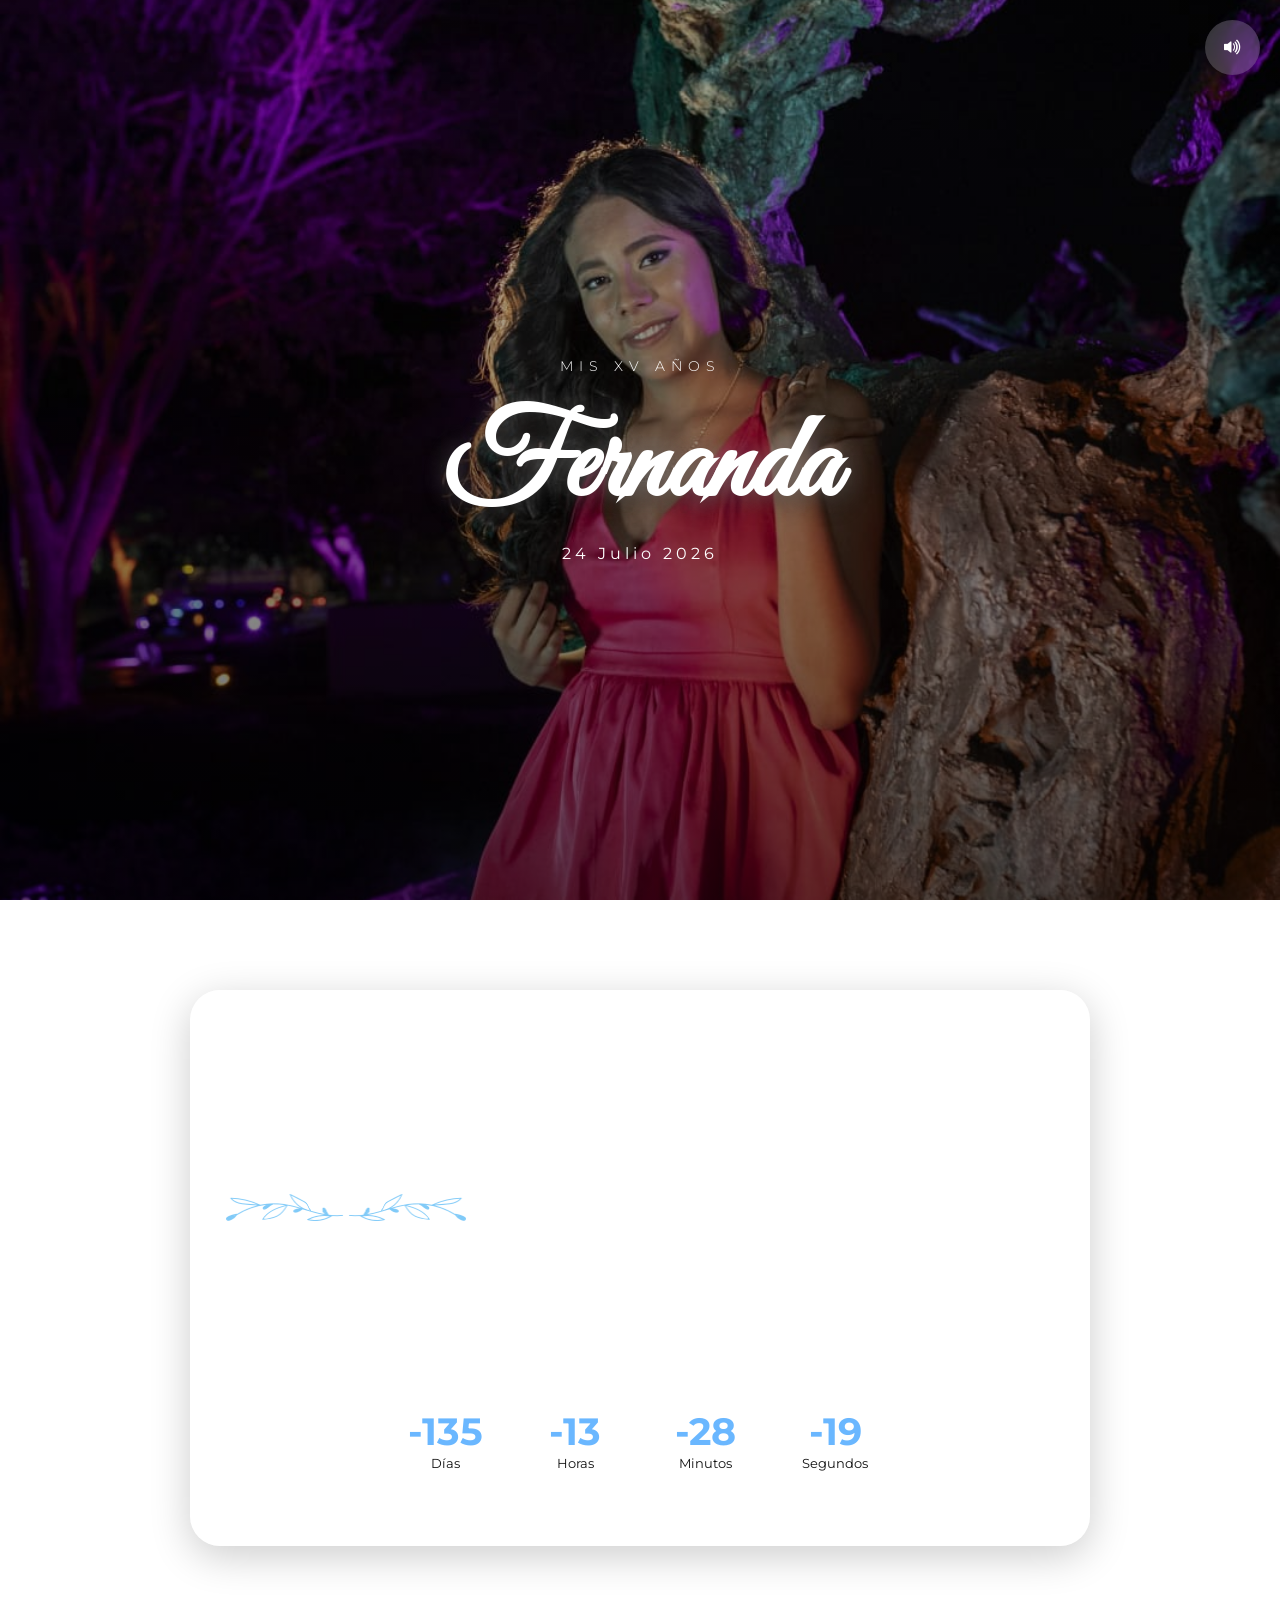
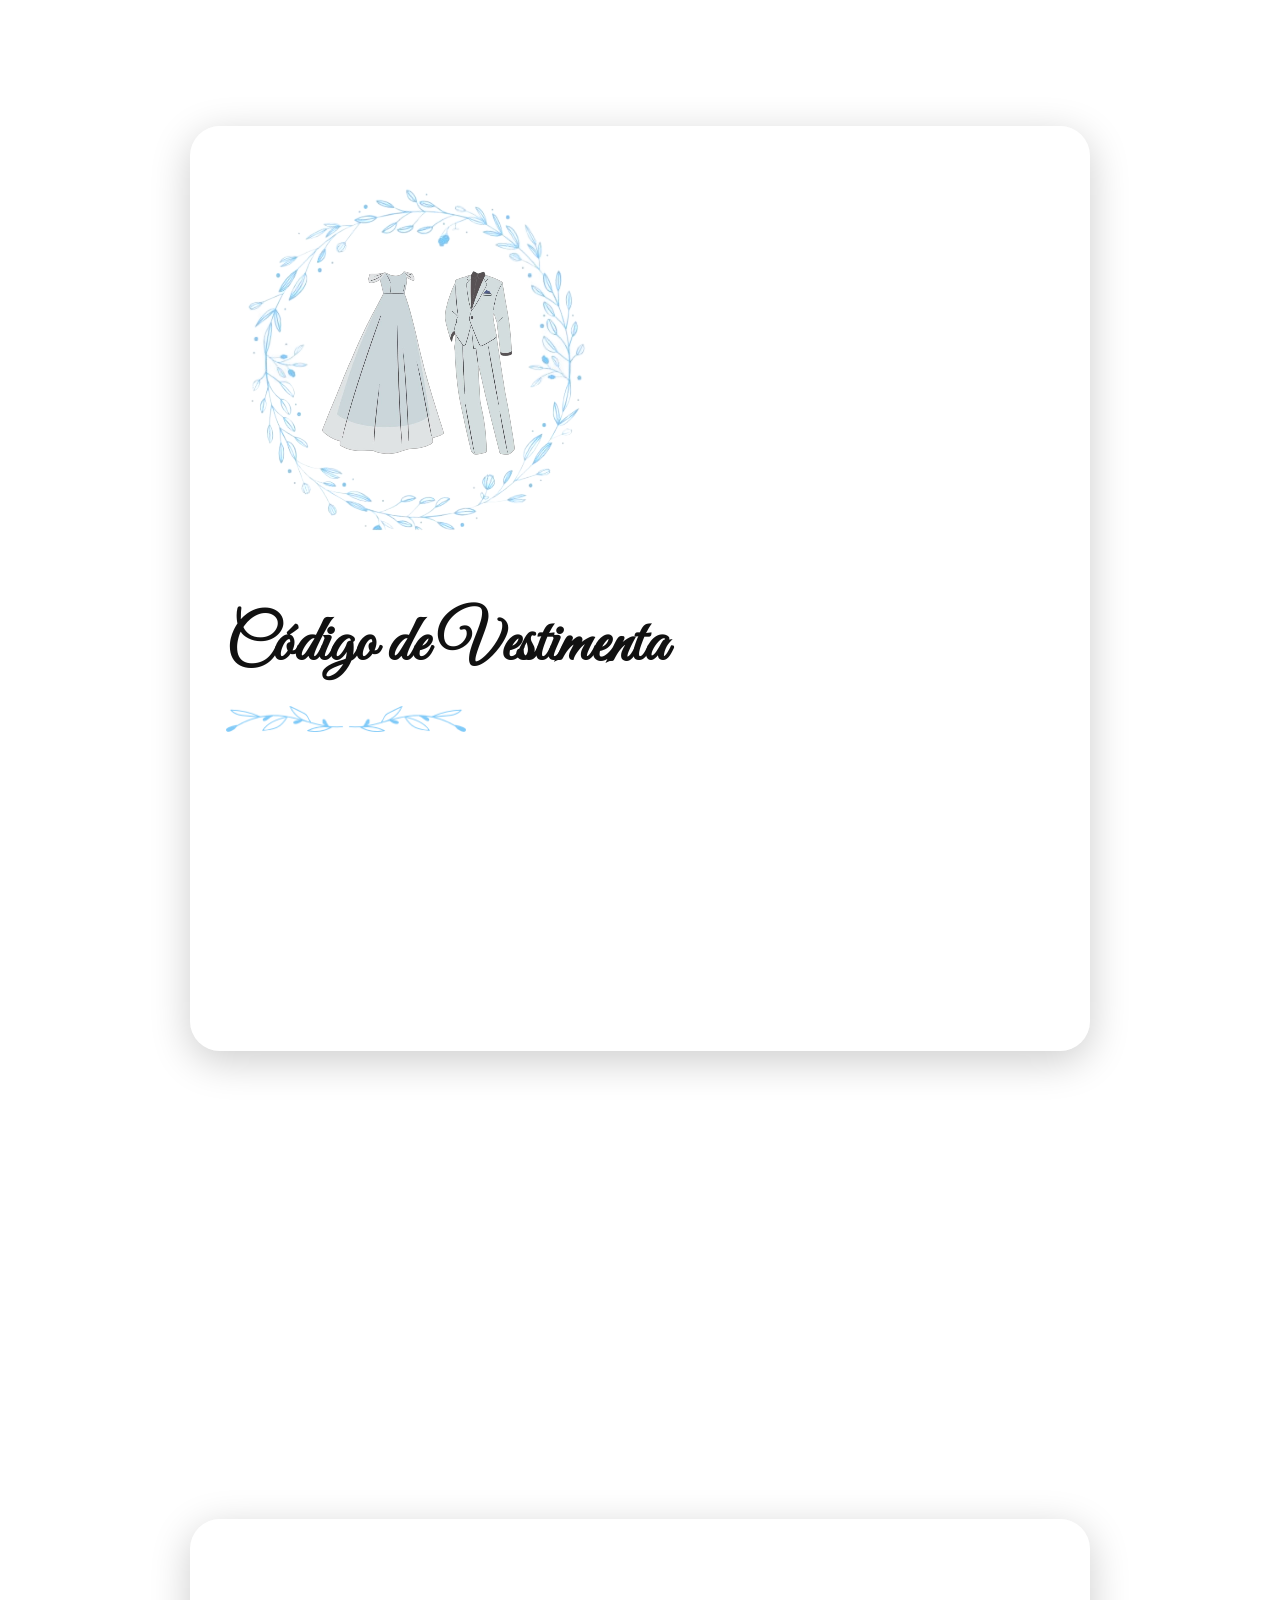
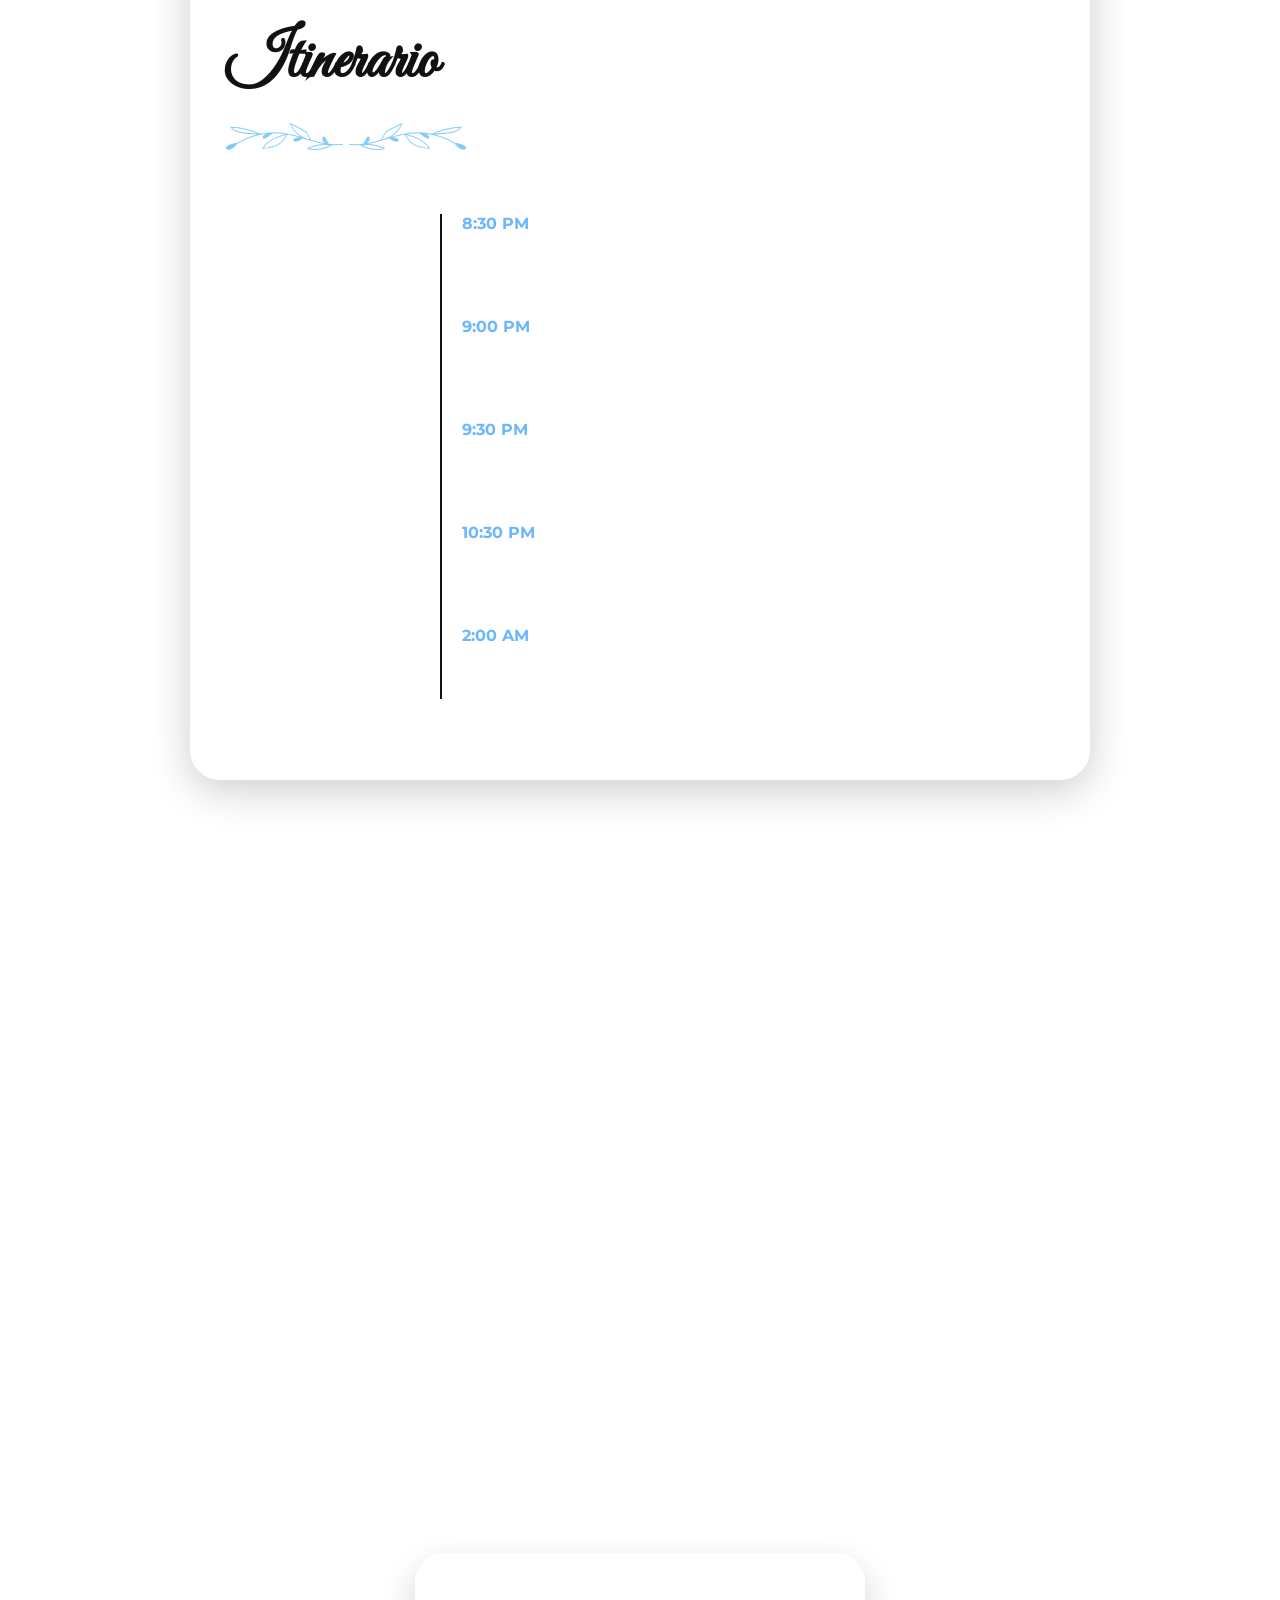
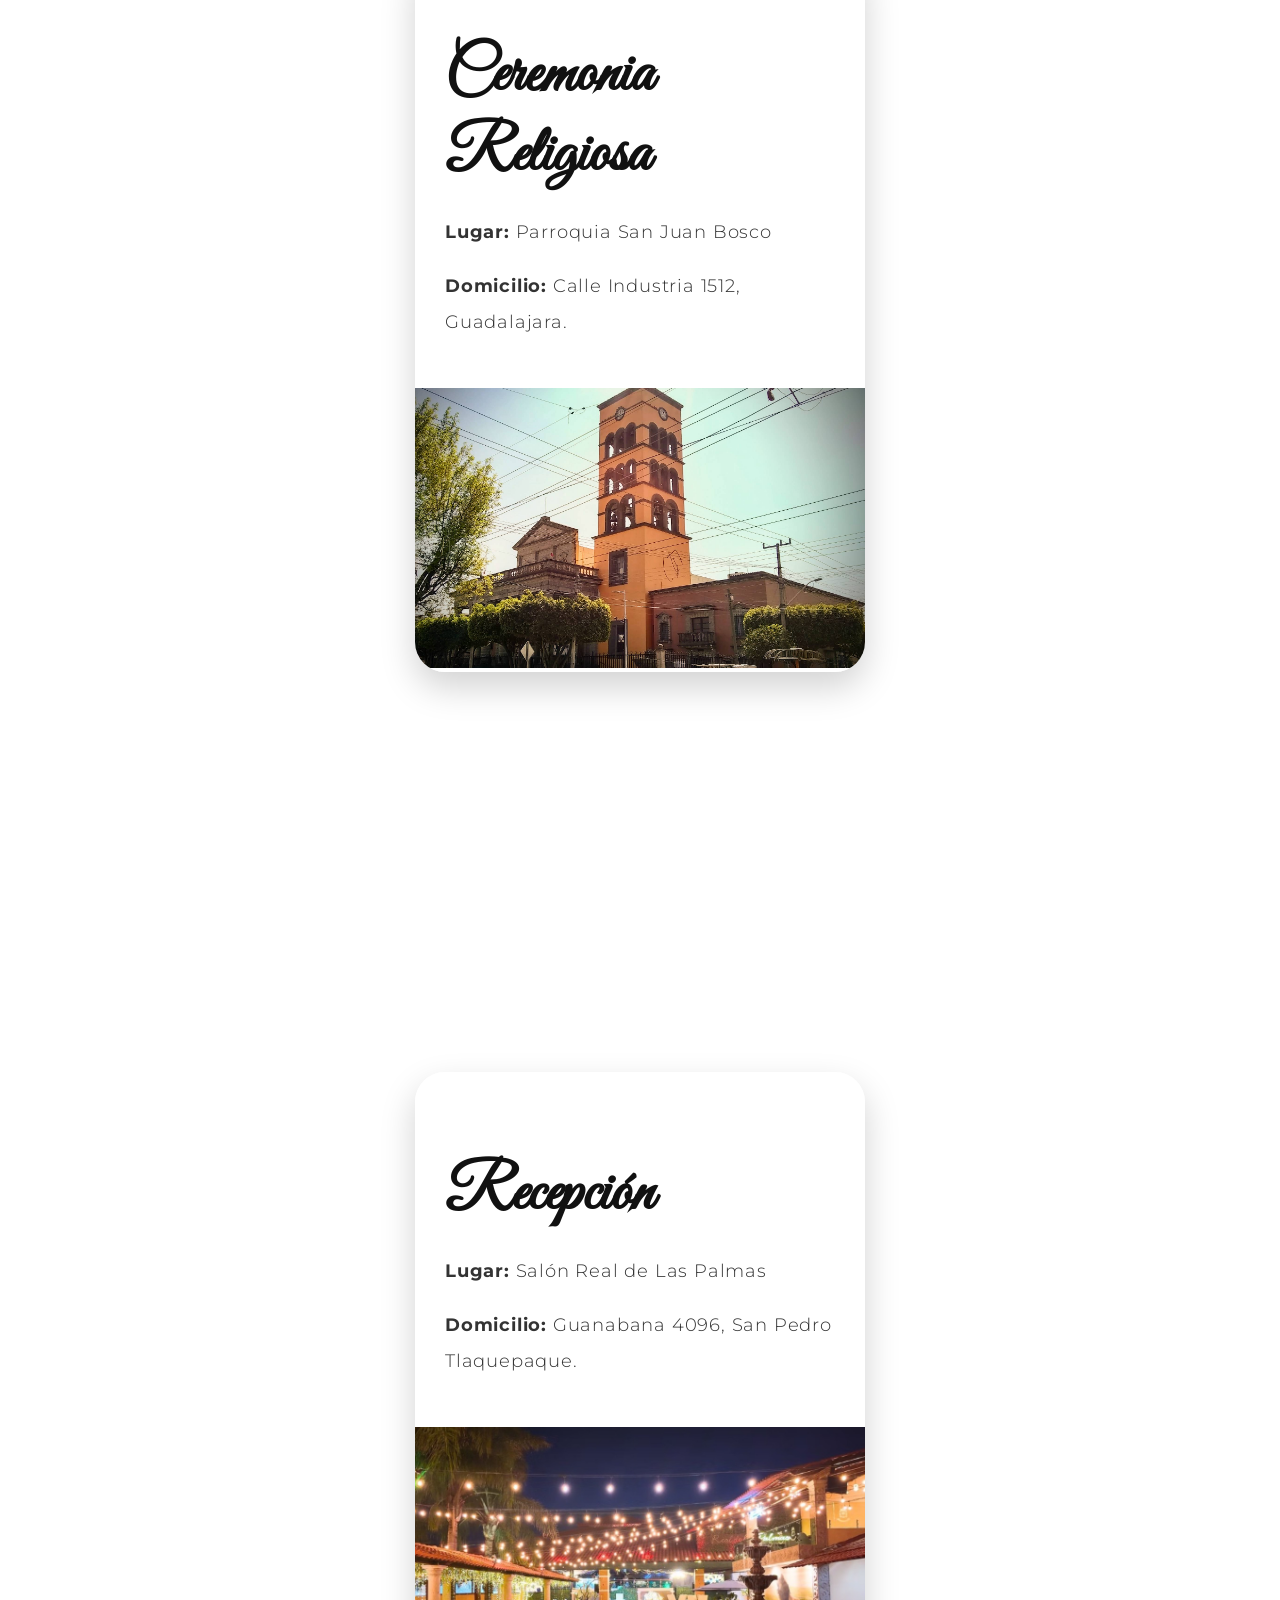
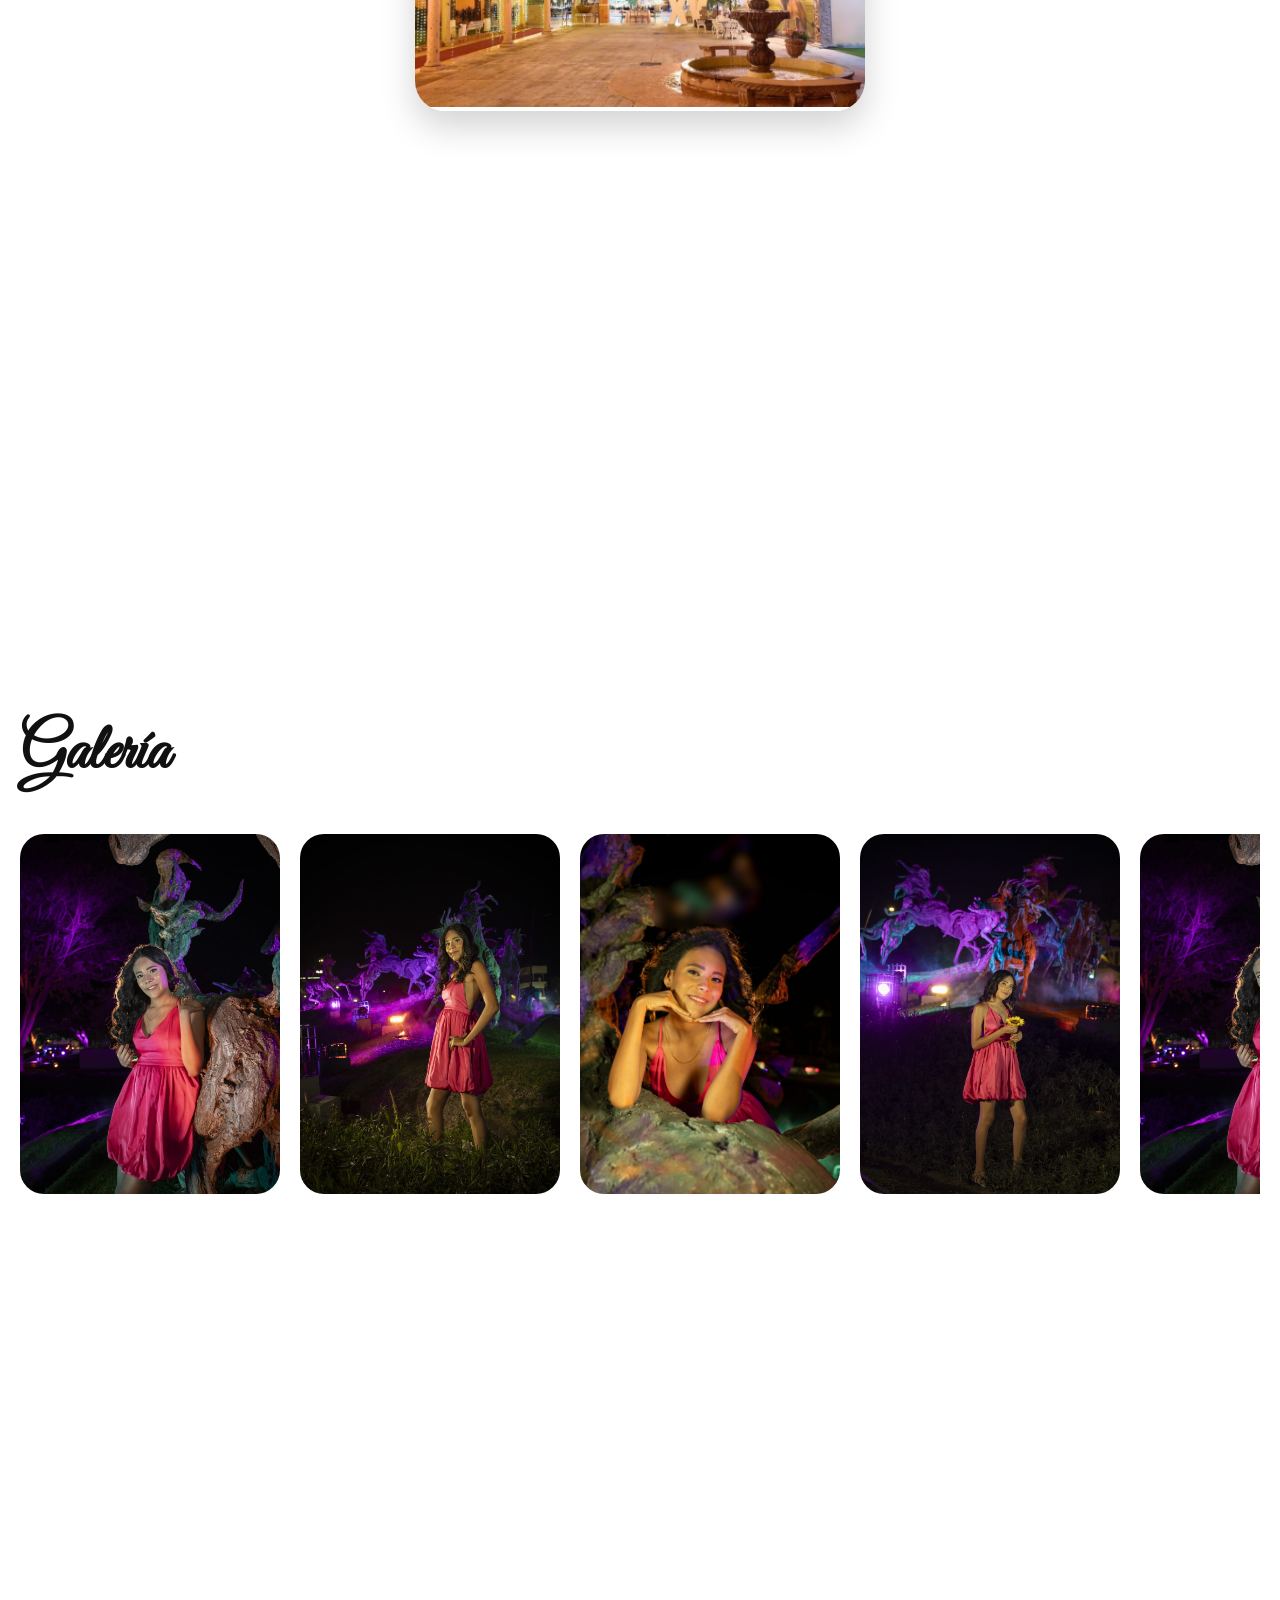
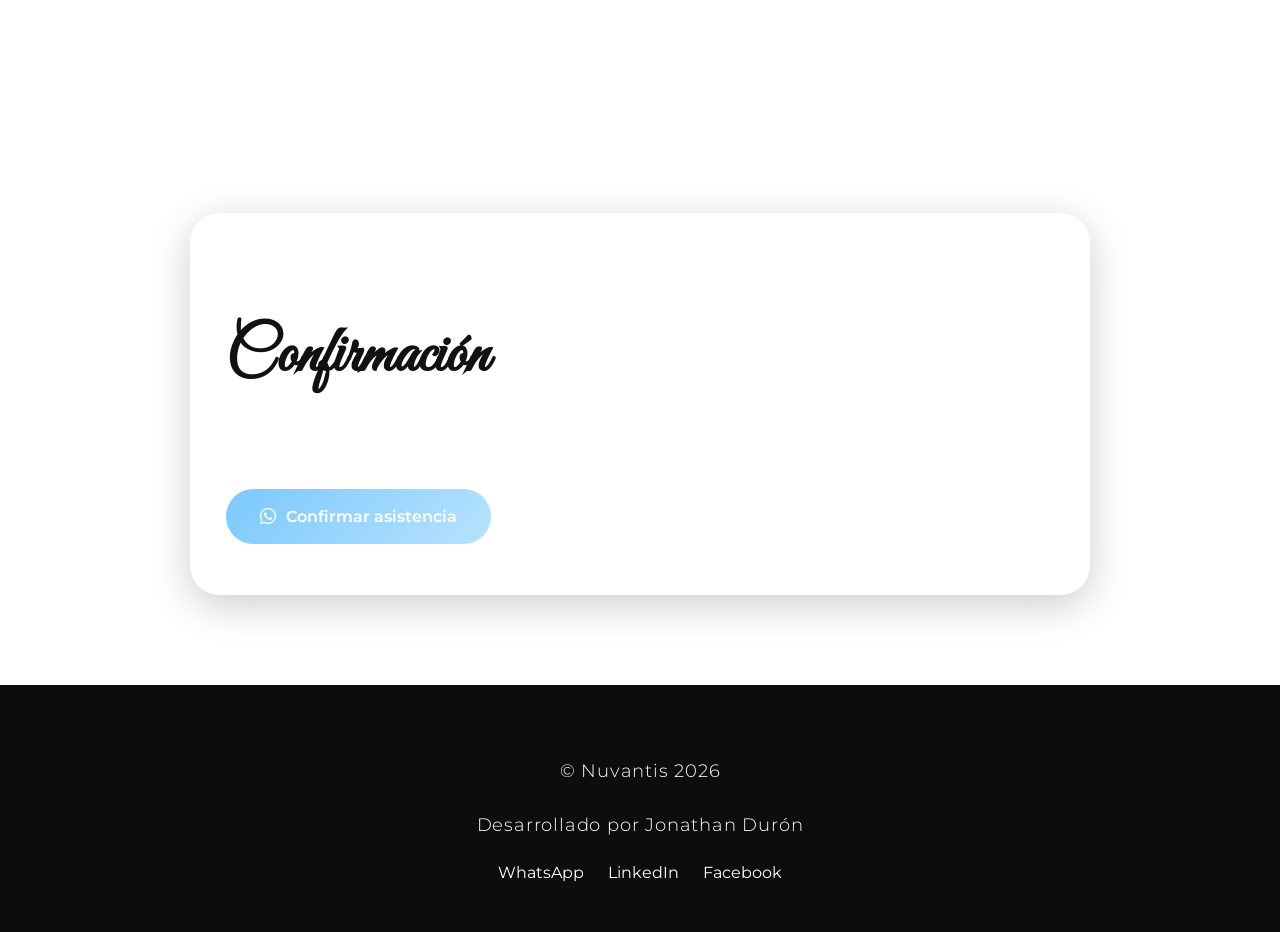
==== fernandaFest.html @ ae017af9 "Update" ====
<!DOCTYPE html>
<html lang="es">

<head>
    <meta charset="UTF-8">
    <title>XV Años Fernanda</title>

    <meta name="viewport" content="width=device-width, initial-scale=1.0">

    <!-- FUENTES -->
    <link href="https://fonts.googleapis.com/css2?family=Great+Vibes&family=Montserrat:wght@300;400;500;600&display=swap"
        rel="stylesheet">

    <!-- ICONOS -->
    <link rel="stylesheet"
        href="https://cdn.jsdelivr.net/npm/bootstrap-icons@1.11.3/font/bootstrap-icons.min.css">

    <!-- CSS -->
    <link rel="stylesheet" href="style/style.css">
</head>

<body>

    <!-- MÚSICA -->
    <audio id="music" loop>
        <source src="source/music.mp3" type="audio/mpeg">
    </audio>

    <!-- BOTÓN MÚSICA -->
    <div class="music-control">
        <button id="musicBtn">
            <i class="bi bi-volume-up-fill"></i>
        </button>
    </div>

    <!-- HERO -->
    <section id="hero">

        <div class="hero-overlay">

            <div class="hero-content">

                <p class="hero-subtitle">Mis XV años</p>

                <h1>Fernanda</h1>

                <span>24 Julio 2026</span>

            </div>

        </div>

    </section>

    <!-- BIENVENIDA -->
    <section class="section glass-section">

        <div class="glass-card">

            <h2 class="title-script">Fernanda Bañuelos</h2>

            <img src="images/separador.webp" class="separator">

            <p class="message">
                “Con la bendición de Dios y el amor de mi familia,
                hoy dejo atrás mis sueños de niña para comenzar
                a escribir una nueva historia llena de ilusiones.”
            </p>

            <!-- COUNTDOWN -->
            <div class="countdown-container">

                <div class="count-box">
                    <span id="days">00</span>
                    <small>Días</small>
                </div>

                <div class="count-box">
                    <span id="hours">00</span>
                    <small>Horas</small>
                </div>

                <div class="count-box">
                    <span id="minutes">00</span>
                    <small>Minutos</small>
                </div>

                <div class="count-box">
                    <span id="seconds">00</span>
                    <small>Segundos</small>
                </div>

            </div>

        </div>

    </section>

    <!-- VESTIMENTA -->
    <section class="section">

        <div class="glass-card">

            <img src="images/vestimenta.png" class="icon-image float">

            <h2 class="title-script dark">
                Código de Vestimenta
            </h2>

            <img src="images/separador.webp" class="separator">

            <p>Formal</p>

            <p>Mujeres: Vestido largo</p>

            <p>Hombres: Traje completo</p>

            <p class="highlight">
                Gama azul reservada para la quinceañera
            </p>

        </div>

    </section>

    <!-- MENSAJE -->
    <section class="section transparent-section">

        <p class="light-text">
            Acompáñame a celebrar este momento tan especial
            en mi vida donde cada sonrisa, cada abrazo y cada
            instante serán recuerdos que guardaré por siempre
            en mi corazón.
        </p>

    </section>

    <!-- ITINERARIO -->
    <section class="section glass-section">

        <div class="glass-card">

            <h2 class="title-script dark">
                Itinerario
            </h2>

            <img src="images/separador.webp" class="separator">

            <div class="timeline">

                <div class="timeline-item">
                    <span>8:30 PM</span>
                    <p>Recepción</p>
                </div>

                <div class="timeline-item">
                    <span>9:00 PM</span>
                    <p>Vals</p>
                </div>

                <div class="timeline-item">
                    <span>9:30 PM</span>
                    <p>Cena</p>
                </div>

                <div class="timeline-item">
                    <span>10:30 PM</span>
                    <p>Baile</p>
                </div>

                <div class="timeline-item">
                    <span>2:00 AM</span>
                    <p>Fin del evento</p>
                </div>

            </div>

        </div>

    </section>

    <!-- PADRES -->
    <section class="section">

        <h2 class="title-script light">
            Padres y Padrinos
        </h2>

        <div class="family-slider">

            <div class="slider-track">

                <div class="slide">

                    <h3>Gabriela Arellano</h3>

                    <h4>&</h4>

                    <h3>Felipe Bañuelos</h3>

                    <p>Papás</p>

                </div>

                <div class="slide">

                    <h3>Sendy Ovalle</h3>

                    <h4>&</h4>

                    <h3>Jaime Bañuelos</h3>

                    <p>Padrinos</p>

                </div>

            </div>

        </div>

    </section>

    <!-- UBICACIONES -->
    <section class="section glass-section">

        <!-- CEREMONIA -->

        <div class="event-card">

            <div class="event-content">

                <h2 class="title-script dark">
                    Ceremonia Religiosa
                </h2>

                <p>
                    <strong>Lugar:</strong>
                    Parroquia San Juan Bosco
                </p>

                <p>
                    <strong>Domicilio:</strong>
                    Calle Industria 1512,
                    Guadalajara.
                </p>

            </div>

            <img src="images/iglesia.png">

        </div>

        <iframe
            src="https://maps.google.com/maps?q=Parroquia%20San%20Juan%20Bosco%20Guadalajara&t=&z=13&ie=UTF8&iwloc=&output=embed">
        </iframe>

        <!-- RECEPCIÓN -->

        <div class="event-card">

            <div class="event-content">

                <h2 class="title-script dark">
                    Recepción
                </h2>

                <p>
                    <strong>Lugar:</strong>
                    Salón Real de Las Palmas
                </p>

                <p>
                    <strong>Domicilio:</strong>
                    Guanabana 4096,
                    San Pedro Tlaquepaque.
                </p>

            </div>

            <img src="images/terraza2.jpeg">

        </div>

        <iframe
            src="https://maps.google.com/maps?q=Real%20de%20Las%20Palmas%20Tlaquepaque&t=&z=13&ie=UTF8&iwloc=&output=embed">
        </iframe>

    </section>

    <!-- GALERÍA -->
    <section class="section white-section">

        <h2 class="title-script dark">
            Galería
        </h2>

        <div class="carousel">

            <div class="carousel-track">

                <img src="images/1.jpeg">
                <img src="images/2.jpeg">
                <img src="images/3.jpeg">
                <img src="images/4.jpeg">

                <!-- Duplicadas -->

                <img src="images/1.jpeg">
                <img src="images/2.jpeg">
                <img src="images/3.jpeg">
                <img src="images/4.jpeg">

            </div>

        </div>

    </section>

    <!-- REGALOS -->
    <section class="section transparent-section">

        <h2 class="title-script light">
            Regalos
        </h2>

        <p class="light-text">
            Tu presencia es mi mejor regalo.
            Sin embargo, si deseas hacerme
            un detalle, puedes elegir:
        </p>

        <p class="light-text">
            Lluvia de sobres o regalo
            a tu elección.
        </p>

    </section>

    <!-- CONFIRMACIÓN -->
    <section class="section glass-section">

        <div class="glass-card">

            <h2 class="title-script dark">
                Confirmación
            </h2>

            <p>
                Confirma tu asistencia antes
                del 1 de Julio.
            </p>

            <a class="btn"
                href="https://wa.me/525642420956?text=Confirmo%20mi%20asistencia%20a%20los%20XV%20años.%20Mi%20nombre%20es:"
                target="_blank">

                <i class="bi bi-whatsapp"></i>

                Confirmar asistencia

            </a>

        </div>

    </section>

    <!-- BOTÓN ARRIBA -->
    <button id="backToTop">
        <i class="bi bi-chevron-up"></i>
    </button>

    <!-- FOOTER -->
    <footer>

        <p>
            © Nuvantis 2026
        </p>

        <p>
            Desarrollado por Jonathan Durón
        </p>

        <div class="socials">

            <a href="https://wa.me/525642420956">
                WhatsApp
            </a>

            <a href="https://www.linkedin.com">
                LinkedIn
            </a>

            <a href="https://facebook.com">
                Facebook
            </a>

        </div>

    </footer>

    <script src="scripts/apps.js"></script>

</body>

</html>
---- style/style.css ----
:root {

    --primary: #B7E3FD;
    --dark: #111;
    --white: #fff;
}

* {
    box-sizing: border-box;
}

body {

    margin: 0;

    font-family: 'Montserrat', sans-serif;

    background:
        linear-gradient(
            rgba(0,0,0,0.45),
            rgba(0,0,0,0.45)
        ),
        url('../images/6.jpeg');

    background-size: cover;

    background-attachment: fixed;

    overflow-x: hidden;

    color: white;

    scroll-behavior: smooth;
}

p {

    line-height: 2;

    letter-spacing: .8px;

    font-weight: 300;

    font-size: 18px;
}

/* HERO */

#hero {

    height: 100vh;

    background-size: cover;

    background-position: center;

    position: relative;
}

.hero-overlay {

    position: absolute;

    inset: 0;

    background:
        linear-gradient(
            rgba(0,0,0,0.2),
            rgba(0,0,0,0.6)
        );

    display: flex;

    justify-content: center;

    align-items: center;

    text-align: center;
}

.hero-content h1 {

    font-family: 'Great Vibes', cursive;

    font-size: 120px;

    margin: 0;

    text-shadow:
        0 0 25px rgba(255,255,255,.3),
        0 8px 20px rgba(0,0,0,.5);
}

.hero-subtitle {

    letter-spacing: 6px;

    text-transform: uppercase;

    font-size: 14px;
}

.hero-content span {

    letter-spacing: 4px;
}

/* SECTION */

.section {

    padding: 90px 20px;

    opacity: 0;

    transform: translateY(40px);

    transition: all 1s ease;
}

.section.visible {

    opacity: 1;

    transform: translateY(0);
}

/* GLASS */

.glass-card {

    width: 90%;

    max-width: 900px;

    margin: auto;

    background: rgba(255,255,255,0.15);

    backdrop-filter: blur(12px);

    border-radius: 30px;

    padding: 50px 35px;

    box-shadow:
        0 10px 40px rgba(0,0,0,0.2);

    border: 1px solid rgba(255,255,255,0.2);
}

/* TITLES */

.title-script {

    font-family: 'Great Vibes', cursive;

    font-size: 64px;

    margin-bottom: 10px;
}

.dark {

    color: #111;
}

.light {

    color: white;
}

/* SEPARATOR */

.separator {

    width: 240px;

    margin: 10px auto 30px;
}

/* COUNTDOWN */

.countdown-container {

    display: flex;

    justify-content: center;

    gap: 20px;

    flex-wrap: wrap;

    margin-top: 40px;
}

.count-box {

    width: 110px;

    height: 110px;

    background: white;

    border-radius: 24px;

    color: #111;

    display: flex;

    flex-direction: column;

    justify-content: center;

    align-items: center;
}

.count-box span {

    font-size: 38px;

    font-weight: bold;

    color: #6ab7ff;
}

/* TIMELINE */

.timeline {

    border-left: 2px solid #111;

    max-width: 400px;

    margin: auto;

    padding-left: 20px;
}

.timeline-item {

    margin: 30px 0;

    text-align: left;
}

.timeline-item span {

    font-weight: bold;

    color: #6ab7ff;
}

/* FAMILY */

.family-slider {

    width: 90%;

    max-width: 500px;

    height: 220px;

    margin: auto;

    overflow: hidden;

    border-radius: 30px;

    background: rgba(255,255,255,0.15);

    backdrop-filter: blur(8px);
}

.slider-track {

    display: flex;

    width: 200%;

    animation: slideFamily 6s infinite;
}

.slide {

    width: 100%;

    flex-shrink: 0;

    display: flex;

    flex-direction: column;

    justify-content: center;

    align-items: center;
}

.slide h3 {

    font-family: 'Great Vibes', cursive;

    font-size: 42px;
}

.slide h4 {

    font-size: 26px;

    margin: -10px 0;
}

@keyframes slideFamily {

    0%,40% {
        transform: translateX(0);
    }

    50%,90% {
        transform: translateX(-50%);
    }

    100% {
        transform: translateX(0);
    }
}

/* EVENT CARD */

.event-card {

    width: 90%;

    max-width: 450px;

    margin: 50px auto;

    overflow: hidden;

    border-radius: 30px;

    background: rgba(255,255,255,0.92);

    box-shadow:
        0 15px 35px rgba(0,0,0,0.18);
}

.event-content {

    padding: 30px;
}

.event-card p {

    color: #333;
}

.event-card img {

    width: 100%;

    height: 280px;

    object-fit: cover;
}

/* MAP */

iframe {

    width: 90%;

    height: 300px;

    border: none;

    border-radius: 30px;

    margin: 20px auto;

    display: block;
}

/* GALLERY */

.carousel {

    overflow: hidden;

    margin-top: 40px;
}

.carousel-track {

    display: flex;

    gap: 20px;

    width: max-content;

    animation: galleryScroll 30s linear infinite;
}

.carousel img {

    width: 260px;

    height: 360px;

    object-fit: cover;

    border-radius: 24px;
}

@keyframes galleryScroll {

    from {
        transform: translateX(0);
    }

    to {
        transform: translateX(-50%);
    }
}

/* BUTTON */

.btn {

    display: inline-flex;

    align-items: center;

    gap: 10px;

    padding: 18px 34px;

    border-radius: 50px;

    background:
        linear-gradient(
            135deg,
            #7bc8ff,
            #B7E3FD
        );

    color: white;

    text-decoration: none;

    font-weight: 600;

    margin-top: 20px;

    transition: .4s;
}

.btn:hover {

    transform:
        translateY(-4px)
        scale(1.03);
}

/* MUSIC */

.music-control {

    position: fixed;

    top: 20px;

    right: 20px;

    z-index: 999;
}

.music-control button {

    width: 55px;

    height: 55px;

    border-radius: 50%;

    border: none;

    background: rgba(255,255,255,.2);

    backdrop-filter: blur(10px);

    color: white;

    font-size: 20px;

    cursor: pointer;
}

/* TOP */

#backToTop {

    position: fixed;

    bottom: 30px;

    right: 20px;

    width: 55px;

    height: 55px;

    border-radius: 50%;

    border: none;

    background: rgba(255,255,255,.2);

    color: white;

    font-size: 22px;

    opacity: 0;

    visibility: hidden;

    transition: .4s;

    cursor: pointer;
}

#backToTop.show {

    opacity: 1;

    visibility: visible;
}

/* FOOTER */

footer {

    background: #0d0d0d;

    padding: 50px 20px;

    text-align: center;
}

.socials {

    margin-top: 20px;
}

.socials a {

    color: white;

    margin: 0 10px;

    text-decoration: none;
}

/* FLOAT */

.float {

    animation: float 5s ease-in-out infinite;
}

@keyframes float {

    0% {
        transform: translateY(0px);
    }

    50% {
        transform: translateY(-10px);
    }

    100% {
        transform: translateY(0px);
    }
}

/* RESPONSIVE */

@media (max-width:768px) {

    .hero-content h1 {

        font-size: 78px;
    }

    .title-script {

        font-size: 52px;
    }

    .glass-card {

        padding: 40px 25px;
    }

    .count-box {

        width: 85px;

        height: 85px;
    }

    .count-box span {

        font-size: 28px;
    }

    .carousel img {

        width: 200px;

        height: 280px;
    }

    p {

        font-size: 16px;
    }
}
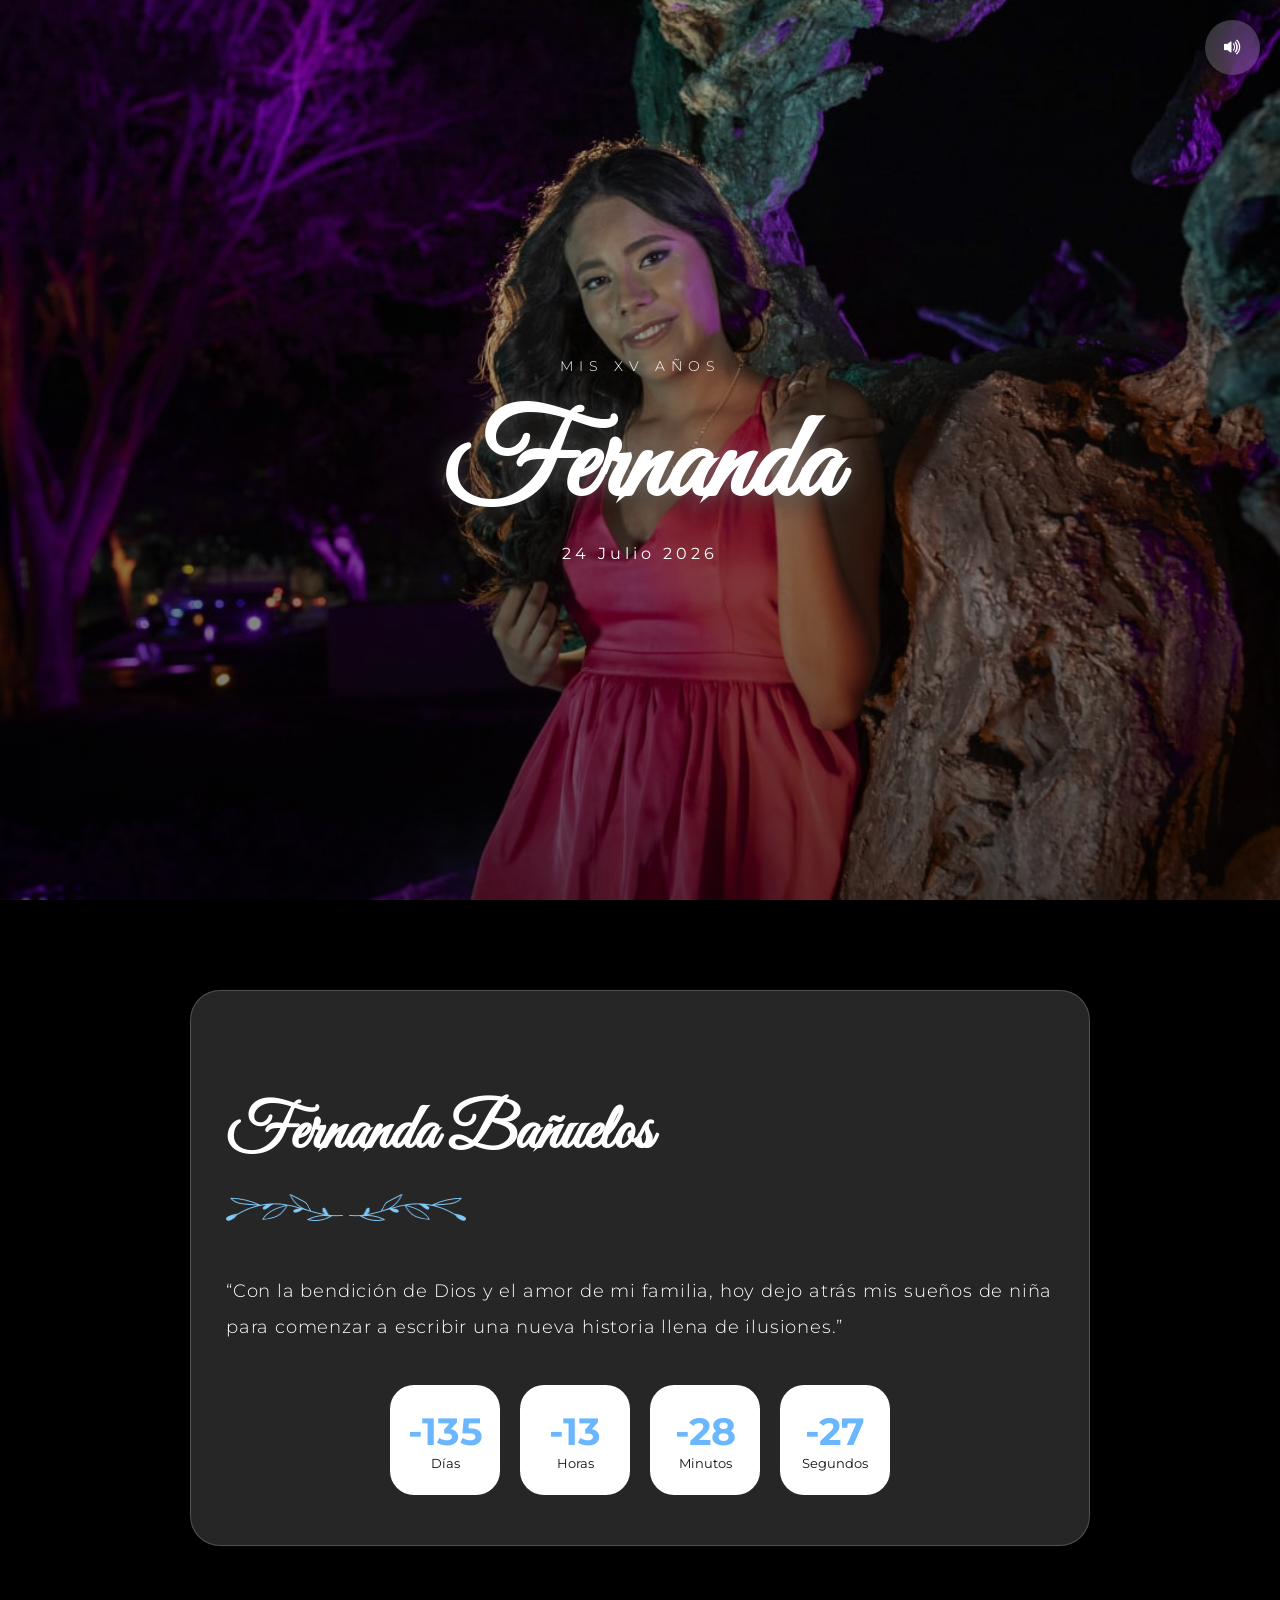
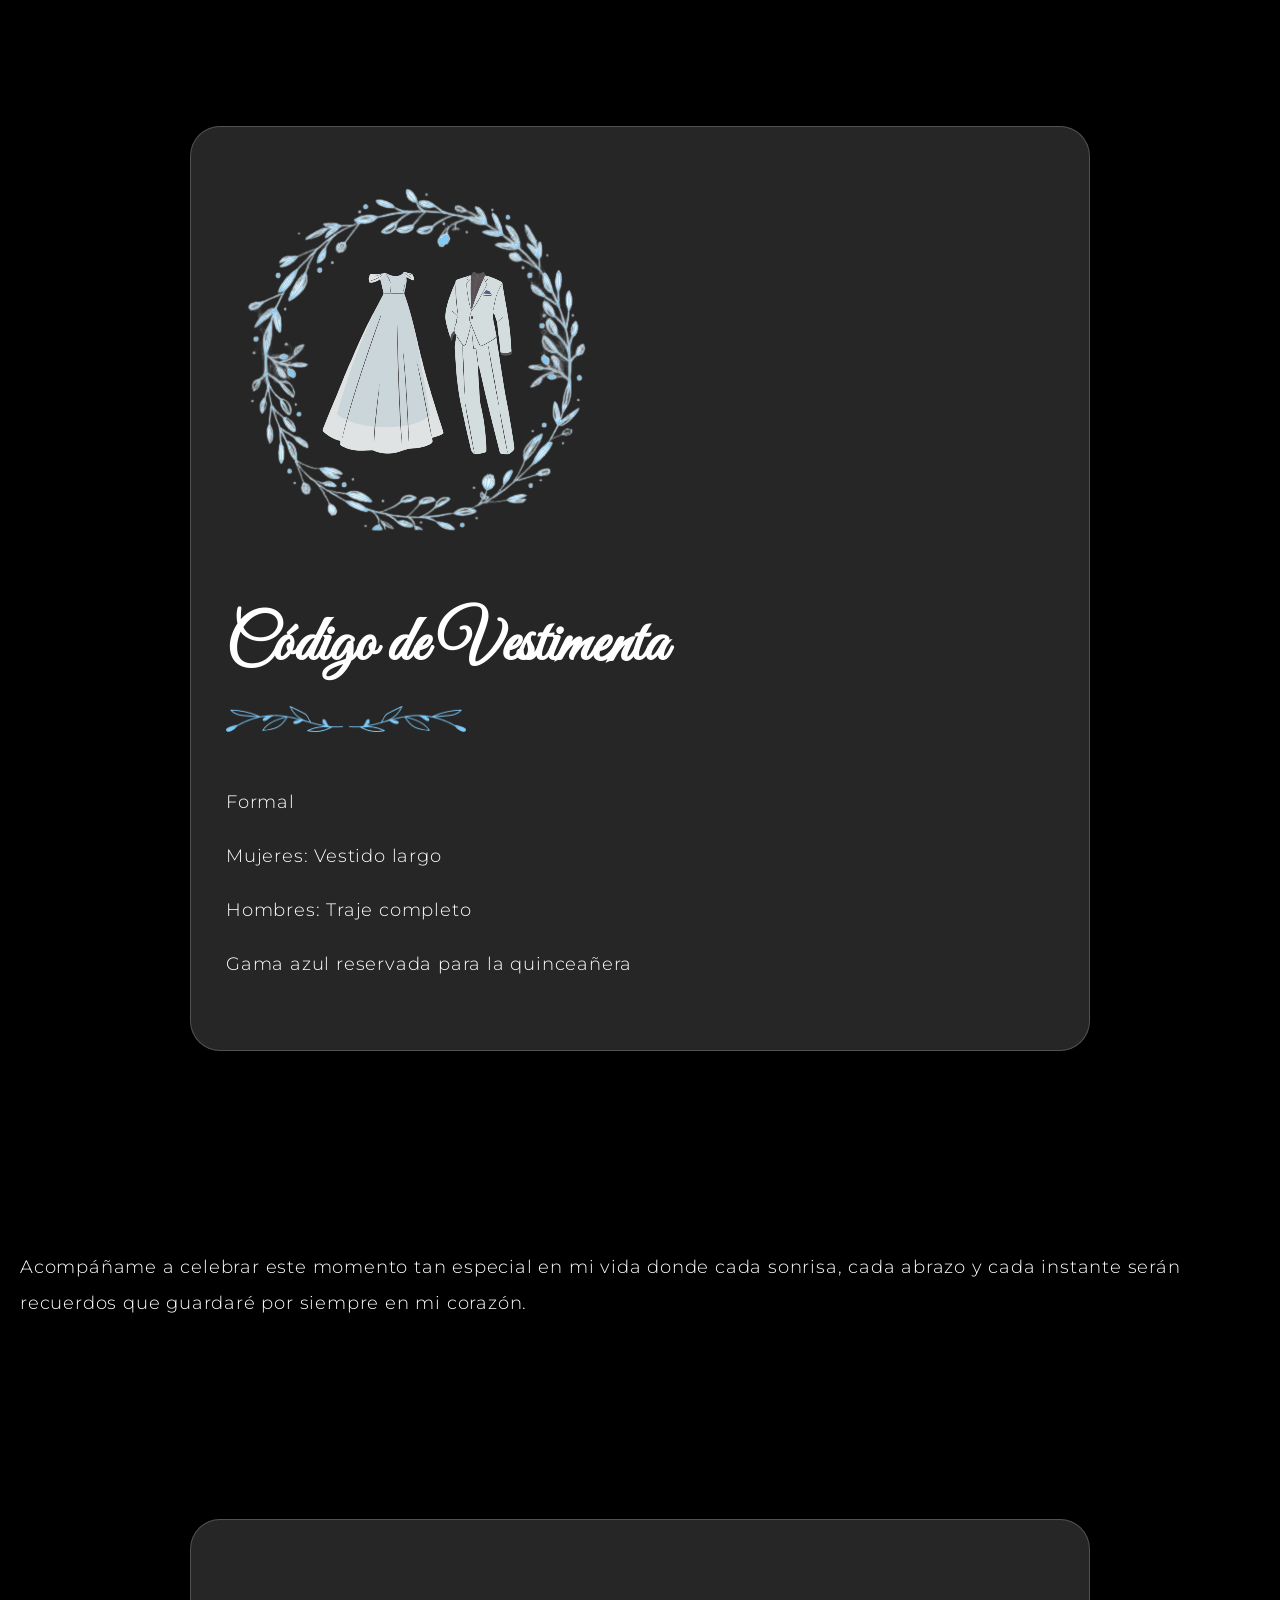
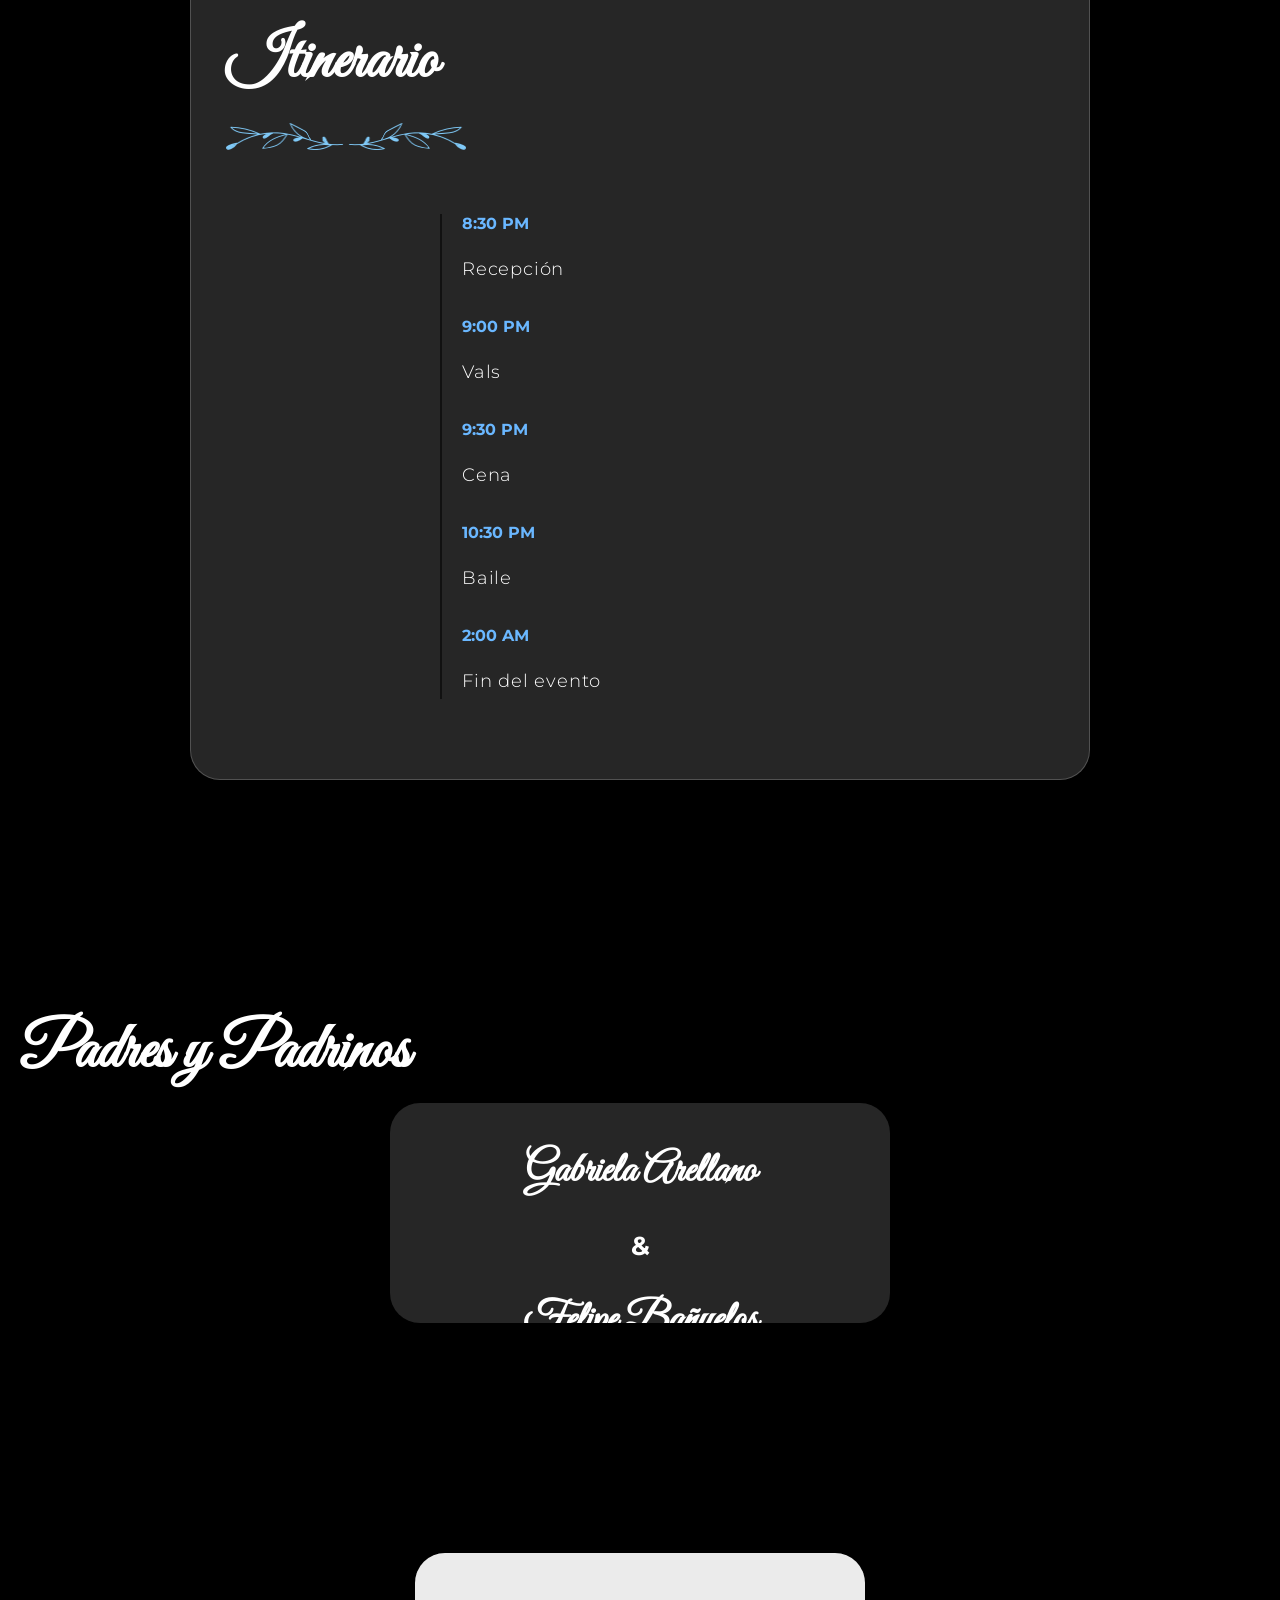
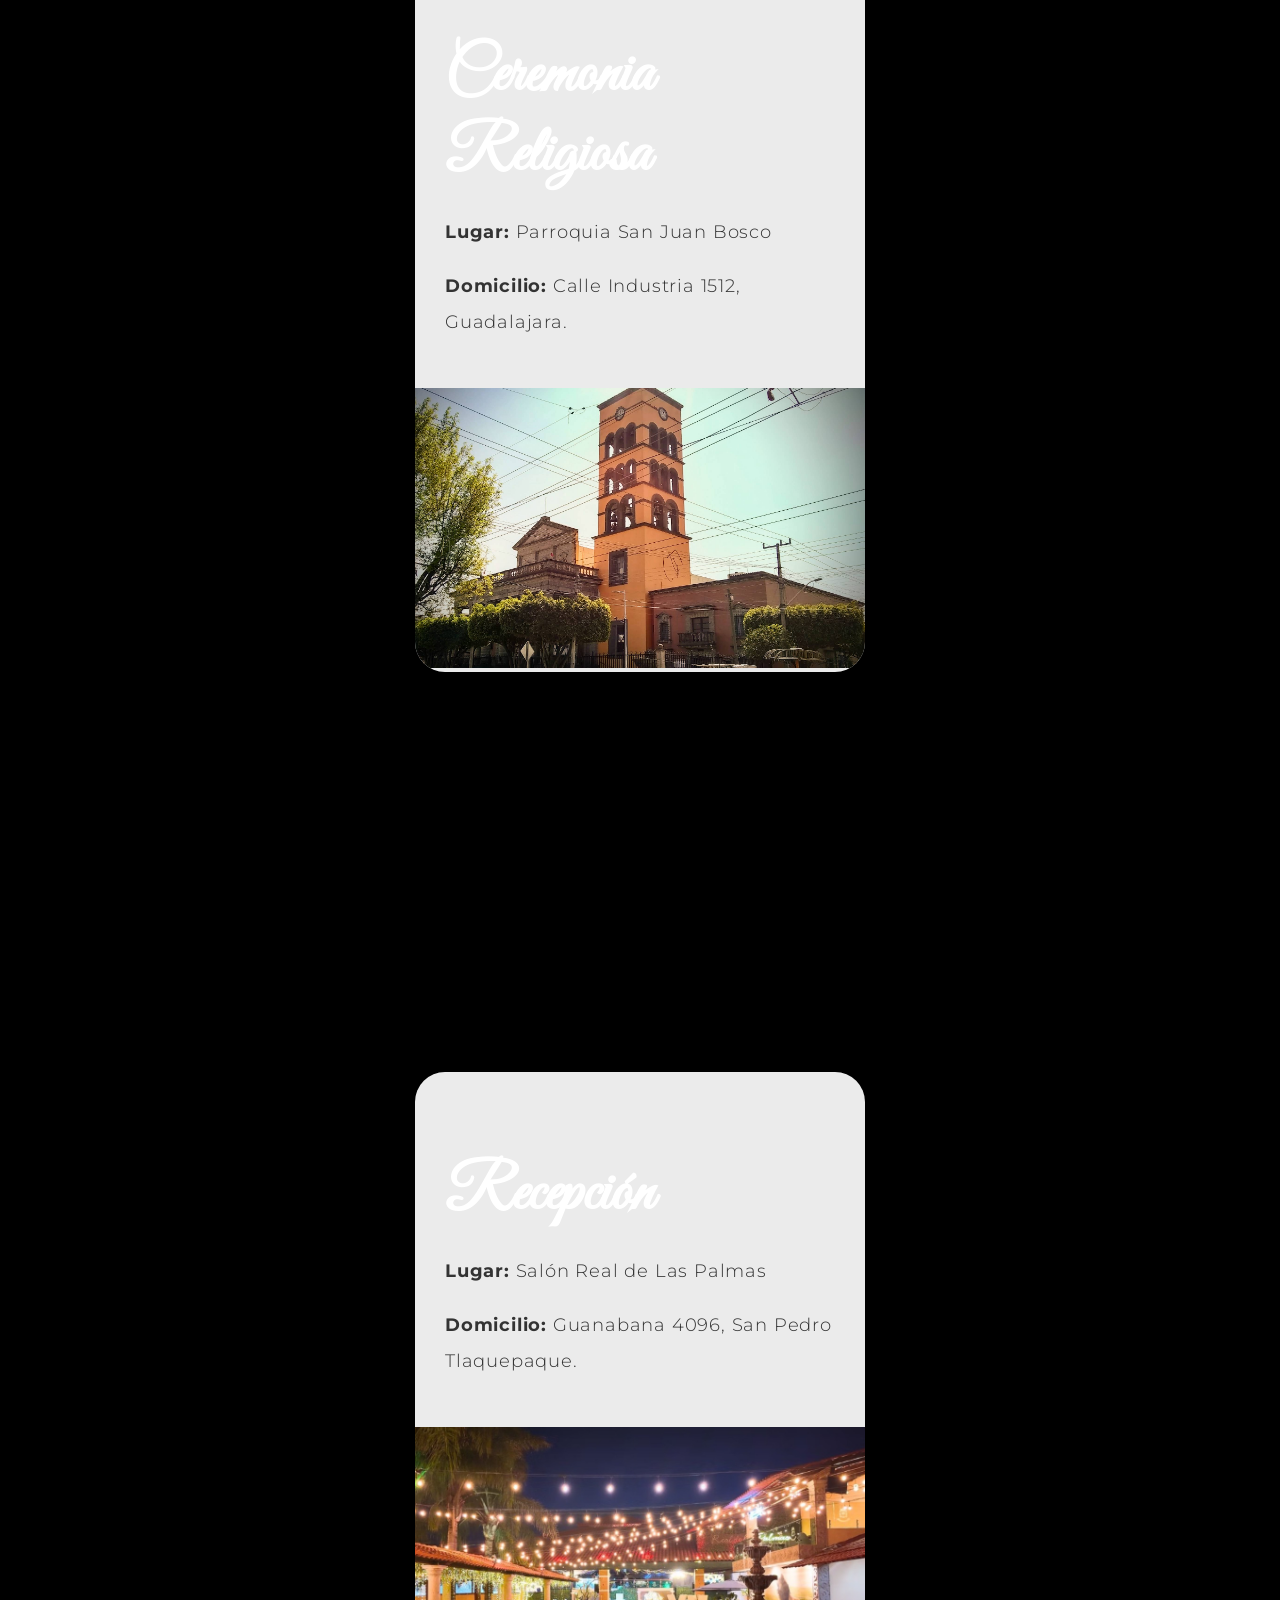
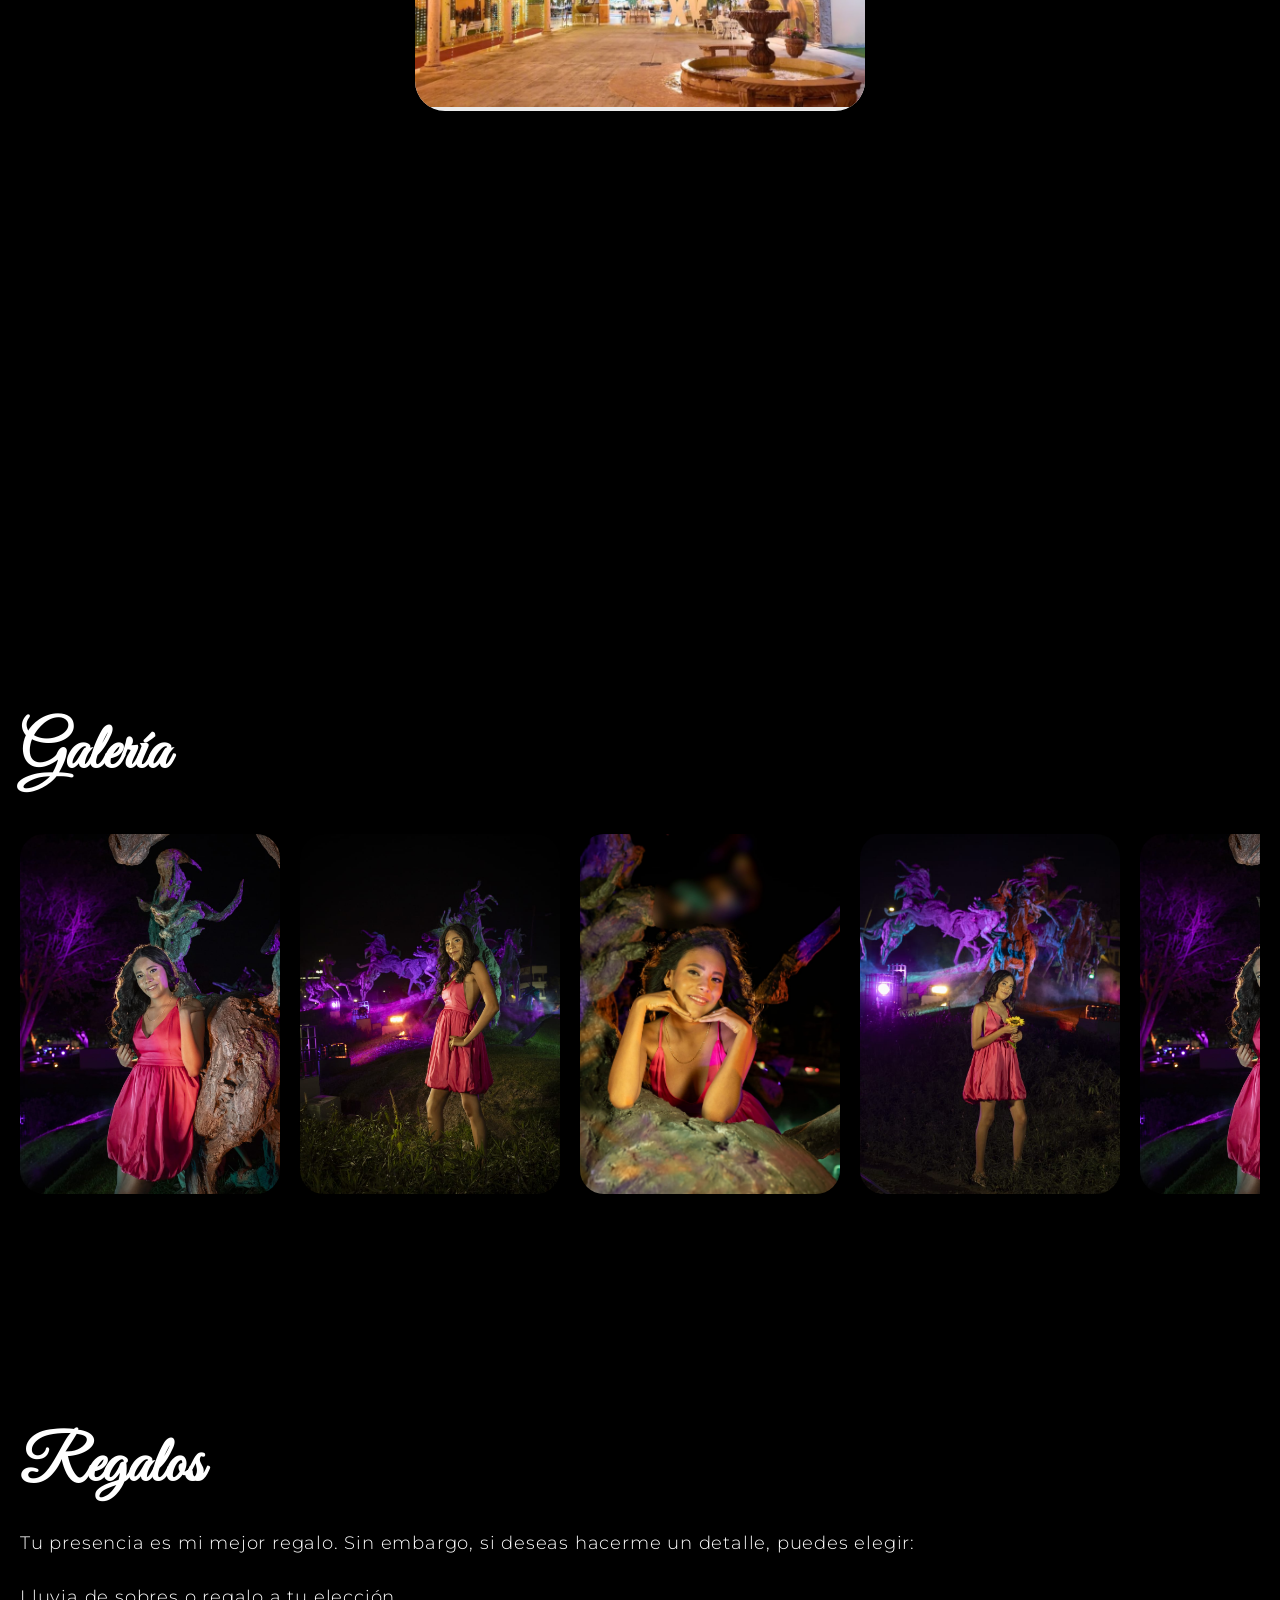
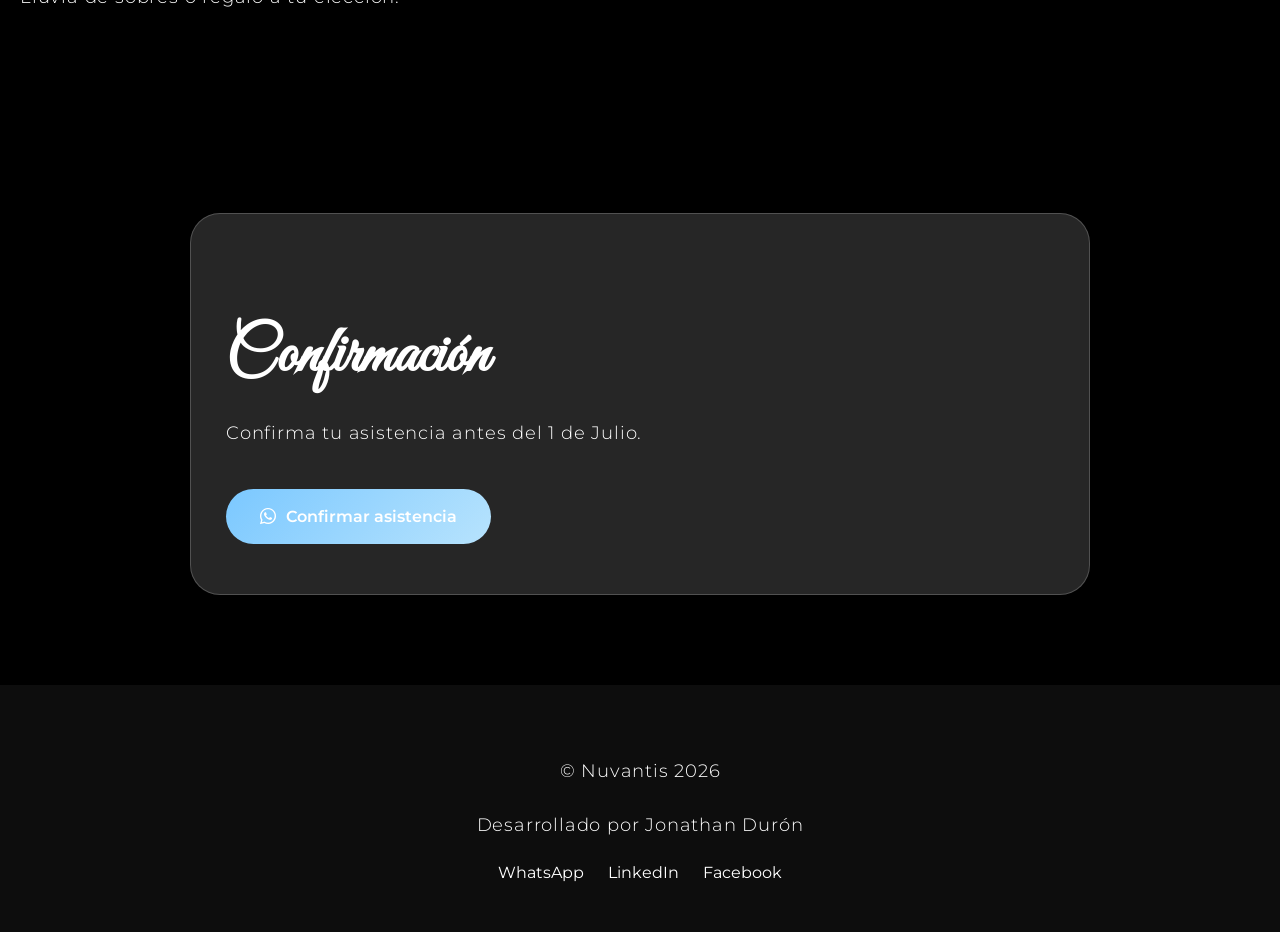
==== commit 4d33ef48: "Update Fest" ====
--- a/fernandaFest.html
+++ b/fernandaFest.html
@@ -101,9 +101,9 @@
 
         <div class="glass-card">
 
-            <img src="images/vestimenta.png" class="icon-image float">
-
-            <h2 class="title-script dark">
+            <img src="images/vestimenta.png"  class="icon-image float">
+
+            <h2 class="title-script light">
                 Código de Vestimenta
             </h2>
 
@@ -140,7 +140,7 @@
 
         <div class="glass-card">
 
-            <h2 class="title-script dark">
+            <h2 class="title-script light">
                 Itinerario
             </h2>
 
@@ -229,7 +229,7 @@
 
             <div class="event-content">
 
-                <h2 class="title-script dark">
+                <h2 class="title-script light">
                     Ceremonia Religiosa
                 </h2>
 
@@ -260,7 +260,7 @@
 
             <div class="event-content">
 
-                <h2 class="title-script dark">
+                <h2 class="title-script light">
                     Recepción
                 </h2>
 
@@ -290,7 +290,7 @@
     <!-- GALERÍA -->
     <section class="section white-section">
 
-        <h2 class="title-script dark">
+        <h2 class="title-script light">
             Galería
         </h2>
 
@@ -341,7 +341,7 @@
 
         <div class="glass-card">
 
-            <h2 class="title-script dark">
+            <h2 class="title-script light">
                 Confirmación
             </h2>
 
--- a/style/style.css
+++ b/style/style.css
@@ -14,6 +14,29 @@
     margin: 0;
 
     font-family: 'Montserrat', sans-serif;
+
+    overflow-x: hidden;
+
+    color: white;
+
+    scroll-behavior: smooth;
+
+    position: relative;
+
+    background: #000;
+}
+
+body::before {
+
+    content: "";
+
+    position: fixed;
+
+    inset: 0;
+
+    width: 100%;
+
+    height: 100%;
 
     background:
         linear-gradient(
@@ -24,13 +47,23 @@
 
     background-size: cover;
 
-    background-attachment: fixed;
+    background-position: center;
+
+    z-index: -2;
+
+    will-change: transform;
+}
+
+html, body {
+
+    width: 100%;
 
     overflow-x: hidden;
-
-    color: white;
-
-    scroll-behavior: smooth;
+}
+
+* {
+
+    max-width: 100%;
 }
 
 p {
@@ -398,7 +431,7 @@
 
     width: max-content;
 
-    animation: galleryScroll 30s linear infinite;
+    animation: galleryScroll 15s linear infinite;
 }
 
 .carousel img {
@@ -422,7 +455,40 @@
         transform: translateX(-50%);
     }
 }
-
+/*
+
+.carousel {
+
+    width: 100%;
+
+    overflow: hidden;
+
+    position: relative;
+}
+
+.carousel-track {
+
+    display: flex;
+
+    gap: 20px;
+
+    animation: galleryScroll 30s linear infinite;
+
+    width: fit-content;
+}
+
+.carousel img {
+
+    width: 220px;
+
+    min-width: 220px;
+
+    height: 320px;
+
+    object-fit: cover;
+
+    border-radius: 24px;
+}*/
 /* BUTTON */
 
 .btn {
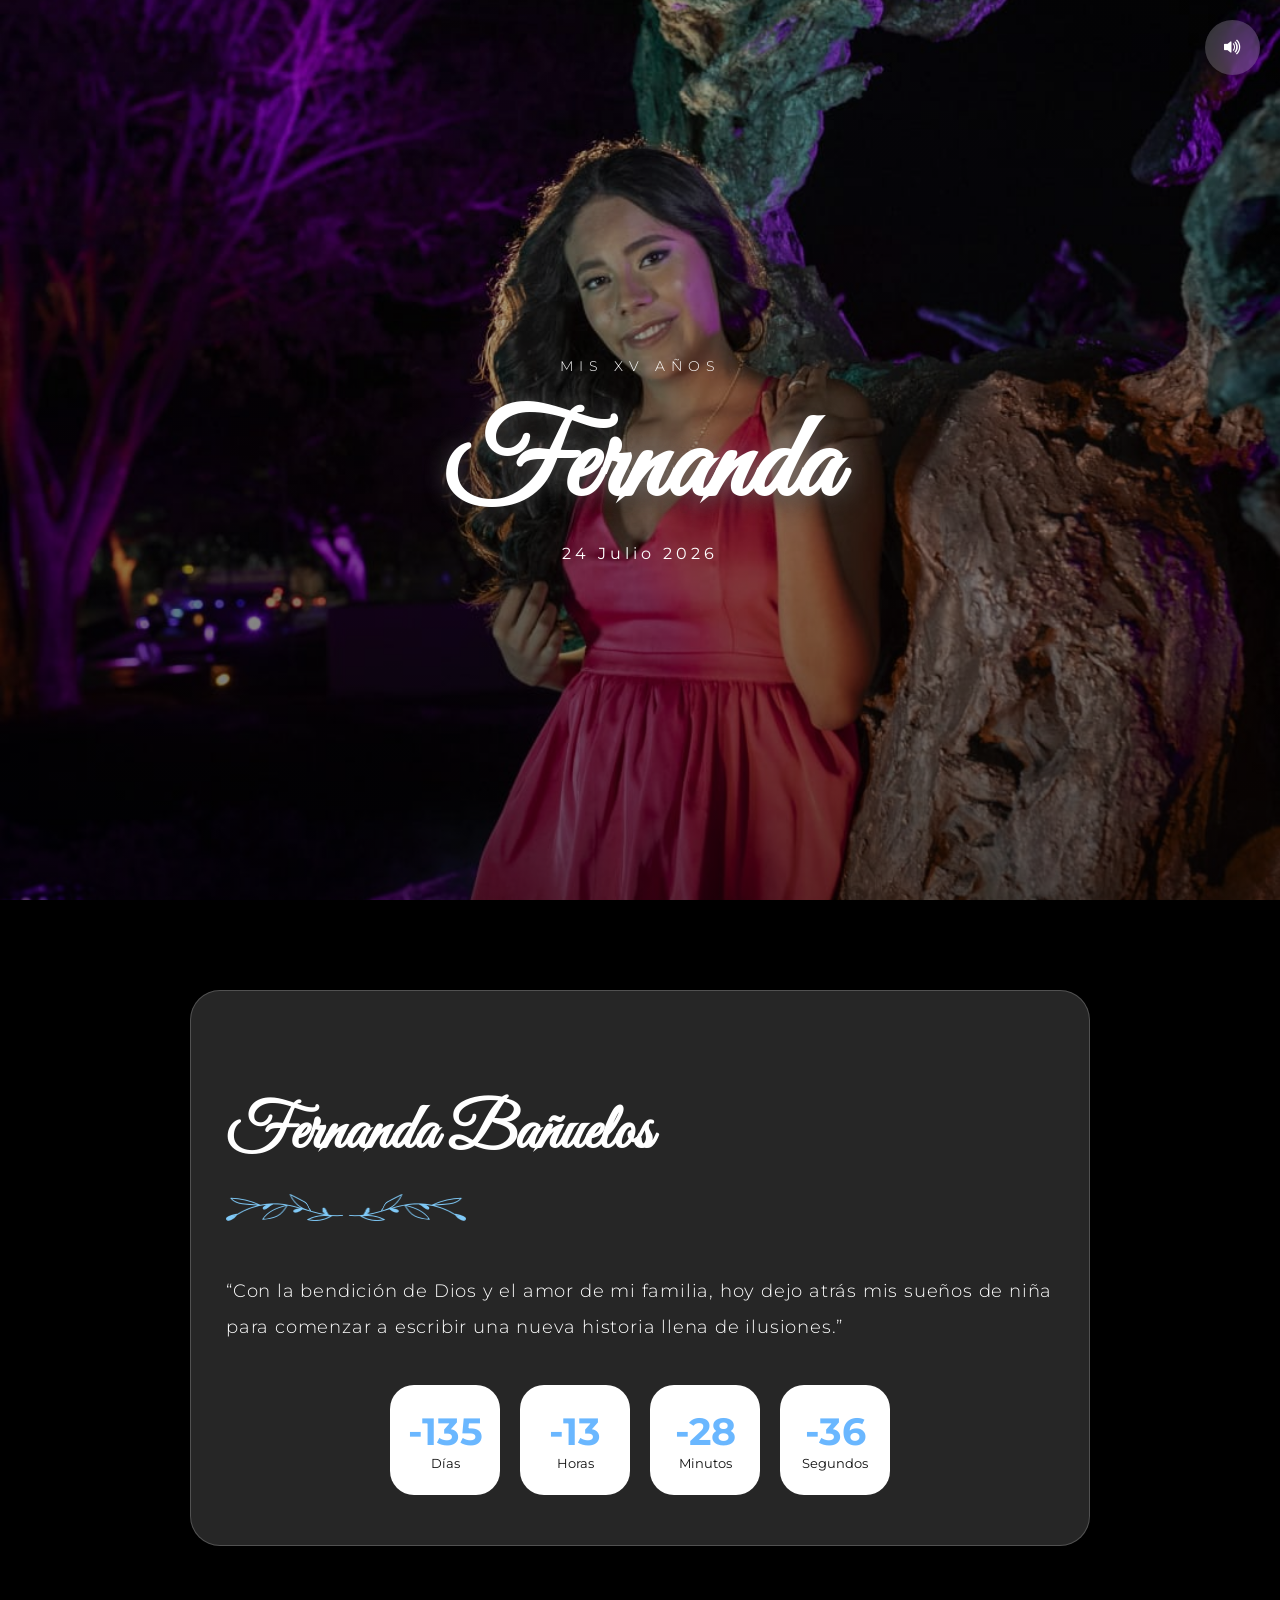
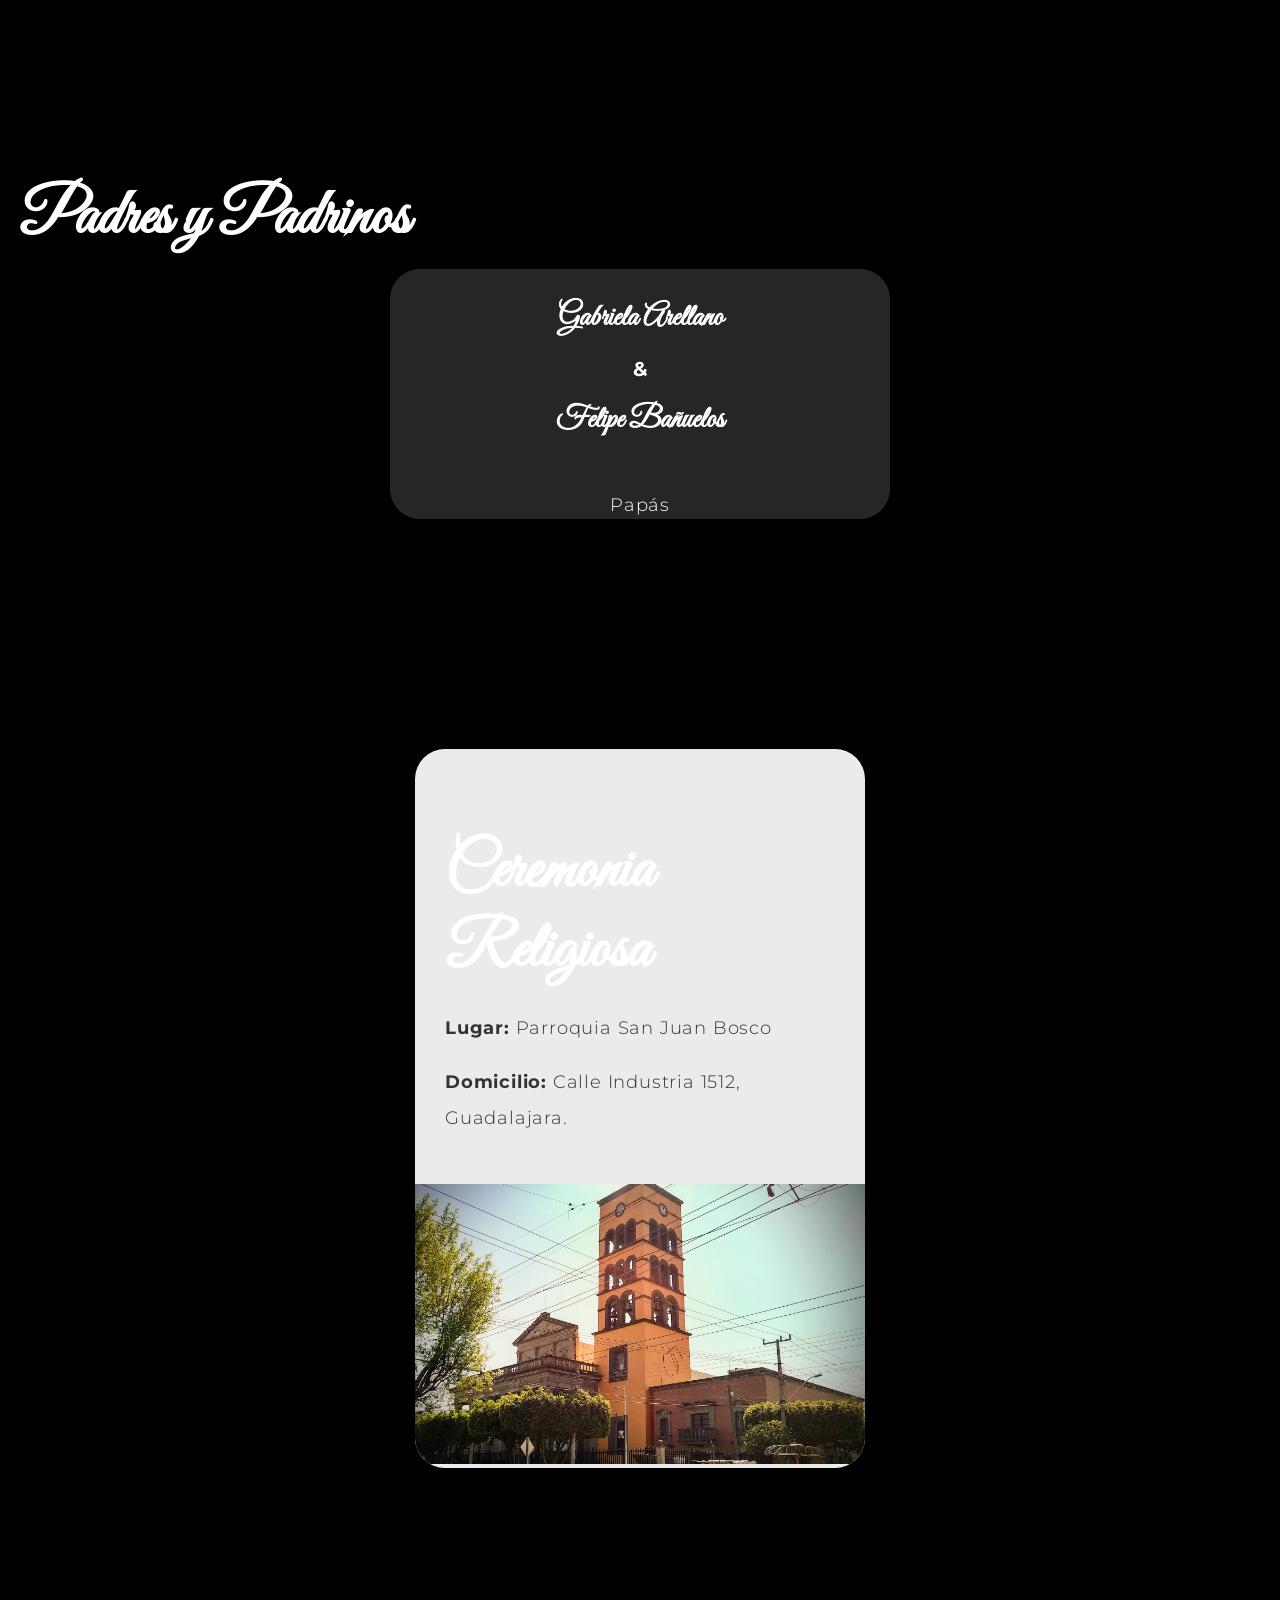
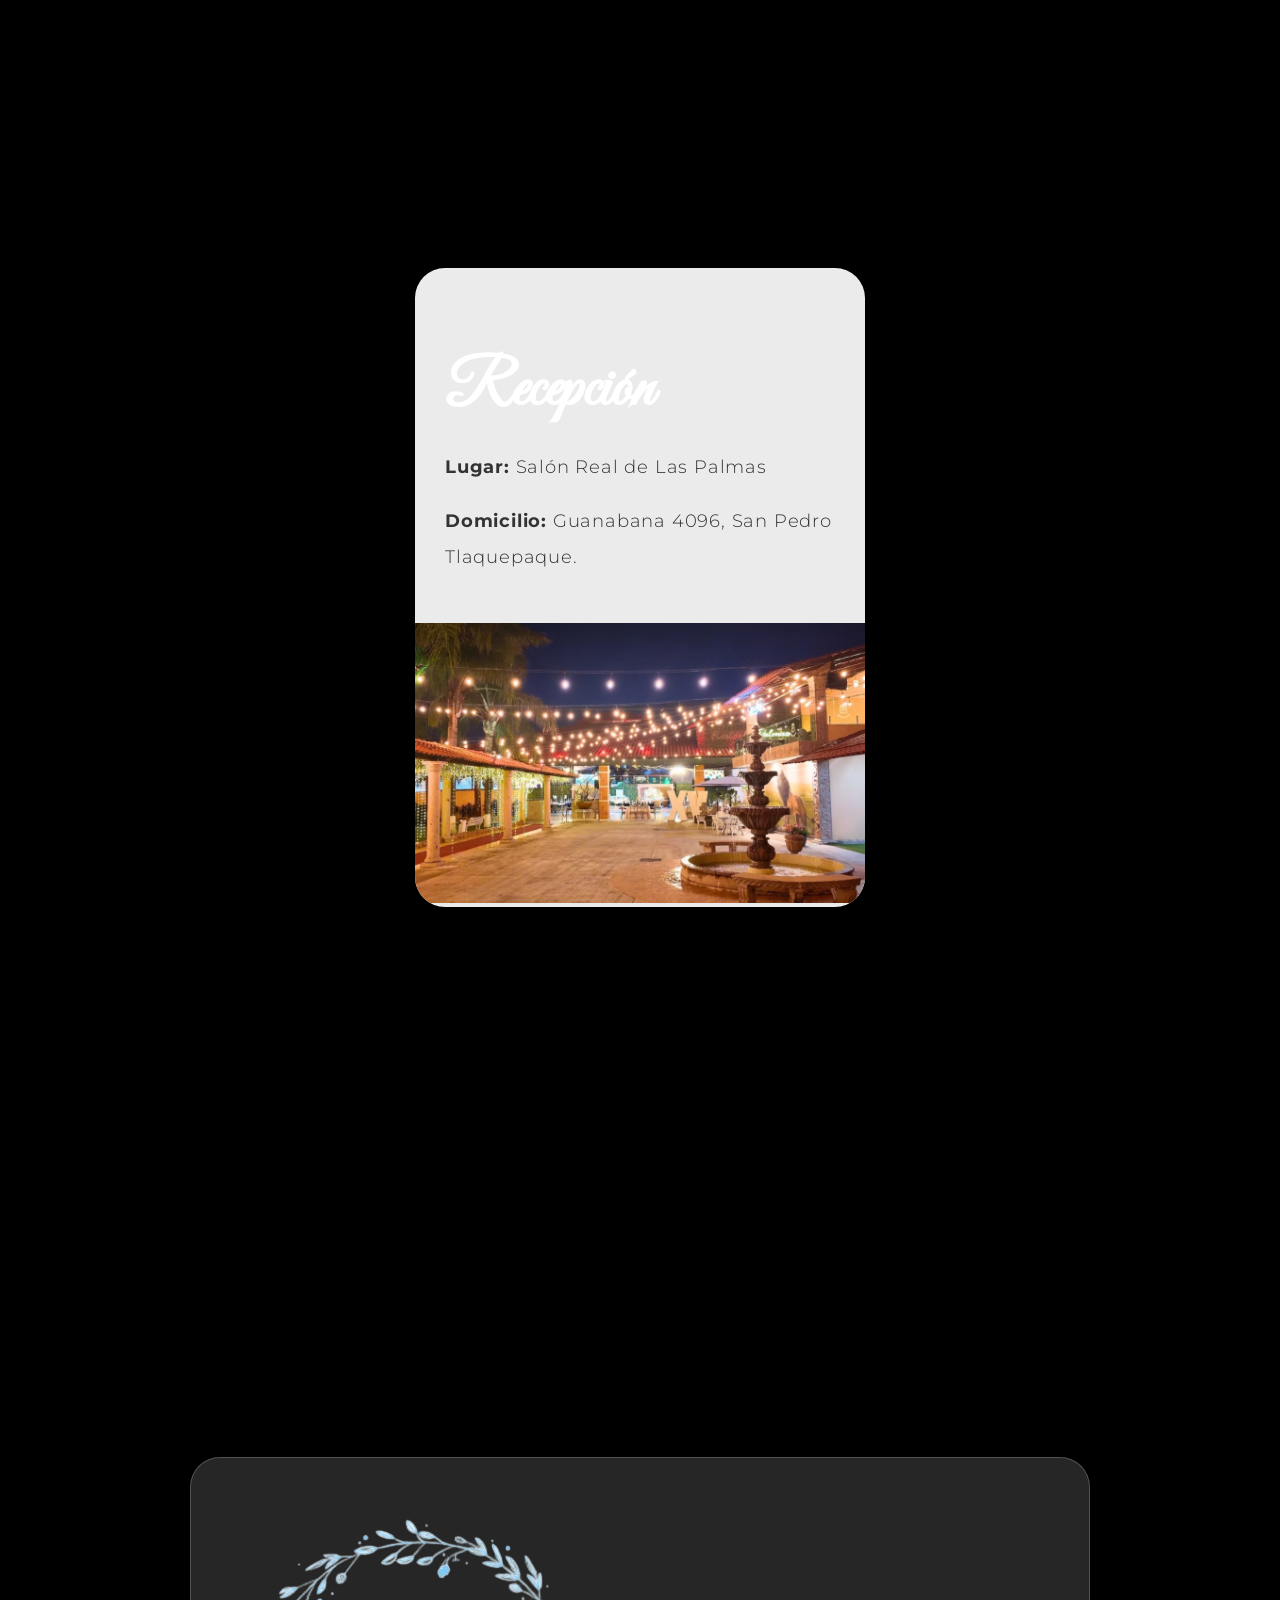
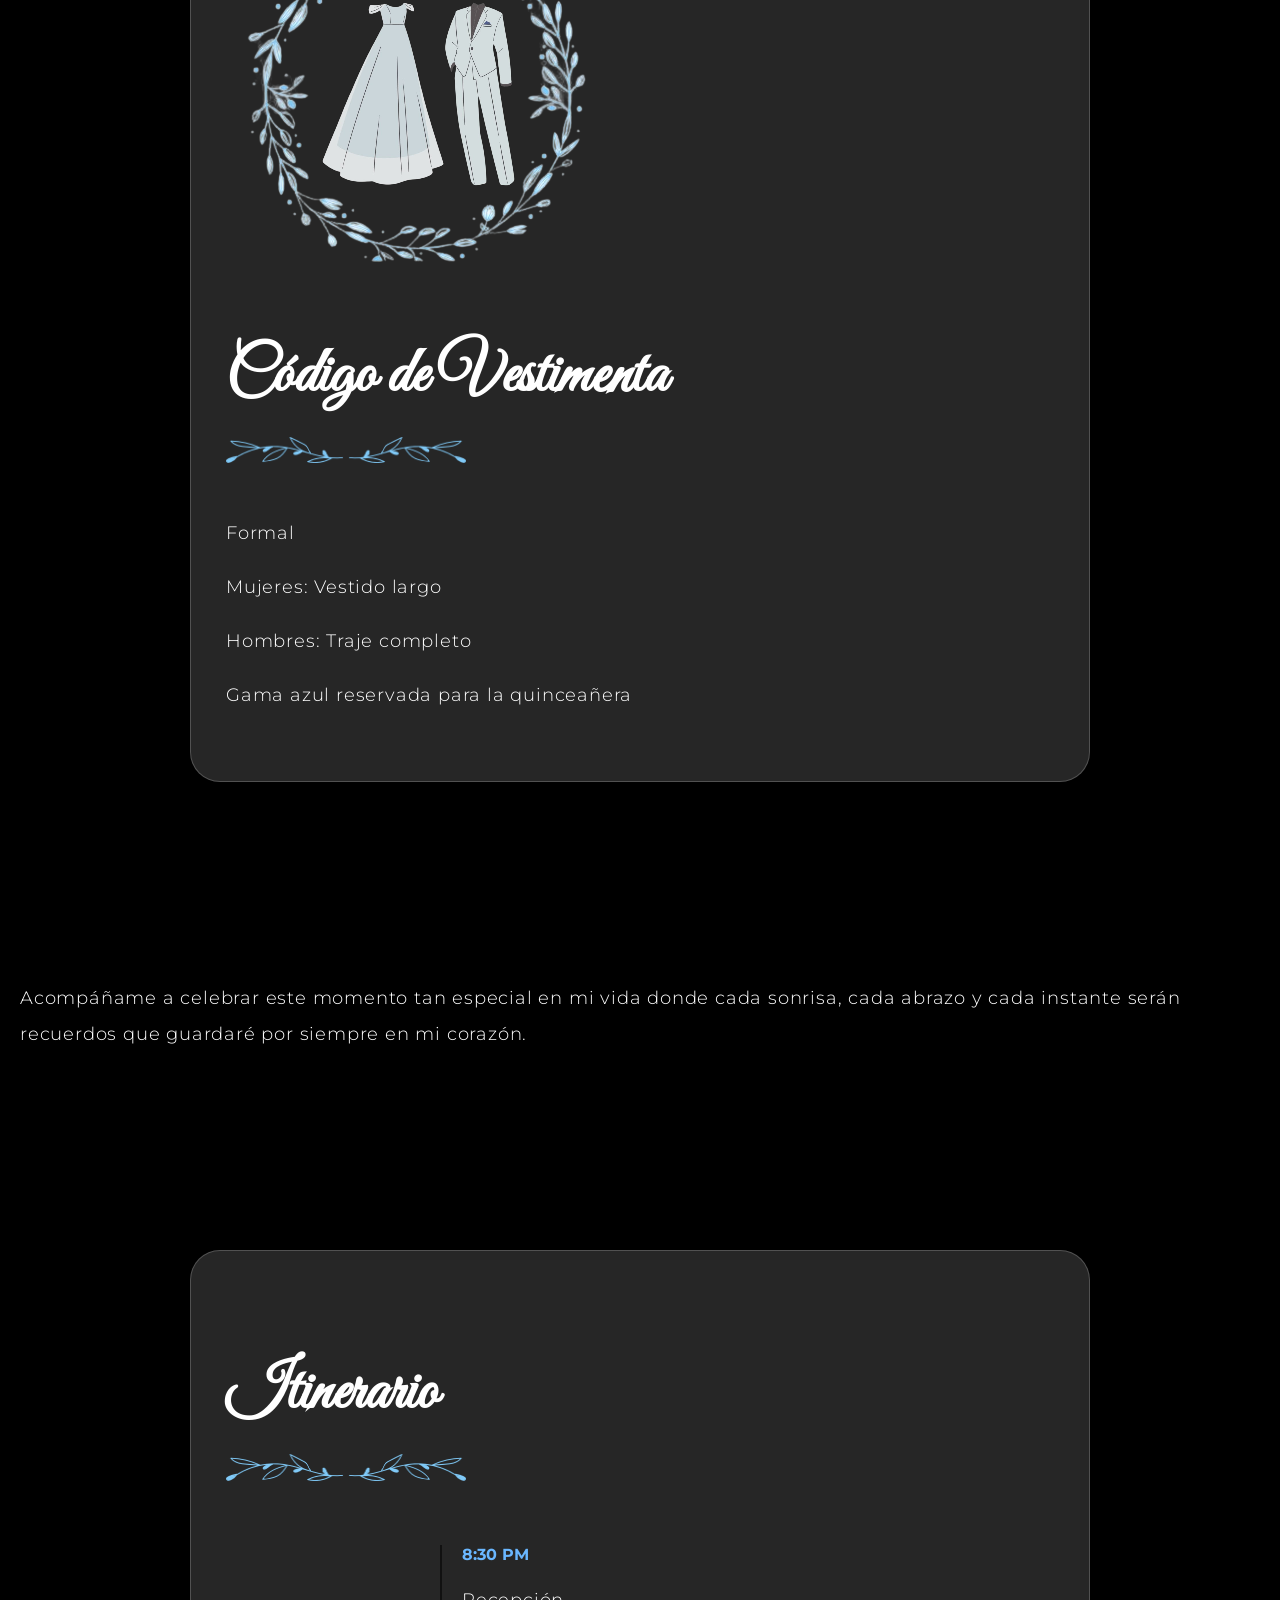
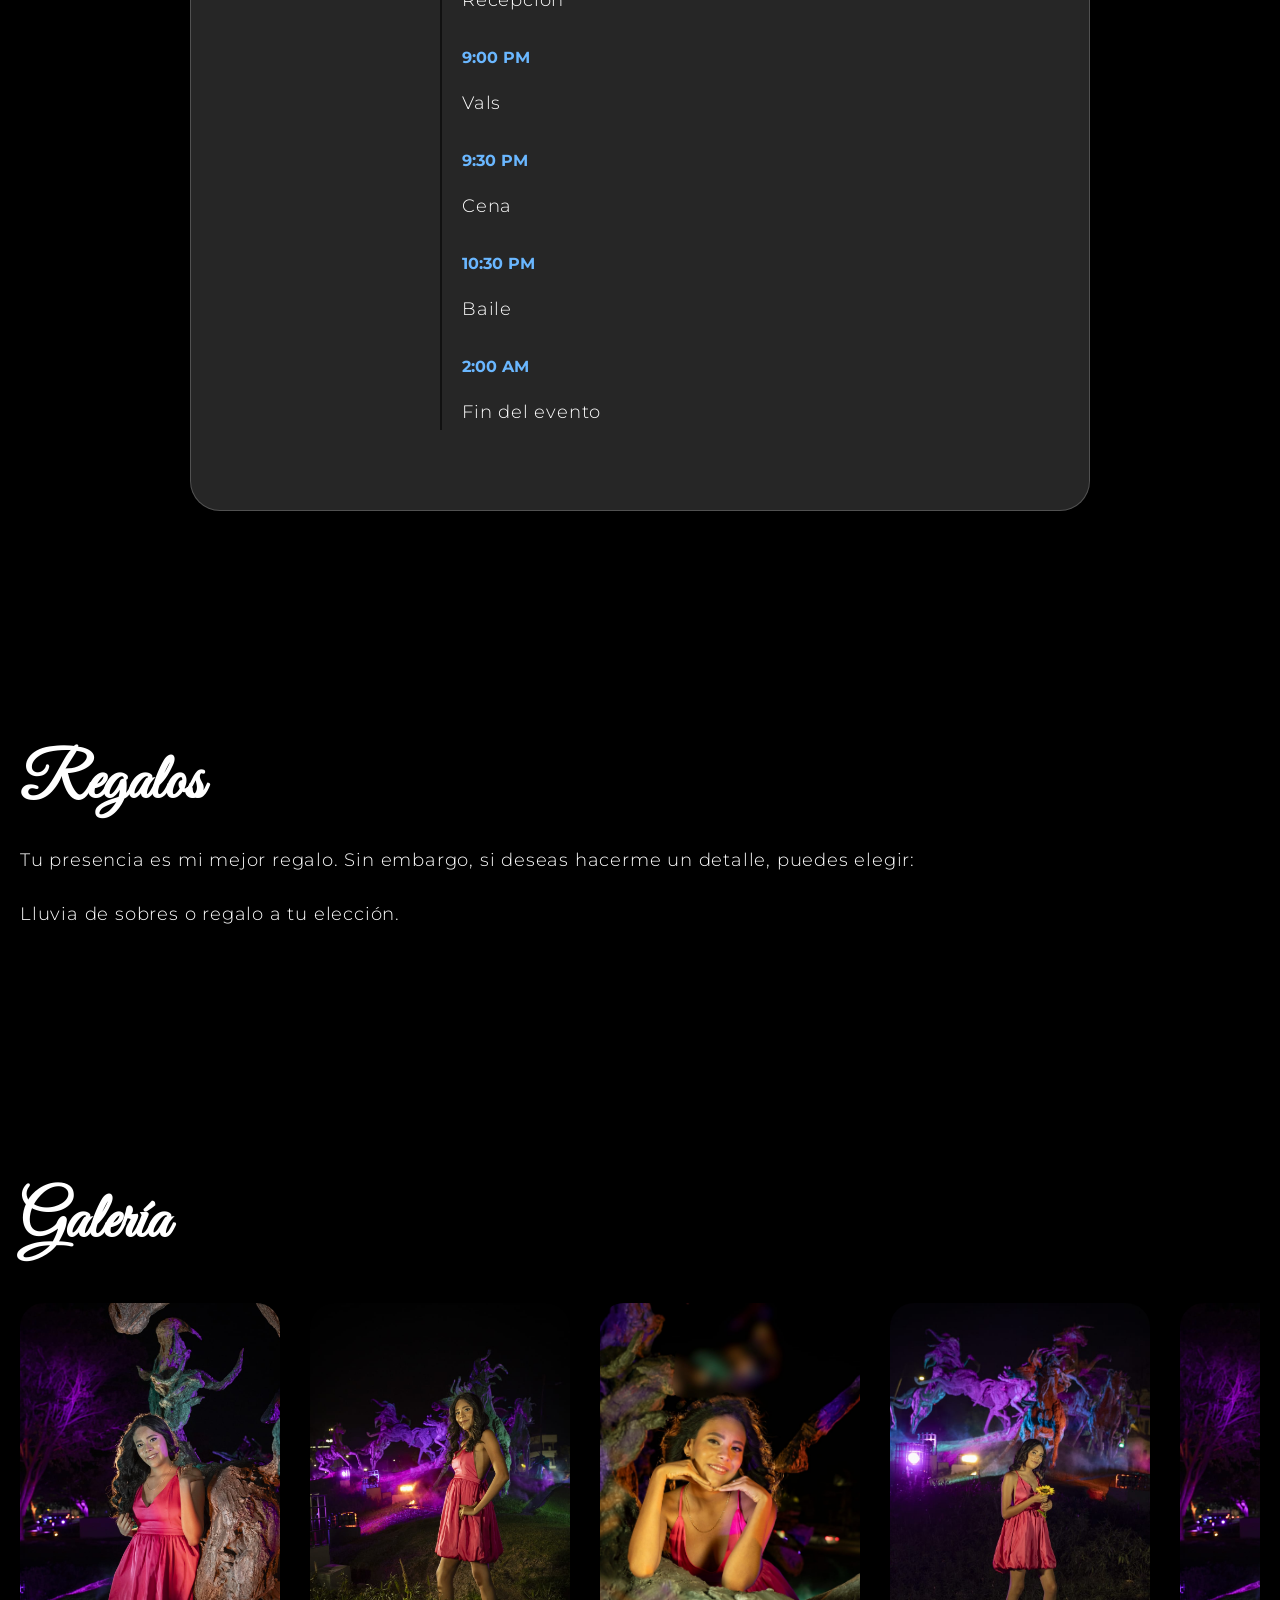
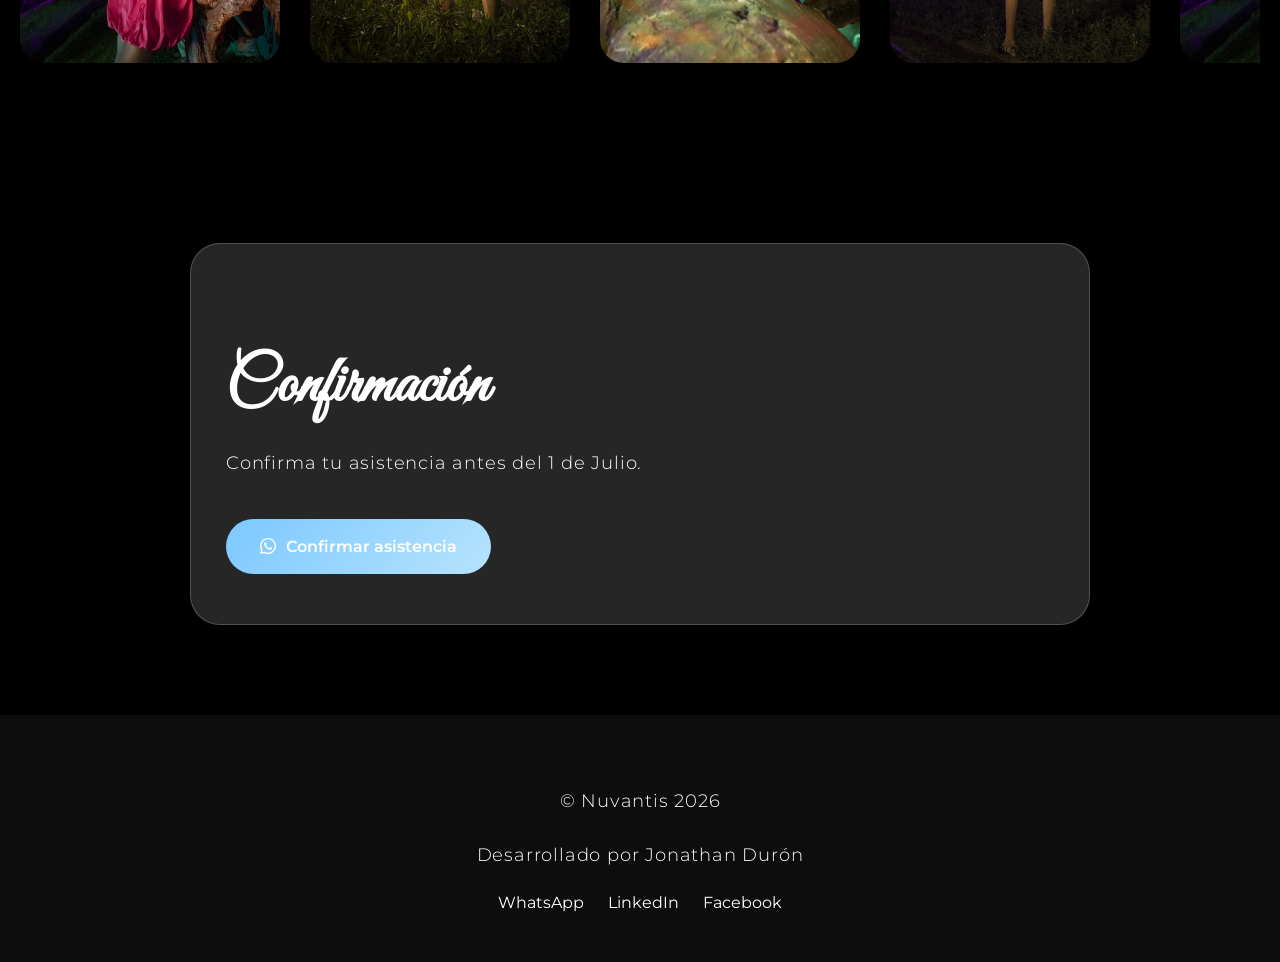
==== commit b2a4ffd6: "carousel changes" ====
--- a/fernandaFest.html
+++ b/fernandaFest.html
@@ -96,6 +96,115 @@
 
     </section>
 
+    <!-- PADRES -->
+    <section class="section">
+
+        <h2 class="title-script light">
+            Padres y Padrinos
+        </h2>
+
+        <div class="family-slider">
+
+            <div class="slider-track">
+
+                <div class="slide">
+
+                    <h3>Gabriela Arellano</h3>
+
+                    <h4>&</h4>
+
+                    <h3>Felipe Bañuelos</h3>
+
+                    <p>Papás</p>
+
+                </div>
+
+                <div class="slide">
+
+                    <h3>Sendy Ovalle</h3>
+
+                    <h4>&</h4>
+
+                    <h3>Jaime Bañuelos</h3>
+
+                    <p>Padrinos</p>
+
+                </div>
+
+            </div>
+
+        </div>
+
+    </section>
+    
+
+    <!-- UBICACIONES -->
+    <section class="section glass-section">
+
+        <!-- CEREMONIA -->
+
+        <div class="event-card">
+
+            <div class="event-content">
+
+                <h2 class="title-script light">
+                    Ceremonia Religiosa
+                </h2>
+
+                <p>
+                    <strong>Lugar:</strong>
+                    Parroquia San Juan Bosco
+                </p>
+
+                <p>
+                    <strong>Domicilio:</strong>
+                    Calle Industria 1512,
+                    Guadalajara.
+                </p>
+
+            </div>
+
+            <img src="images/iglesia.png">
+
+        </div>
+
+        <iframe
+            src="https://maps.google.com/maps?q=Parroquia%20San%20Juan%20Bosco%20Guadalajara&t=&z=13&ie=UTF8&iwloc=&output=embed">
+        </iframe>
+
+        <!-- RECEPCIÓN -->
+
+        <div class="event-card">
+
+            <div class="event-content">
+
+                <h2 class="title-script light">
+                    Recepción
+                </h2>
+
+                <p>
+                    <strong>Lugar:</strong>
+                    Salón Real de Las Palmas
+                </p>
+
+                <p>
+                    <strong>Domicilio:</strong>
+                    Guanabana 4096,
+                    San Pedro Tlaquepaque.
+                </p>
+
+            </div>
+
+            <img src="images/terraza2.jpeg">
+
+        </div>
+
+        <iframe
+            src="https://maps.google.com/maps?q=Real%20de%20Las%20Palmas%20Tlaquepaque&t=&z=13&ie=UTF8&iwloc=&output=embed">
+        </iframe>
+
+    </section>
+
     <!-- VESTIMENTA -->
     <section class="section">
 
@@ -179,143 +288,6 @@
 
     </section>
 
-    <!-- PADRES -->
-    <section class="section">
-
-        <h2 class="title-script light">
-            Padres y Padrinos
-        </h2>
-
-        <div class="family-slider">
-
-            <div class="slider-track">
-
-                <div class="slide">
-
-                    <h3>Gabriela Arellano</h3>
-
-                    <h4>&</h4>
-
-                    <h3>Felipe Bañuelos</h3>
-
-                    <p>Papás</p>
-
-                </div>
-
-                <div class="slide">
-
-                    <h3>Sendy Ovalle</h3>
-
-                    <h4>&</h4>
-
-                    <h3>Jaime Bañuelos</h3>
-
-                    <p>Padrinos</p>
-
-                </div>
-
-            </div>
-
-        </div>
-
-    </section>
-
-    <!-- UBICACIONES -->
-    <section class="section glass-section">
-
-        <!-- CEREMONIA -->
-
-        <div class="event-card">
-
-            <div class="event-content">
-
-                <h2 class="title-script light">
-                    Ceremonia Religiosa
-                </h2>
-
-                <p>
-                    <strong>Lugar:</strong>
-                    Parroquia San Juan Bosco
-                </p>
-
-                <p>
-                    <strong>Domicilio:</strong>
-                    Calle Industria 1512,
-                    Guadalajara.
-                </p>
-
-            </div>
-
-            <img src="images/iglesia.png">
-
-        </div>
-
-        <iframe
-            src="https://maps.google.com/maps?q=Parroquia%20San%20Juan%20Bosco%20Guadalajara&t=&z=13&ie=UTF8&iwloc=&output=embed">
-        </iframe>
-
-        <!-- RECEPCIÓN -->
-
-        <div class="event-card">
-
-            <div class="event-content">
-
-                <h2 class="title-script light">
-                    Recepción
-                </h2>
-
-                <p>
-                    <strong>Lugar:</strong>
-                    Salón Real de Las Palmas
-                </p>
-
-                <p>
-                    <strong>Domicilio:</strong>
-                    Guanabana 4096,
-                    San Pedro Tlaquepaque.
-                </p>
-
-            </div>
-
-            <img src="images/terraza2.jpeg">
-
-        </div>
-
-        <iframe
-            src="https://maps.google.com/maps?q=Real%20de%20Las%20Palmas%20Tlaquepaque&t=&z=13&ie=UTF8&iwloc=&output=embed">
-        </iframe>
-
-    </section>
-
-    <!-- GALERÍA -->
-    <section class="section white-section">
-
-        <h2 class="title-script light">
-            Galería
-        </h2>
-
-        <div class="carousel">
-
-            <div class="carousel-track">
-
-                <img src="images/1.jpeg">
-                <img src="images/2.jpeg">
-                <img src="images/3.jpeg">
-                <img src="images/4.jpeg">
-
-                <!-- Duplicadas -->
-
-                <img src="images/1.jpeg">
-                <img src="images/2.jpeg">
-                <img src="images/3.jpeg">
-                <img src="images/4.jpeg">
-
-            </div>
-
-        </div>
-
-    </section>
-
     <!-- REGALOS -->
     <section class="section transparent-section">
 
@@ -336,6 +308,35 @@
 
     </section>
 
+    <!-- GALERÍA -->
+    <section class="section white-section">
+
+        <h2 class="title-script light">
+            Galería
+        </h2>
+
+        <div class="carousel">
+
+            <div class="carousel-track">
+
+                <img src="images/1.jpeg">
+                <img src="images/2.jpeg">
+                <img src="images/3.jpeg">
+                <img src="images/4.jpeg">
+
+                <!-- Duplicadas -->
+
+                <img src="images/1.jpeg">
+                <img src="images/2.jpeg">
+                <img src="images/3.jpeg">
+                <img src="images/4.jpeg">
+
+            </div>
+
+        </div>
+
+    </section>
+
     <!-- CONFIRMACIÓN -->
     <section class="section glass-section">
 
--- a/style/style.css
+++ b/style/style.css
@@ -288,11 +288,11 @@
 
 .family-slider {
 
-    width: 90%;
+    width: 100%;
 
     max-width: 500px;
 
-    height: 220px;
+    height: 250px;
 
     margin: auto;
 
@@ -311,8 +311,9 @@
 
     width: 200%;
 
-    animation: slideFamily 6s infinite;
-}
+    animation: slideFamily 8s infinite;
+}
+
 
 .slide {
 
@@ -327,18 +328,19 @@
     justify-content: center;
 
     align-items: center;
+    
 }
 
 .slide h3 {
 
     font-family: 'Great Vibes', cursive;
 
-    font-size: 42px;
+    font-size: 30px;
 }
 
 .slide h4 {
 
-    font-size: 26px;
+    font-size: 20px;
 
     margin: -10px 0;
 }
@@ -350,7 +352,7 @@
     }
 
     50%,90% {
-        transform: translateX(-50%);
+        transform: translateX(-100%);
     }
 
     100% {
@@ -427,11 +429,11 @@
 
     display: flex;
 
-    gap: 20px;
+    gap: 30px;
 
     width: max-content;
 
-    animation: galleryScroll 15s linear infinite;
+    animation: galleryScroll 25s linear infinite;
 }
 
 .carousel img {
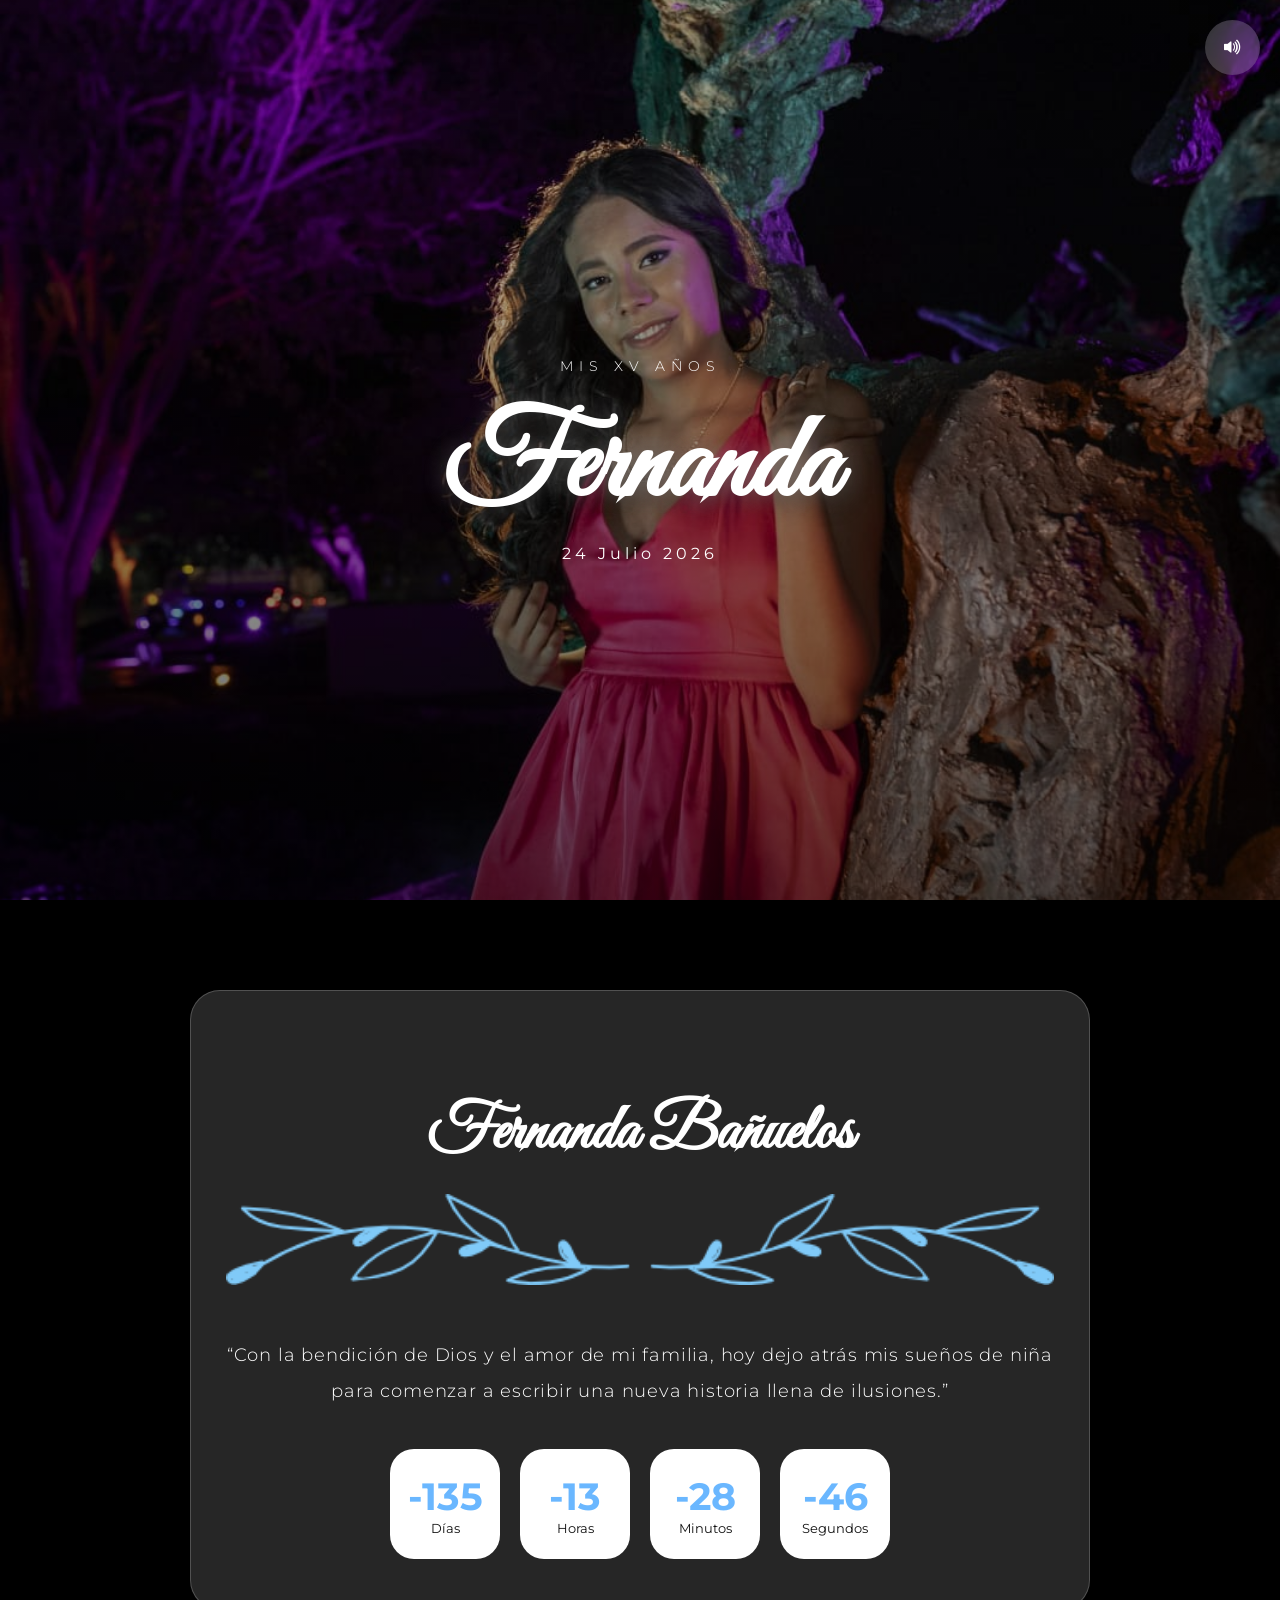
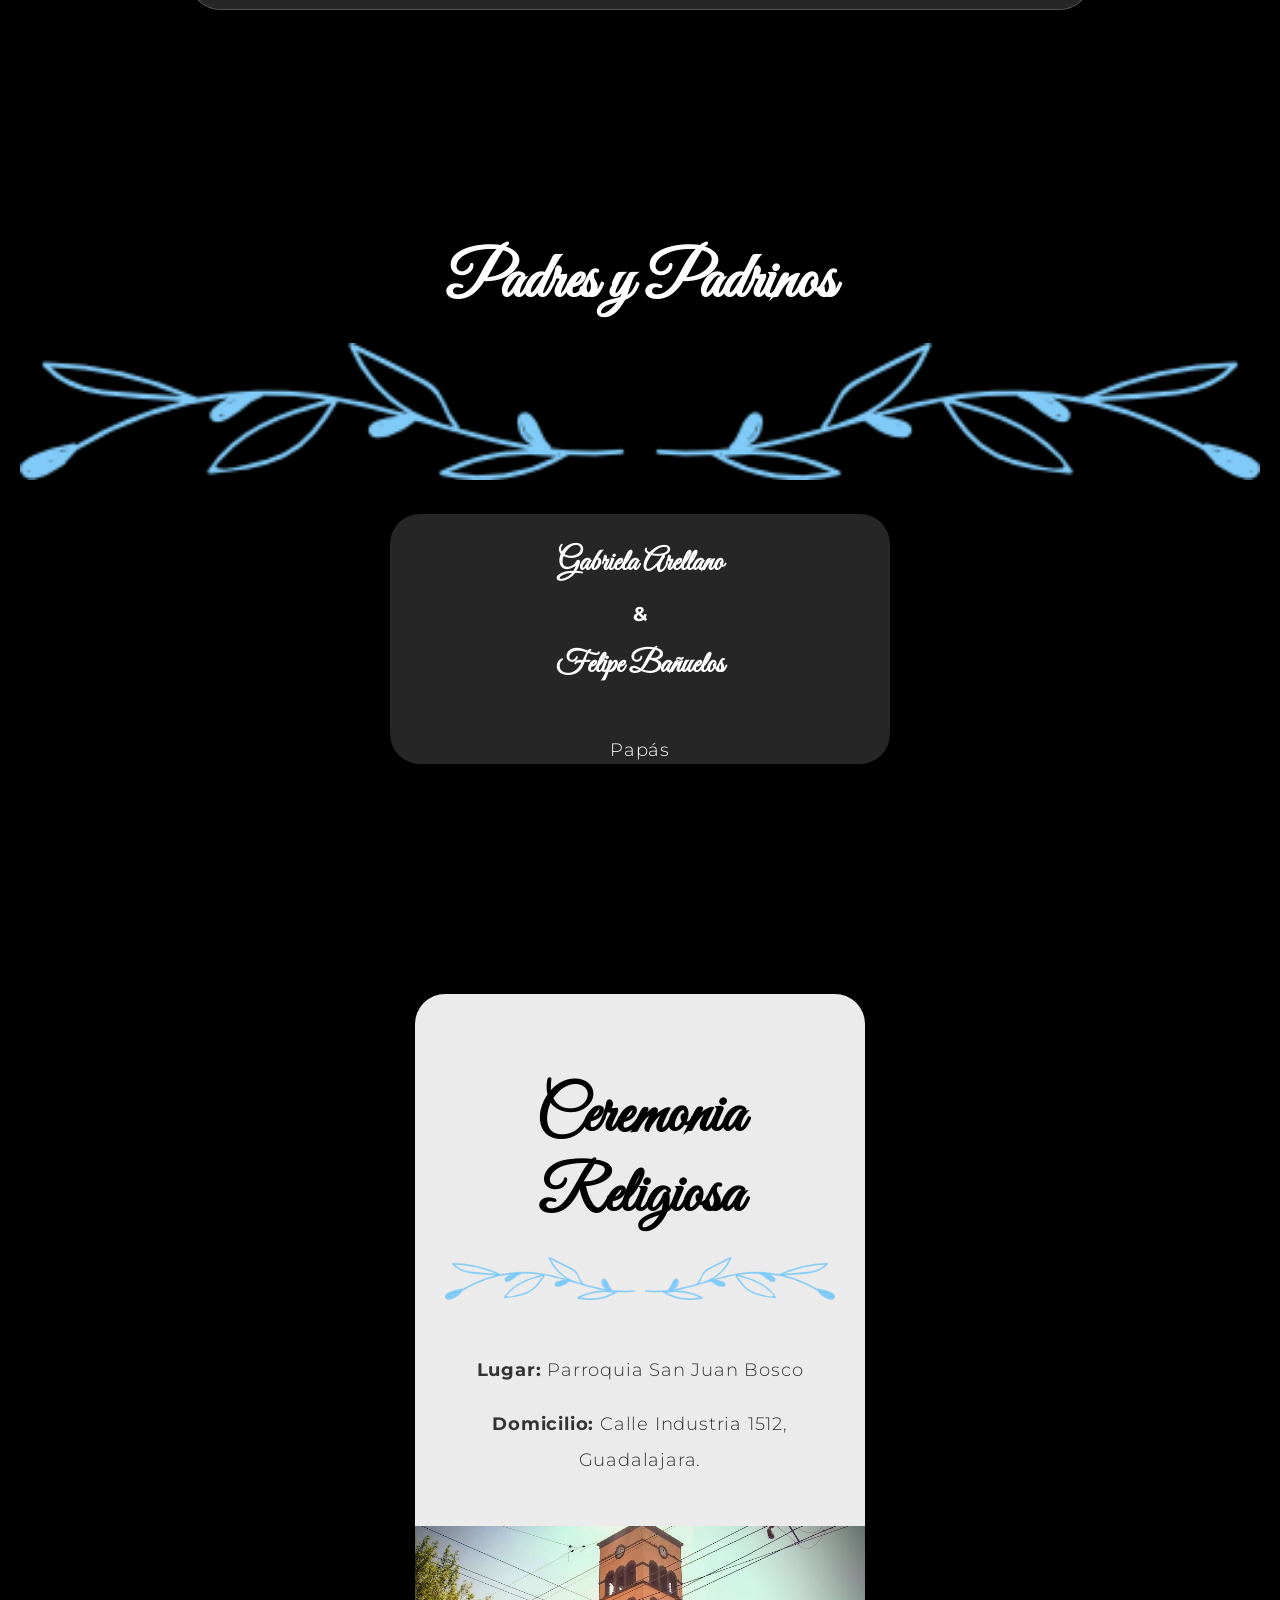
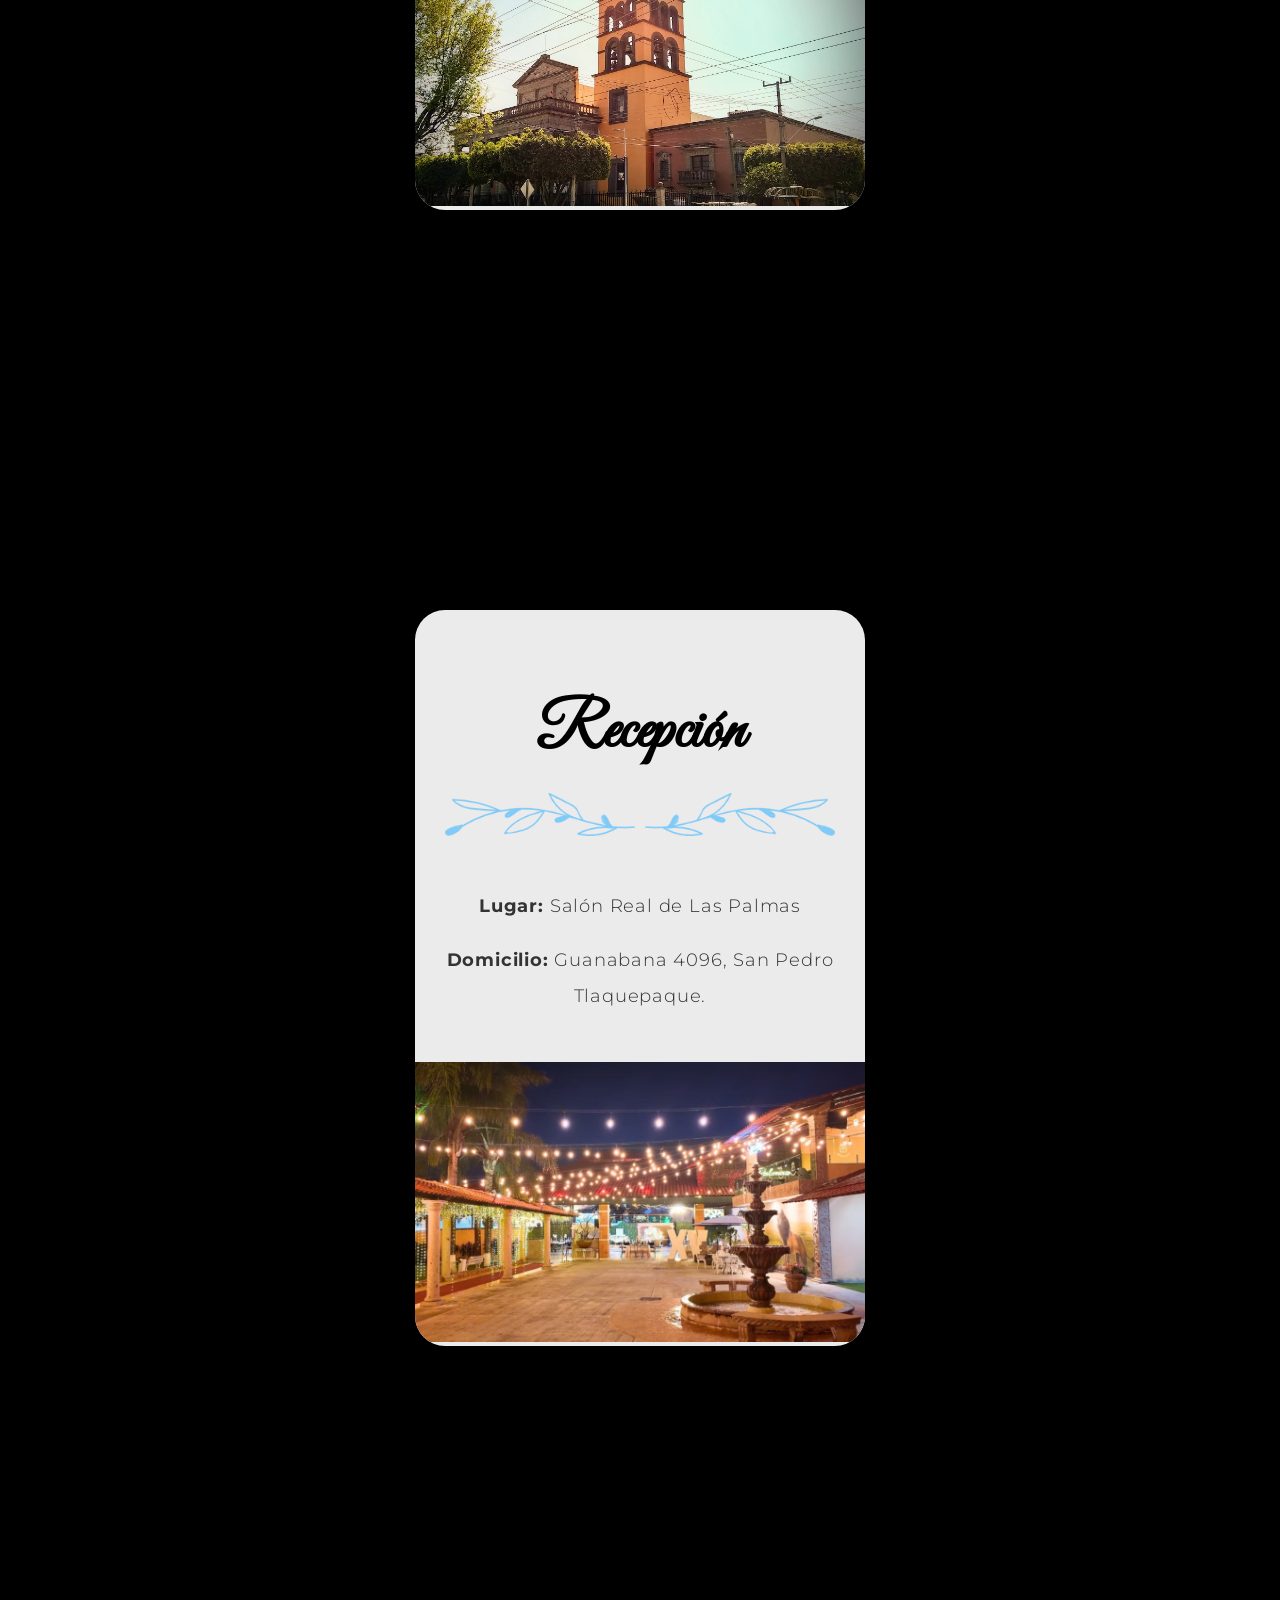
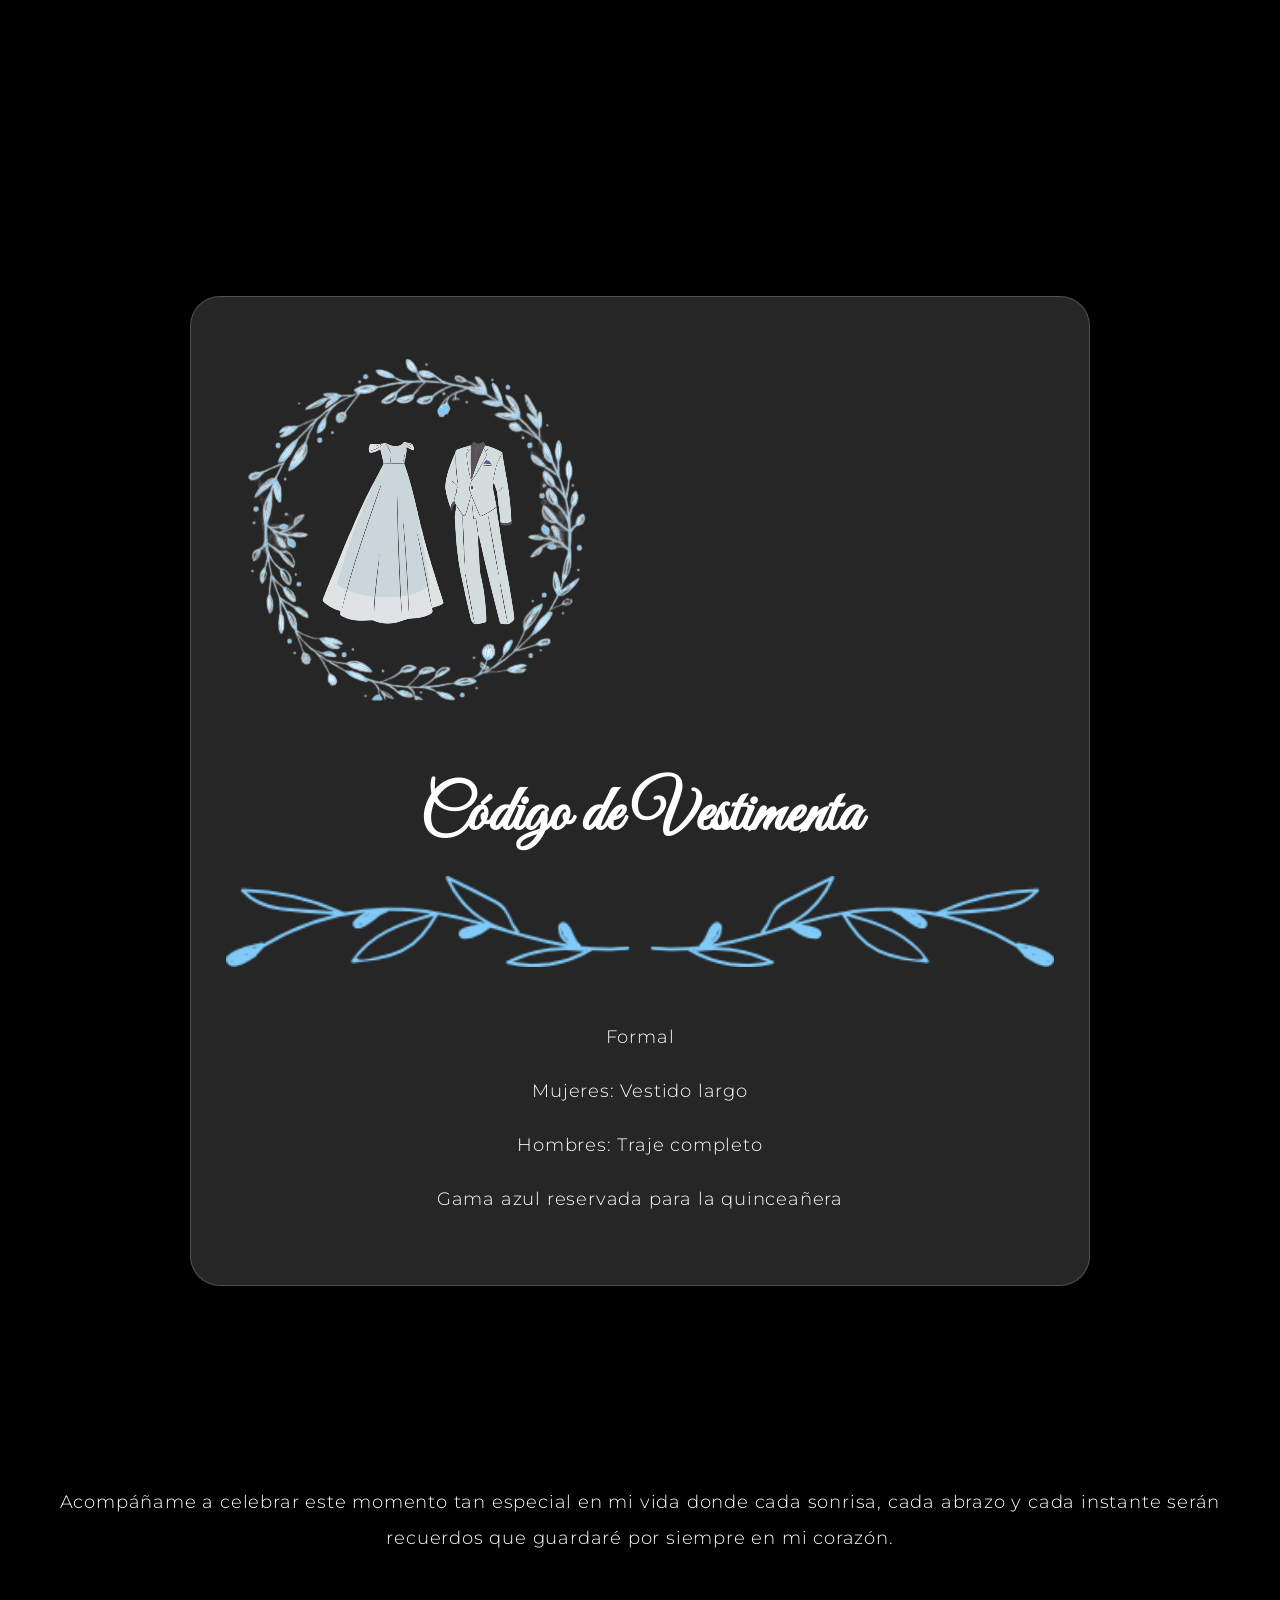
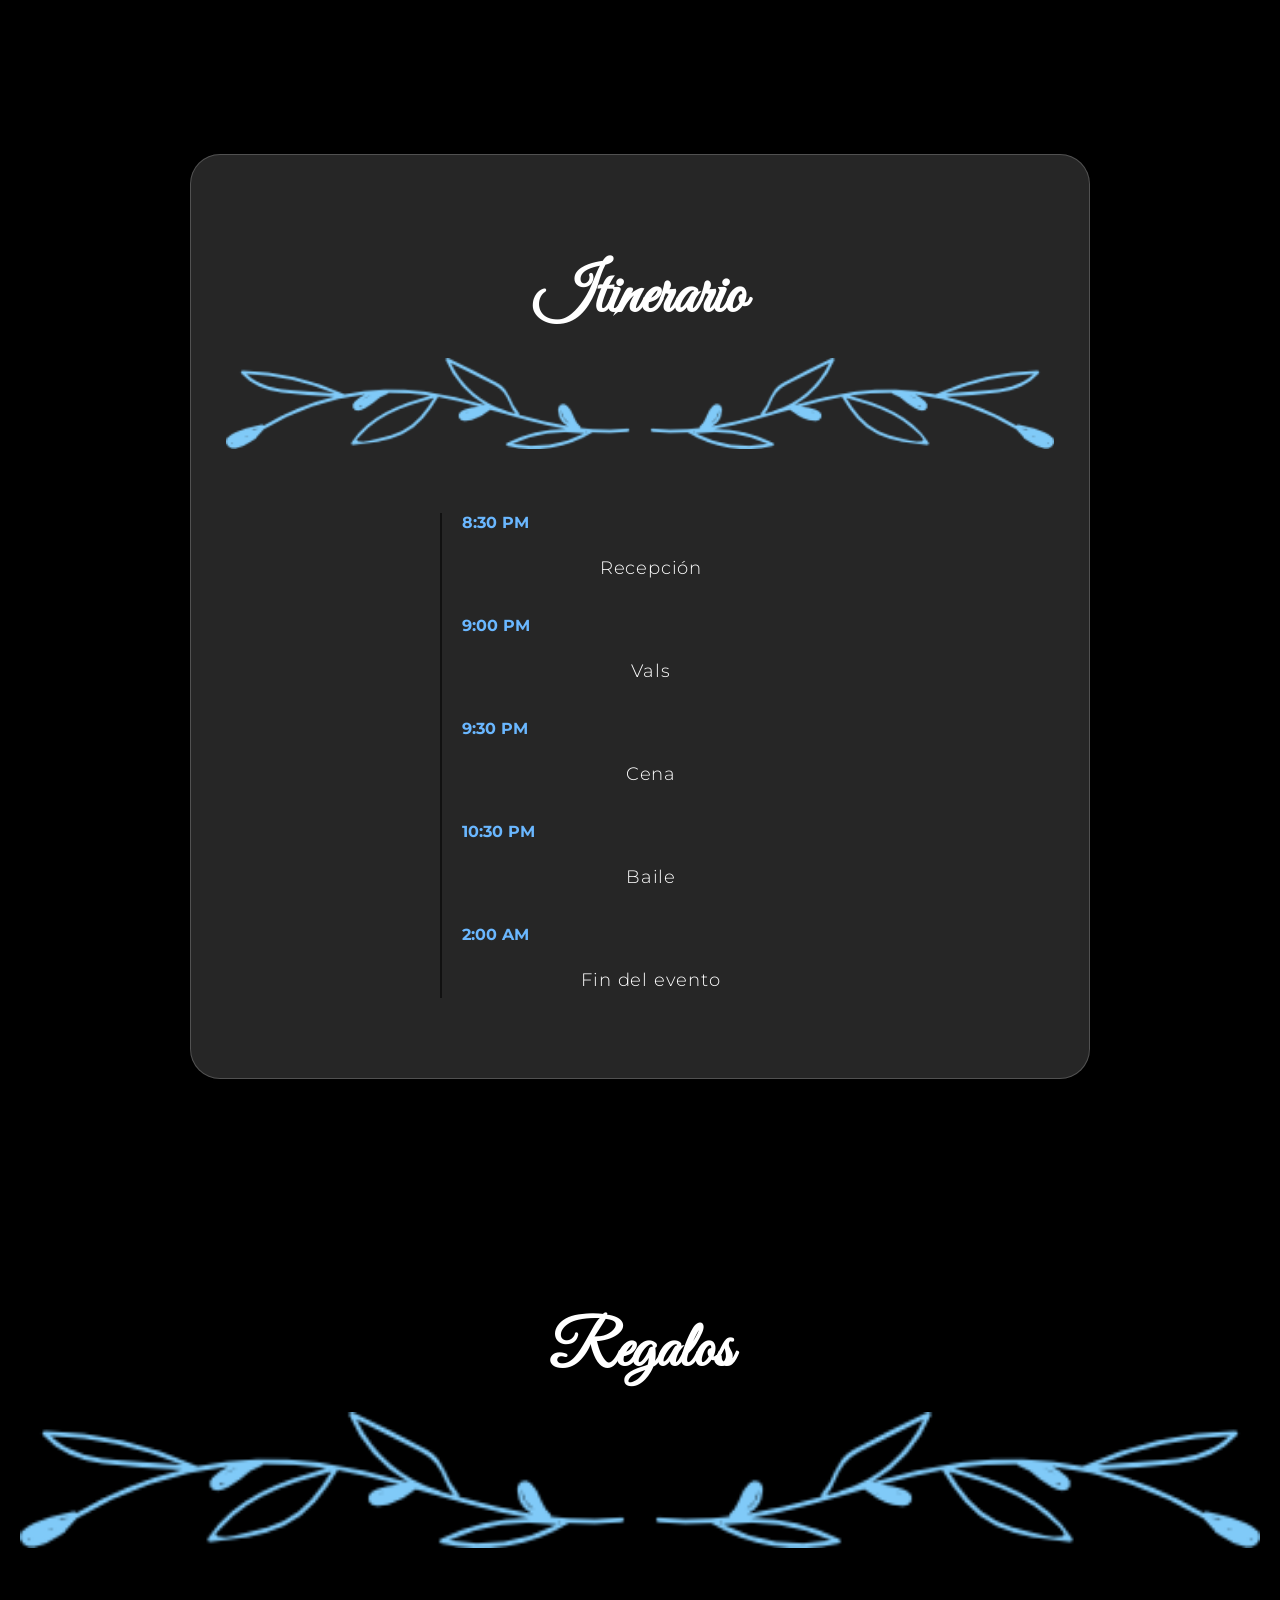
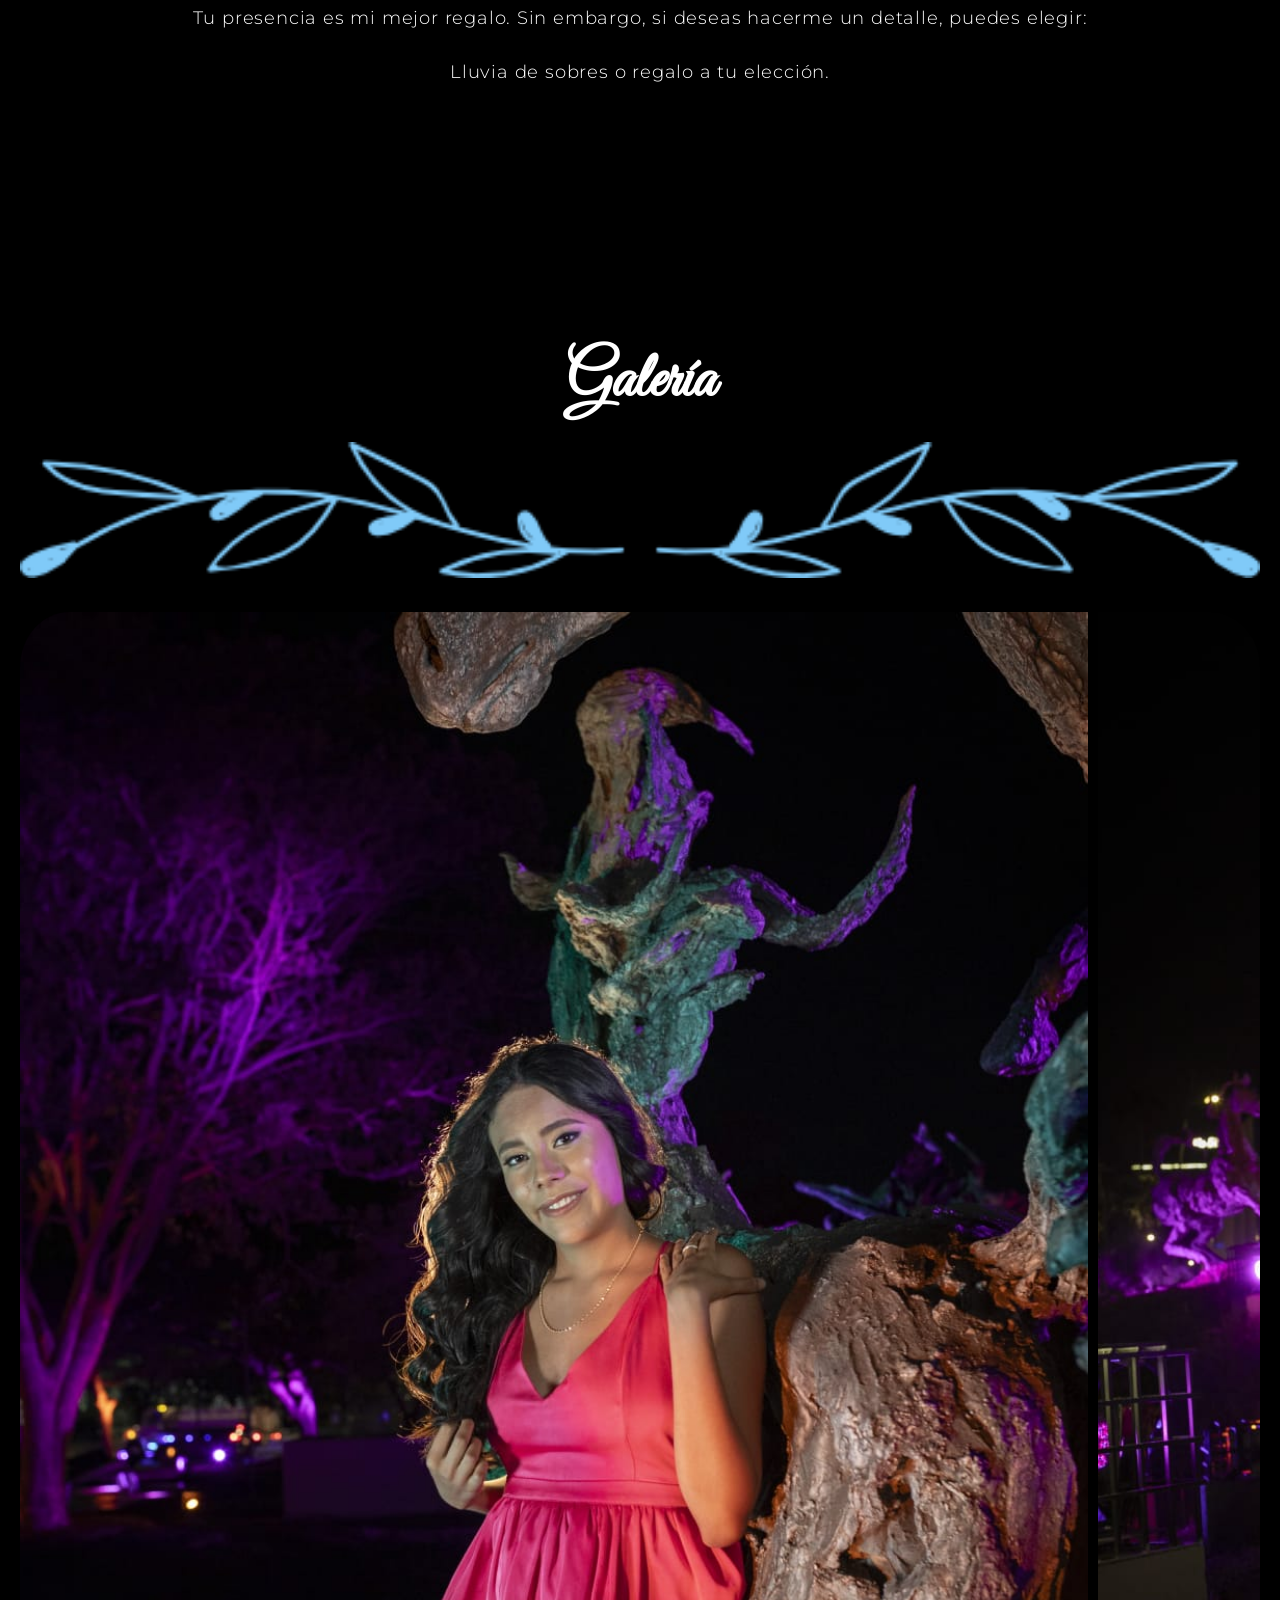
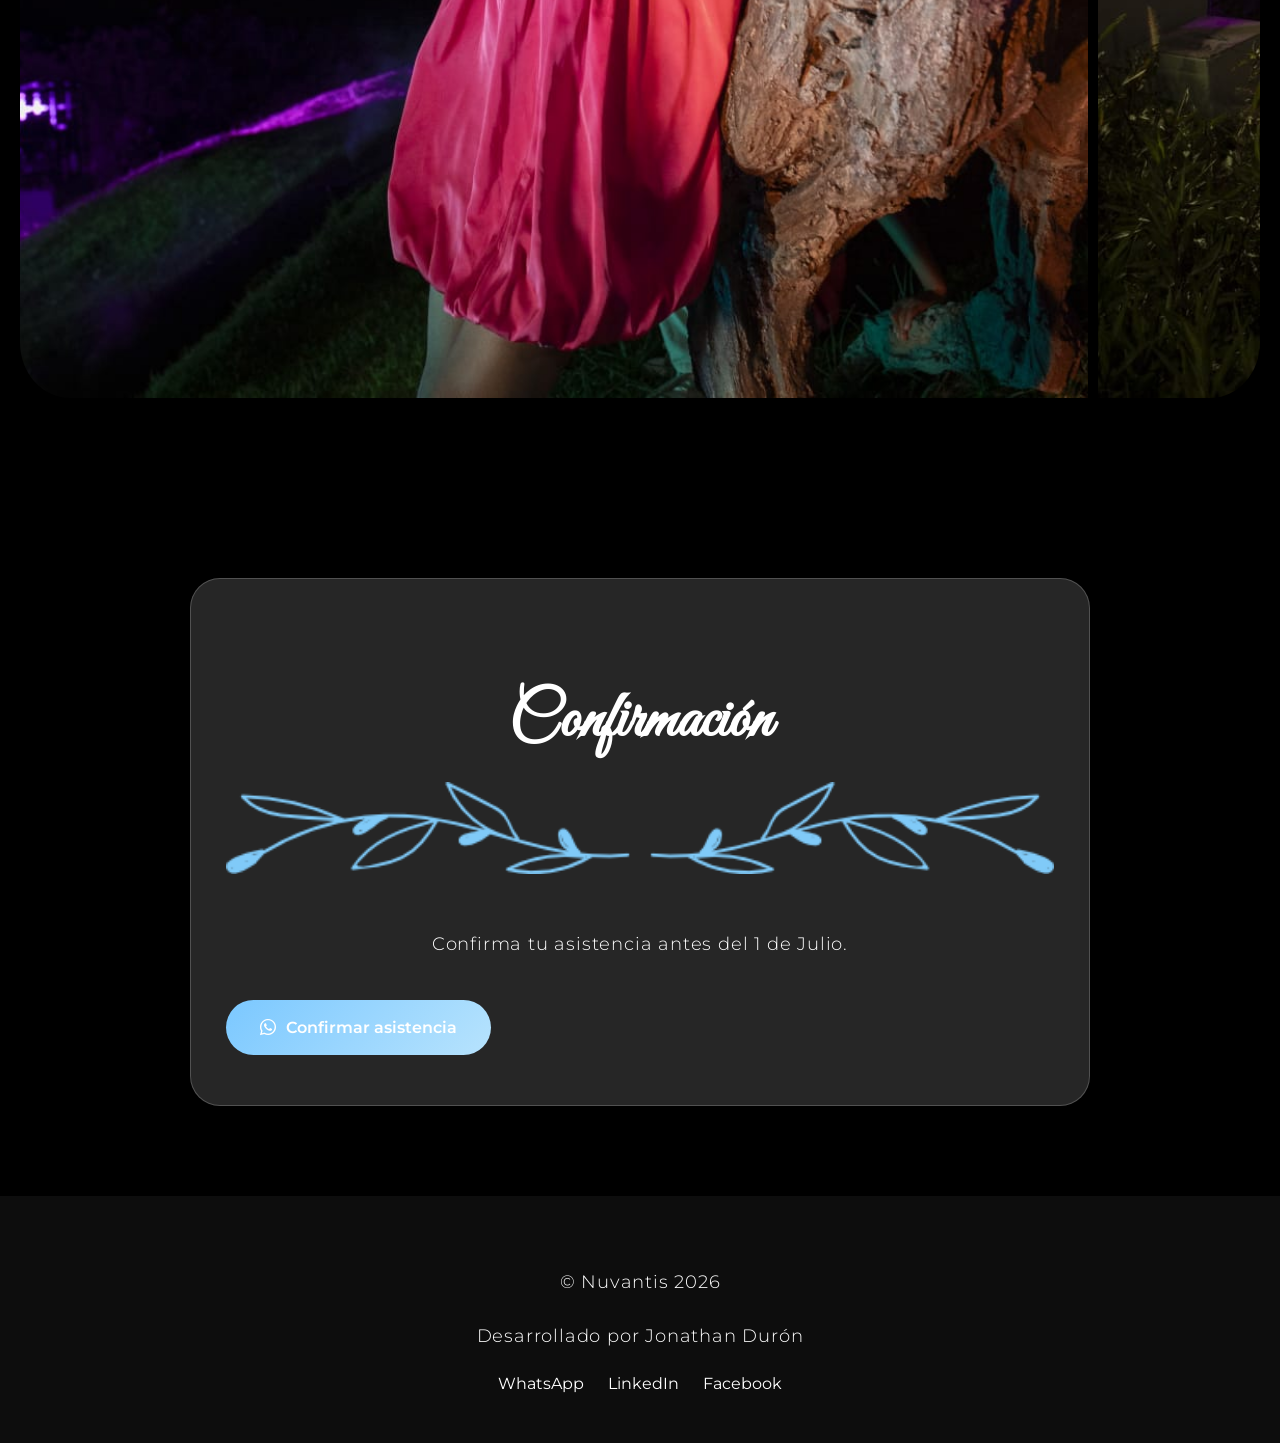
==== commit f505ffae: "some changes" ====
--- a/fernandaFest.html
+++ b/fernandaFest.html
@@ -99,9 +99,10 @@
     <!-- PADRES -->
     <section class="section">
 
-        <h2 class="title-script light">
+        <h2 class="title-script ">
             Padres y Padrinos
         </h2>
+        <img src="images/separador.webp" class="separator">
 
         <div class="family-slider">
 
@@ -147,10 +148,10 @@
 
             <div class="event-content">
 
-                <h2 class="title-script light">
+                <h2 class="title-script " style="color: black;">
                     Ceremonia Religiosa
                 </h2>
-
+                <img src="images/separador.webp" class="separator" style="height: auto;"> 
                 <p>
                     <strong>Lugar:</strong>
                     Parroquia San Juan Bosco
@@ -178,10 +179,10 @@
 
             <div class="event-content">
 
-                <h2 class="title-script light">
+                <h2 class="title-script " style="color: black;">
                     Recepción
                 </h2>
-
+                <img src="images/separador.webp" class="separator" style="height: auto;">
                 <p>
                     <strong>Lugar:</strong>
                     Salón Real de Las Palmas
@@ -216,7 +217,7 @@
                 Código de Vestimenta
             </h2>
 
-            <img src="images/separador.webp" class="separator">
+            <img src="images/separador.webp" class="separator" >
 
             <p>Formal</p>
 
@@ -294,7 +295,7 @@
         <h2 class="title-script light">
             Regalos
         </h2>
-
+        <img src="images/separador.webp" class="separator">
         <p class="light-text">
             Tu presencia es mi mejor regalo.
             Sin embargo, si deseas hacerme
@@ -308,13 +309,13 @@
 
     </section>
 
-    <!-- GALERÍA -->
+    <!-- GALERÍA 
     <section class="section white-section">
 
         <h2 class="title-script light">
             Galería
         </h2>
-
+        <img src="images/separador.webp" class="separator">
         <div class="carousel">
 
             <div class="carousel-track">
@@ -324,7 +325,7 @@
                 <img src="images/3.jpeg">
                 <img src="images/4.jpeg">
 
-                <!-- Duplicadas -->
+                <Duplicadas 
 
                 <img src="images/1.jpeg">
                 <img src="images/2.jpeg">
@@ -335,7 +336,22 @@
 
         </div>
 
-    </section>
+    </section>-->
+
+    <!-- GALERÍA -->
+    <section class="section white">
+        <h2 class="title-script light">
+            Galería
+        </h2>
+        <img src="images/separador.webp" class="separator" style="width: 400%; height: 30%;">
+        <div class="carousel carousel-track" >
+            <img src="images/1.jpeg">
+            <img src="images/2.jpeg">
+            <img src="images/3.jpeg">
+            <img src="images/4.jpeg">
+        </div>
+    </section>
+
 
     <!-- CONFIRMACIÓN -->
     <section class="section glass-section">
@@ -345,7 +361,7 @@
             <h2 class="title-script light">
                 Confirmación
             </h2>
-
+            <img src="images/separador.webp" class="separator">
             <p>
                 Confirma tu asistencia antes
                 del 1 de Julio.
--- a/style/style.css
+++ b/style/style.css
@@ -75,6 +75,7 @@
     font-weight: 300;
 
     font-size: 18px;
+    text-align: center;
 }
 
 /* HERO */
@@ -207,7 +208,7 @@
 
 .separator {
 
-    width: 240px;
+    width: 100%;
 
     margin: 10px auto 30px;
 }
@@ -399,6 +400,7 @@
     object-fit: cover;
 }
 
+
 /* MAP */
 
 iframe {
@@ -416,7 +418,7 @@
     display: block;
 }
 
-/* GALLERY */
+/* GALLERY 
 
 .carousel {
 
@@ -434,19 +436,49 @@
     width: max-content;
 
     animation: galleryScroll 25s linear infinite;
+}*/
+
+h2{
+    text-align: center;
+}
+
+/*.carousel img {
+
+    width: 260px;
+
+    height: 360px;
+
+    object-fit: cover;
+
+    border-radius: 24px;
+}*/
+
+.carousel {
+    display: flex;
+    overflow: hidden;
+    border-radius: 4%;
 }
 
 .carousel img {
-
-    width: 260px;
-
-    height: 360px;
-
-    object-fit: cover;
-
-    border-radius: 24px;
-}
-
+    width: 100%;
+    animation: slide 20s infinite;
+}
+
+.carousel img {
+        width: 200%;
+        object-fit: cover;
+    }
+
+.carousel-track {
+
+    display: flex;
+
+    gap: 10px;
+
+    width: 100%;
+
+    animation: galleryScroll 5s linear infinite;
+}
 @keyframes galleryScroll {
 
     from {
@@ -454,7 +486,7 @@
     }
 
     to {
-        transform: translateX(-50%);
+        transform: translateX(-100%);
     }
 }
 /*
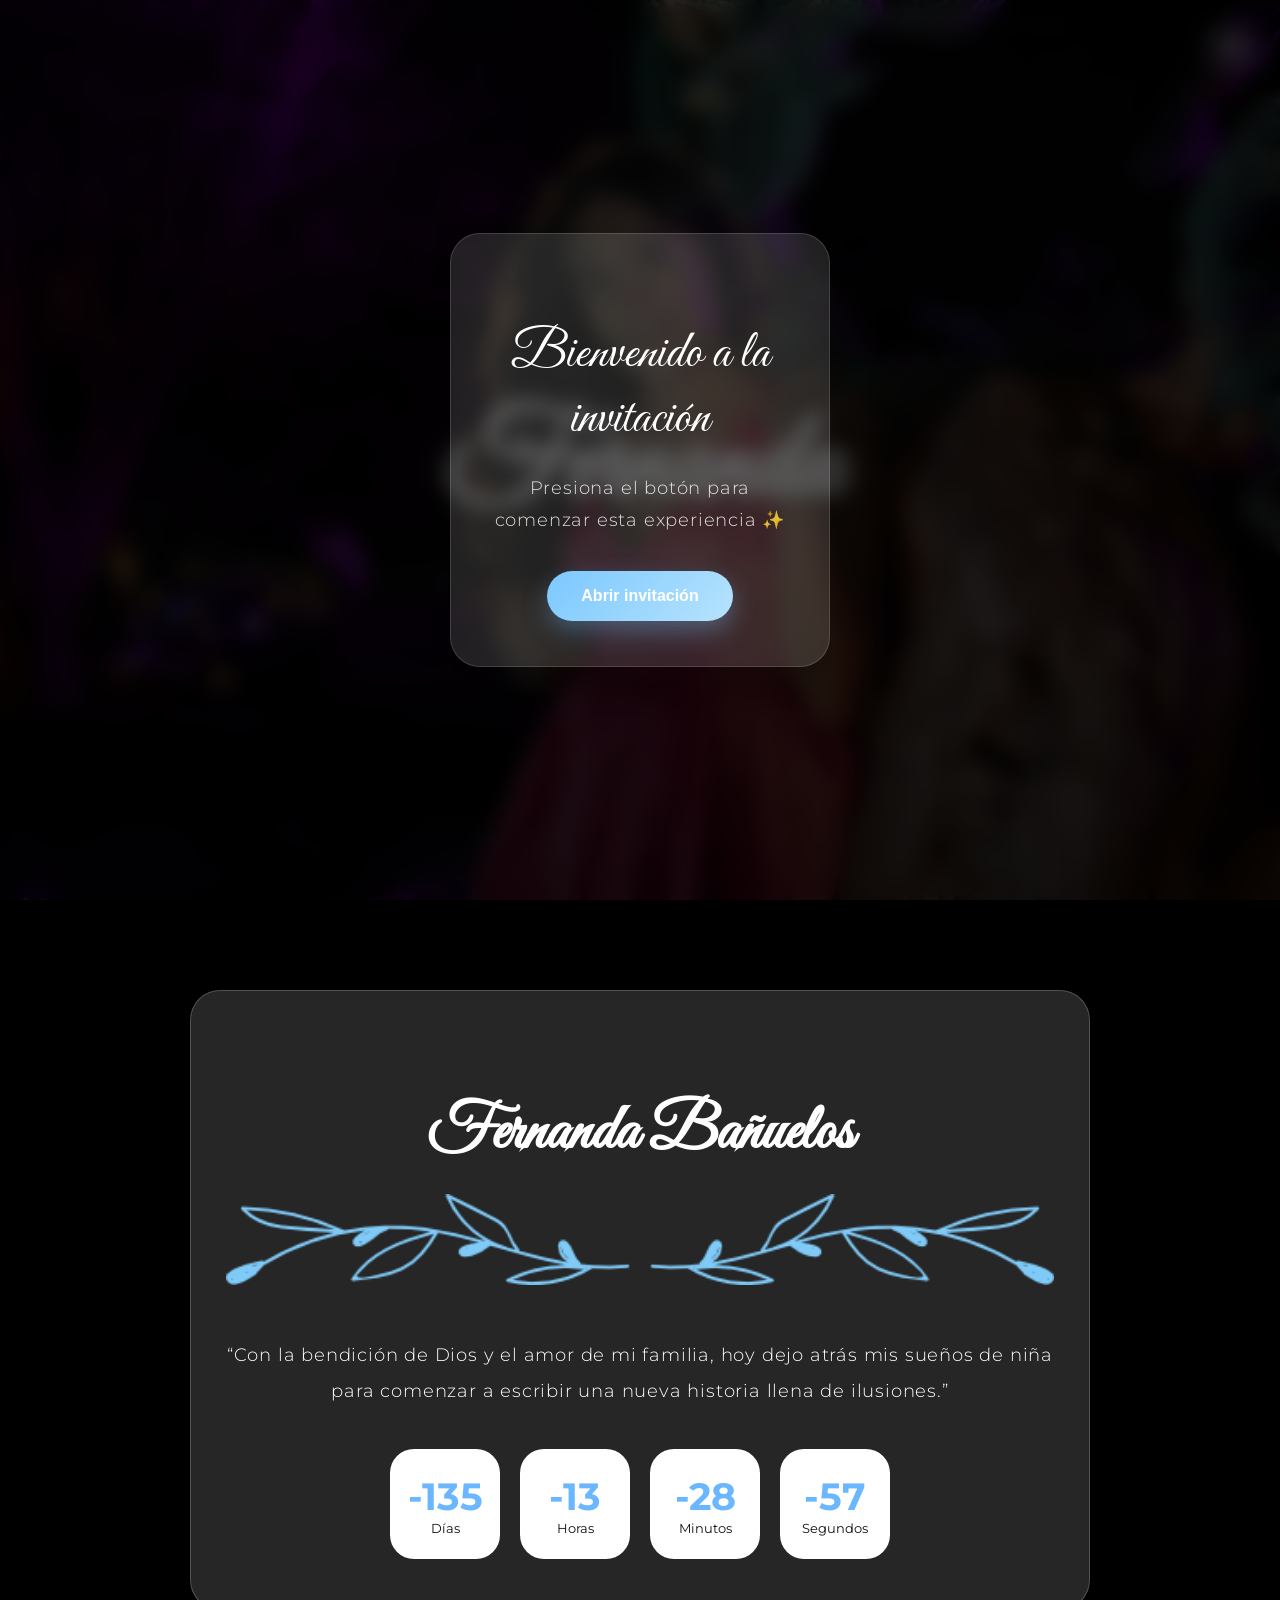
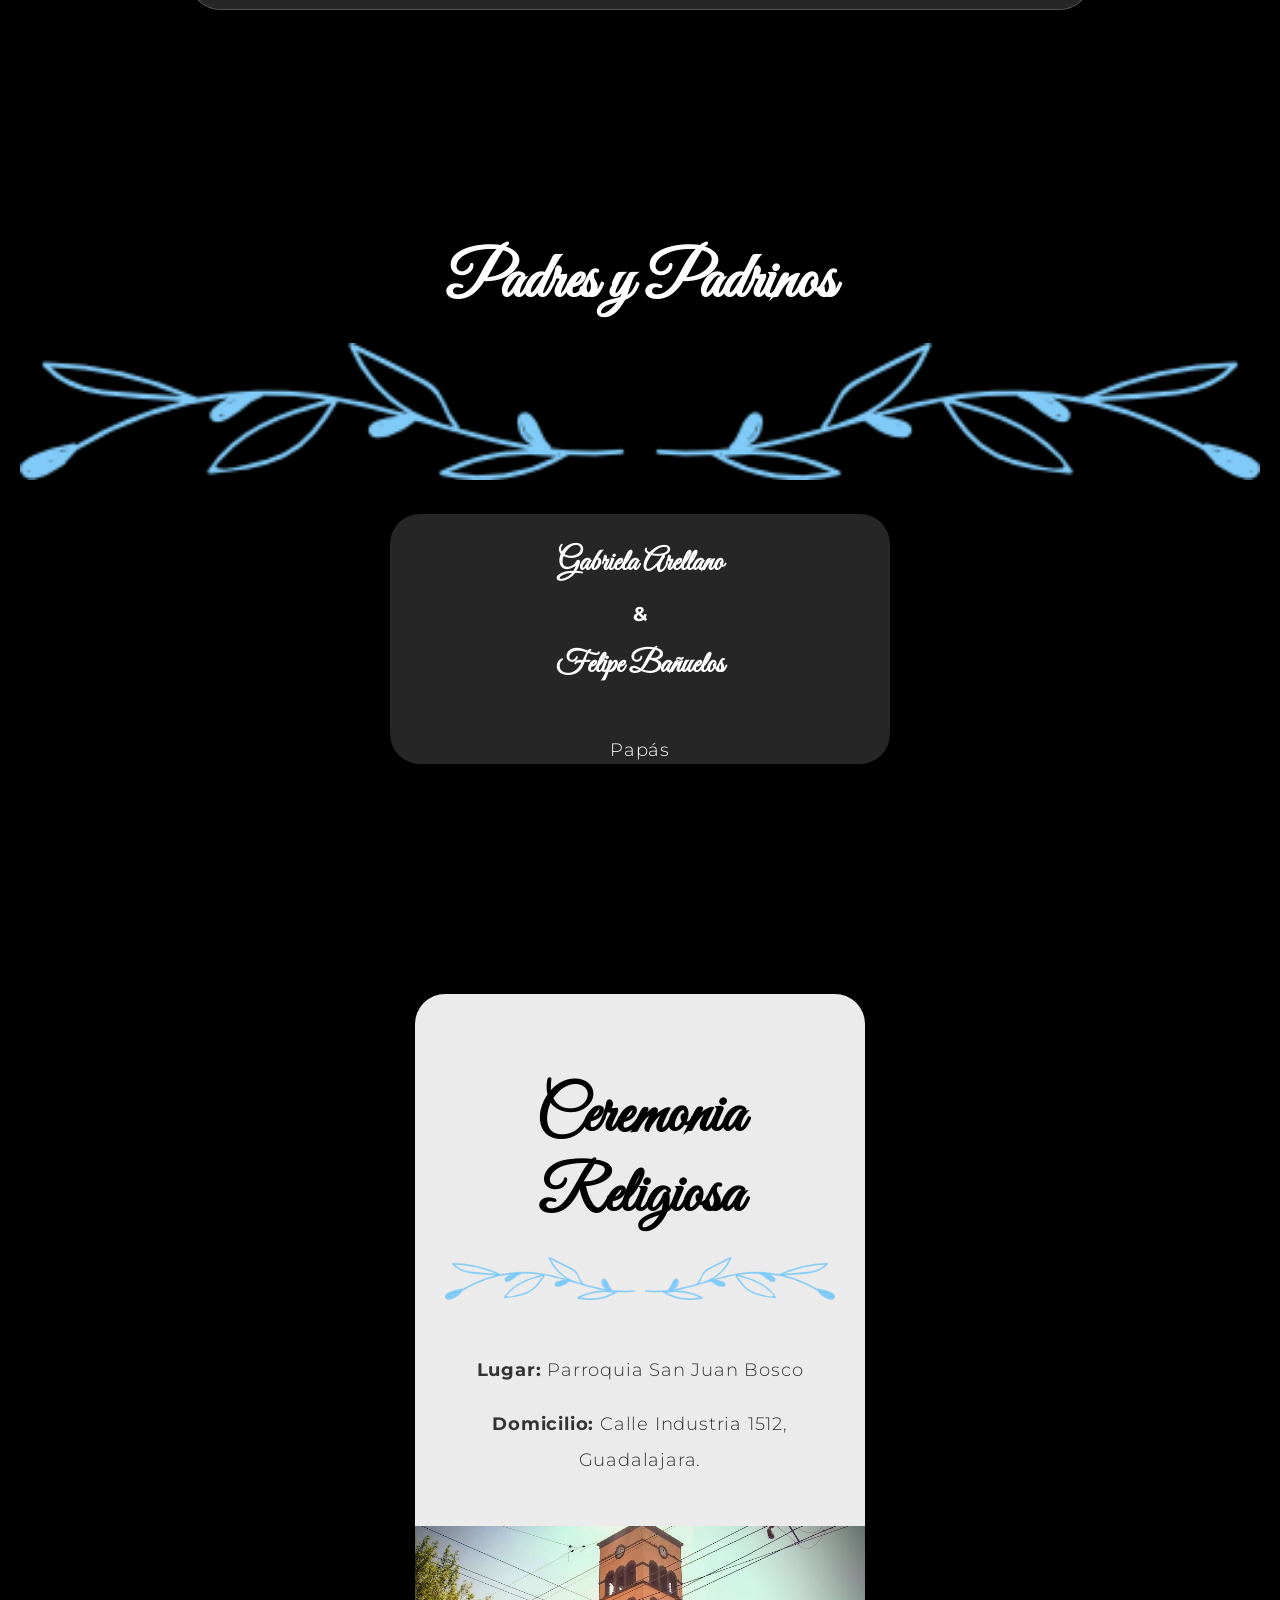
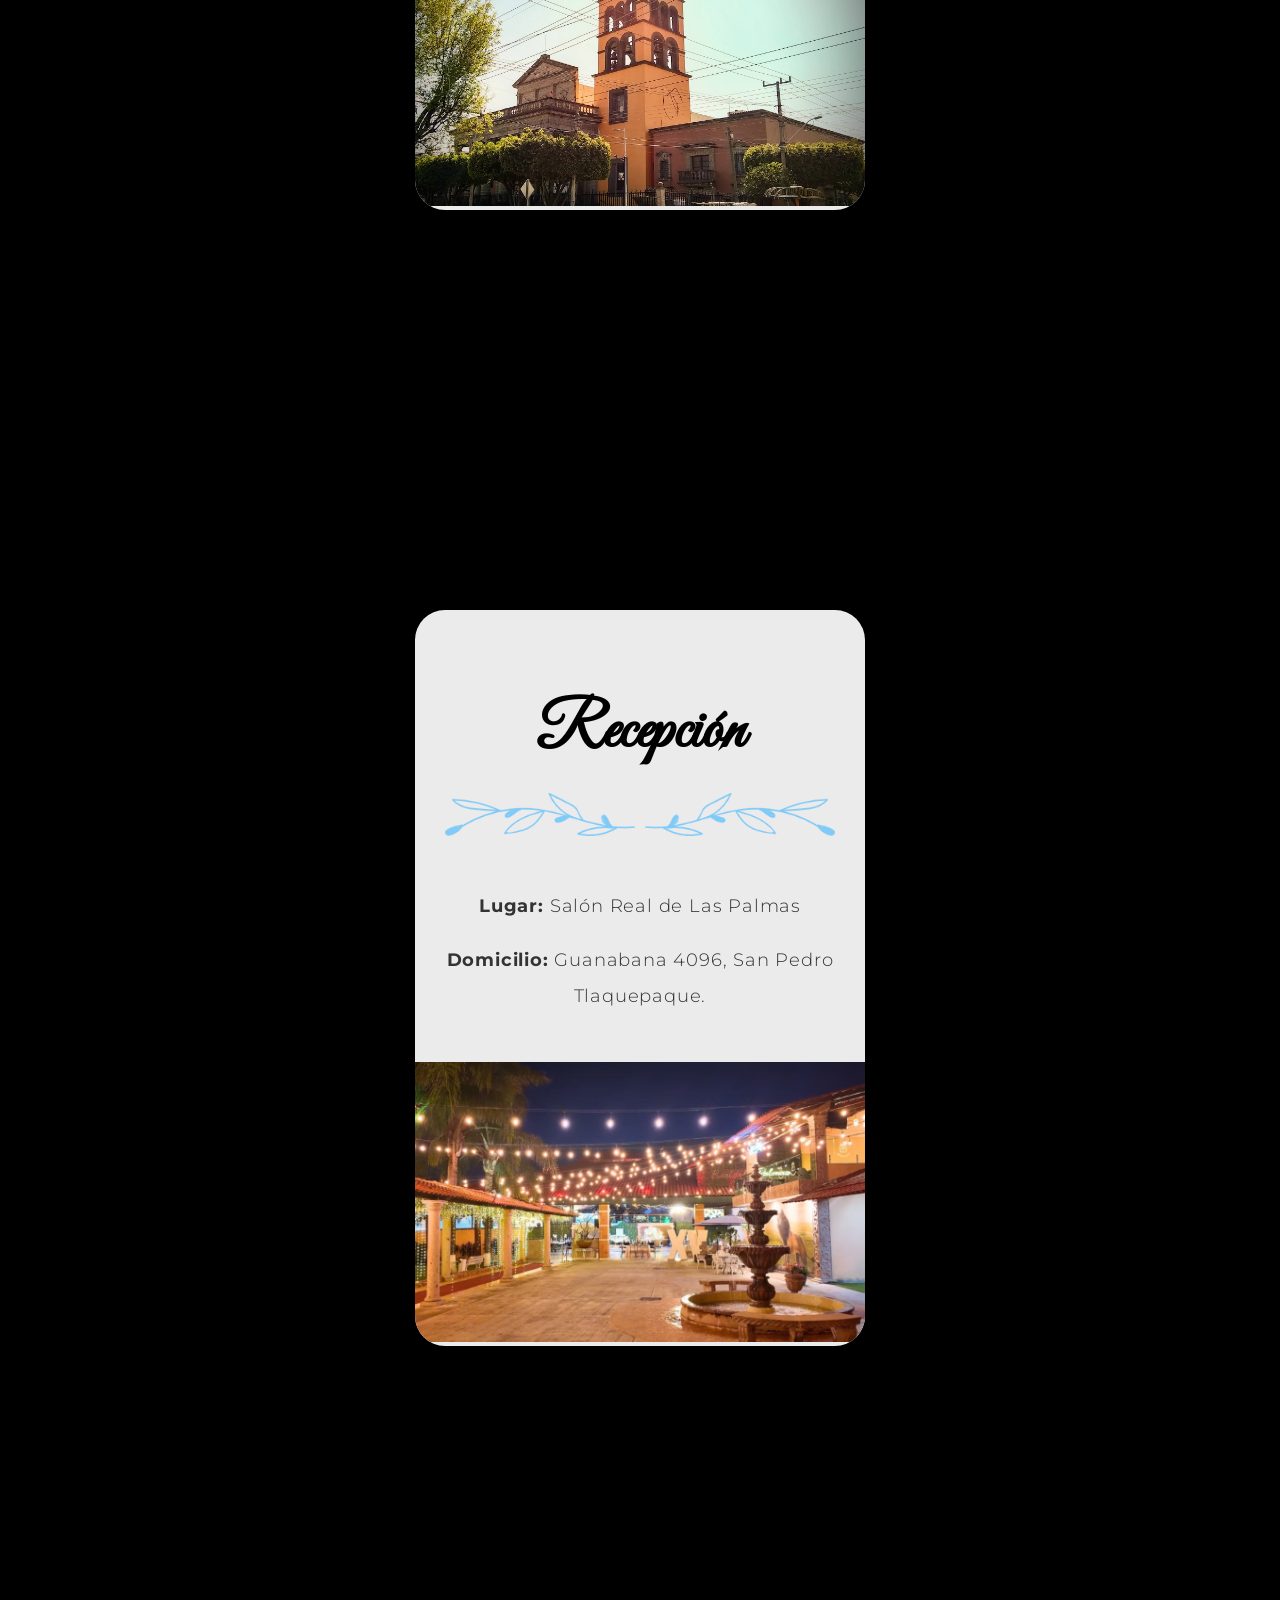
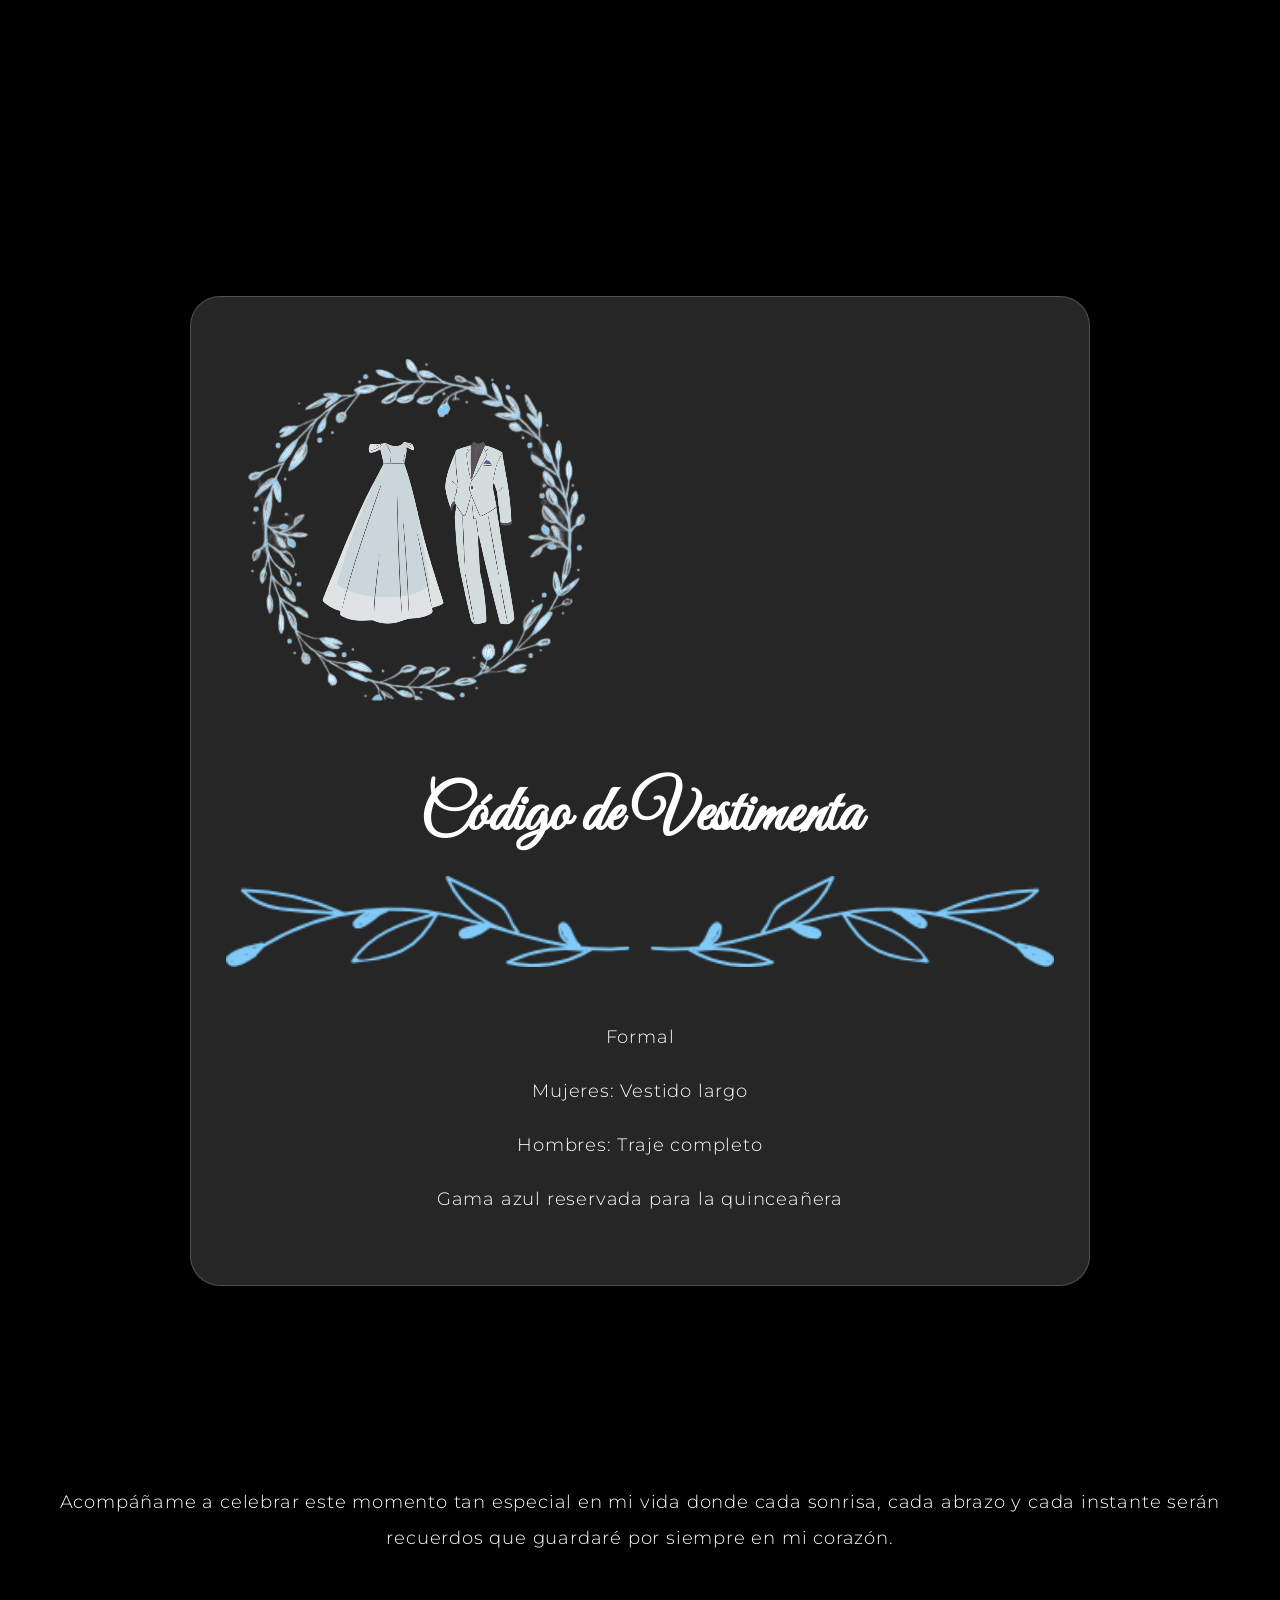
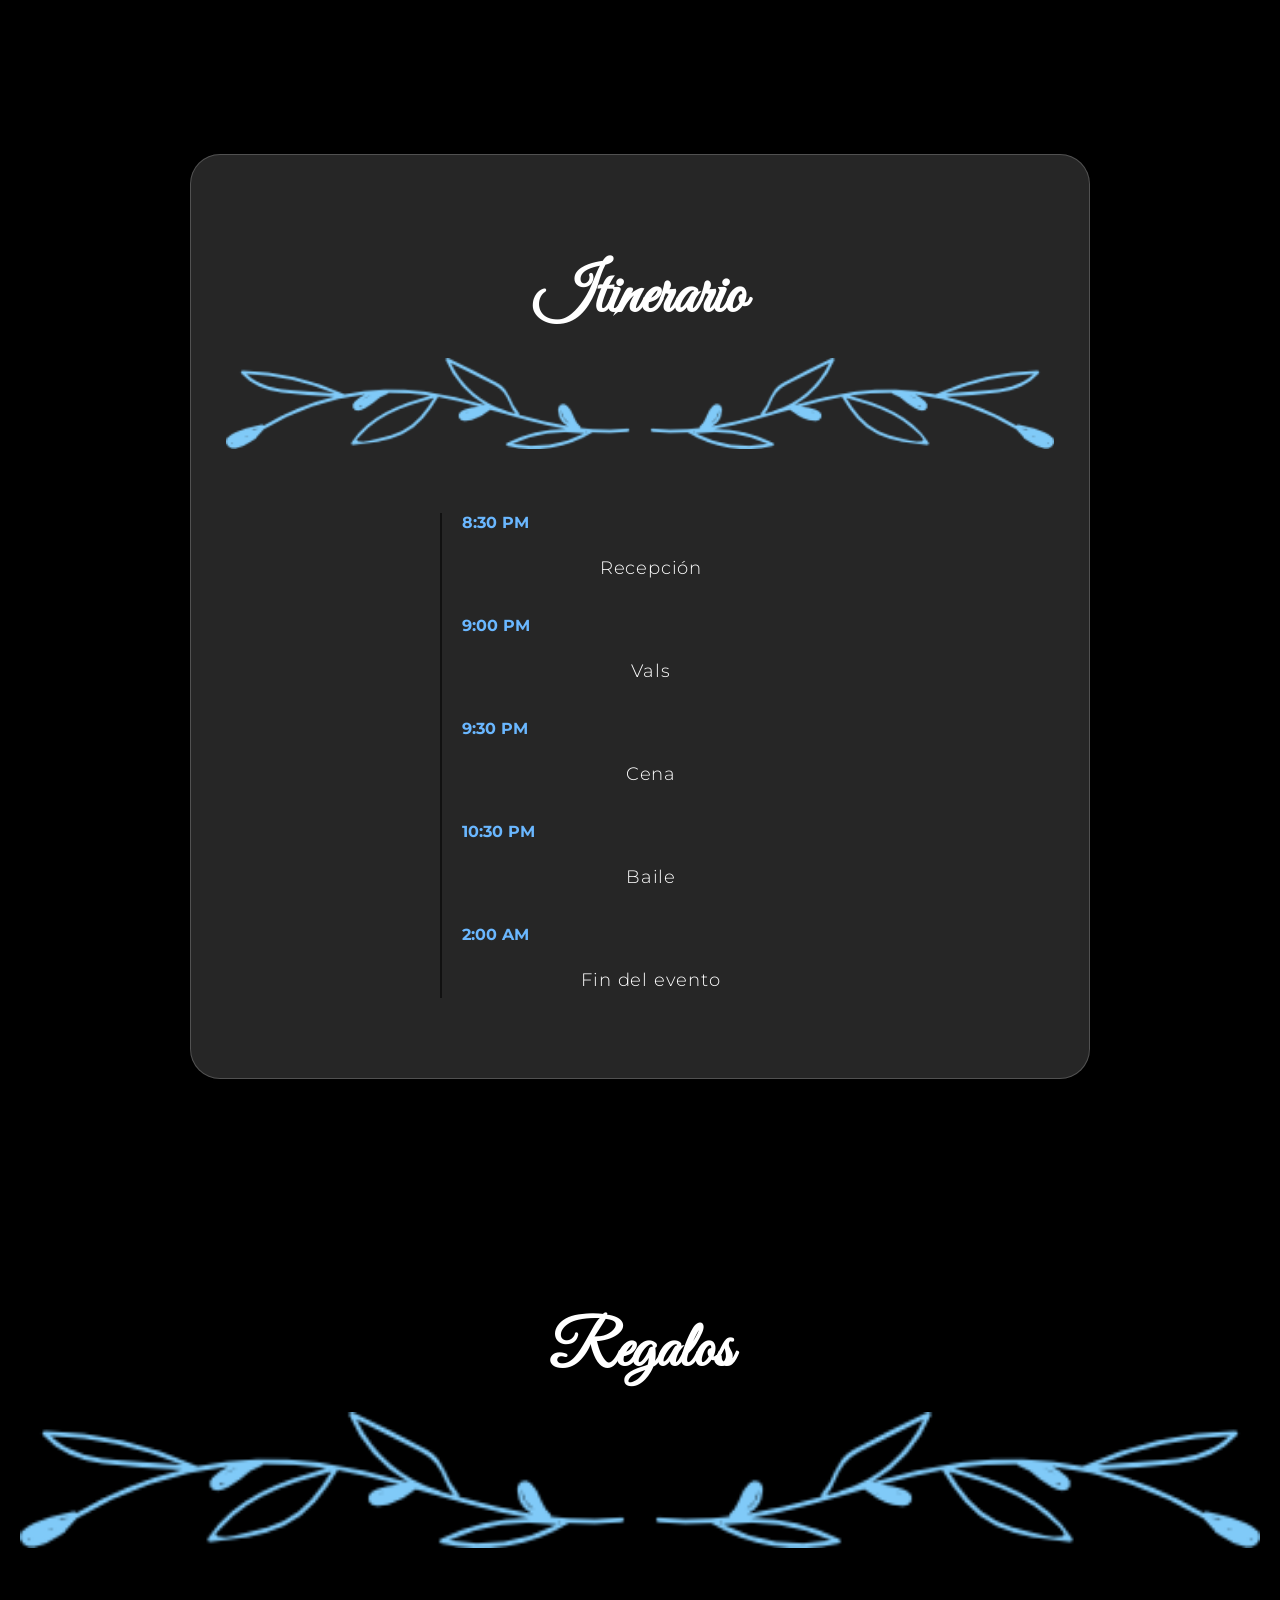
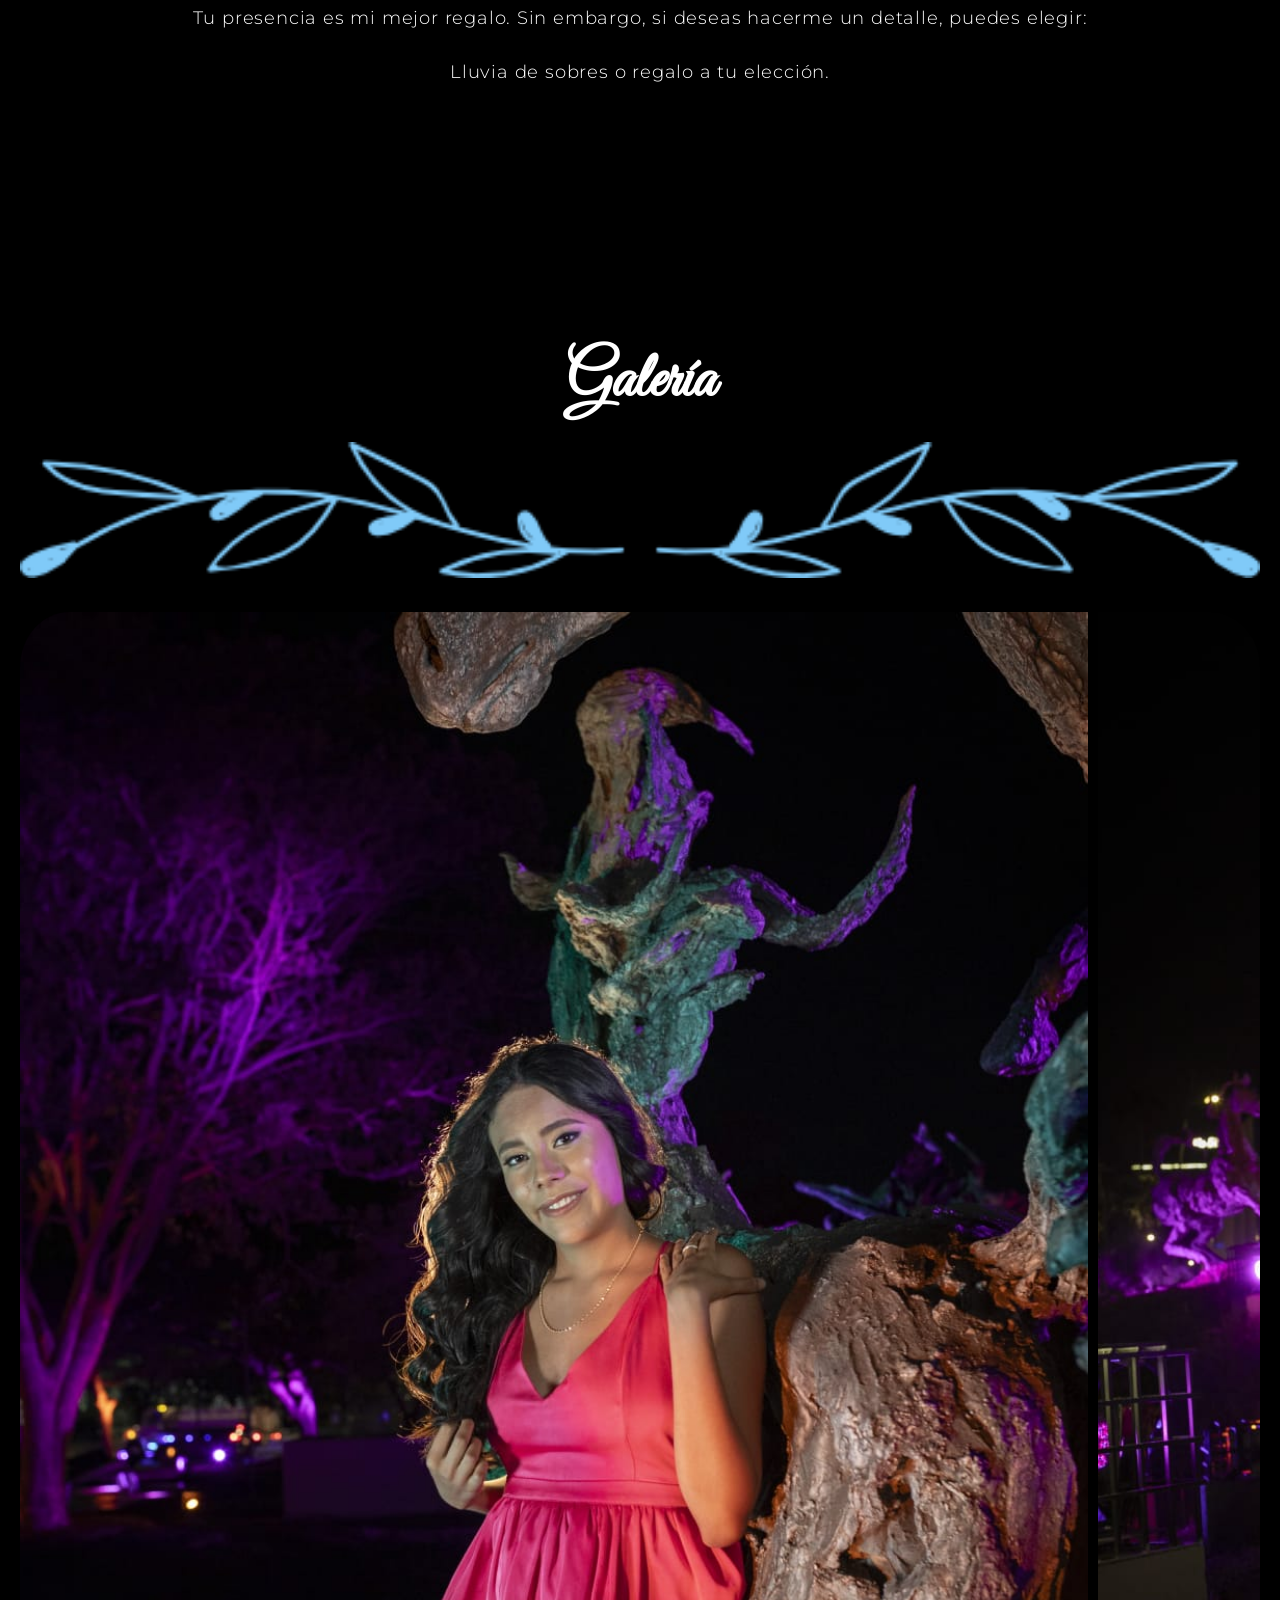
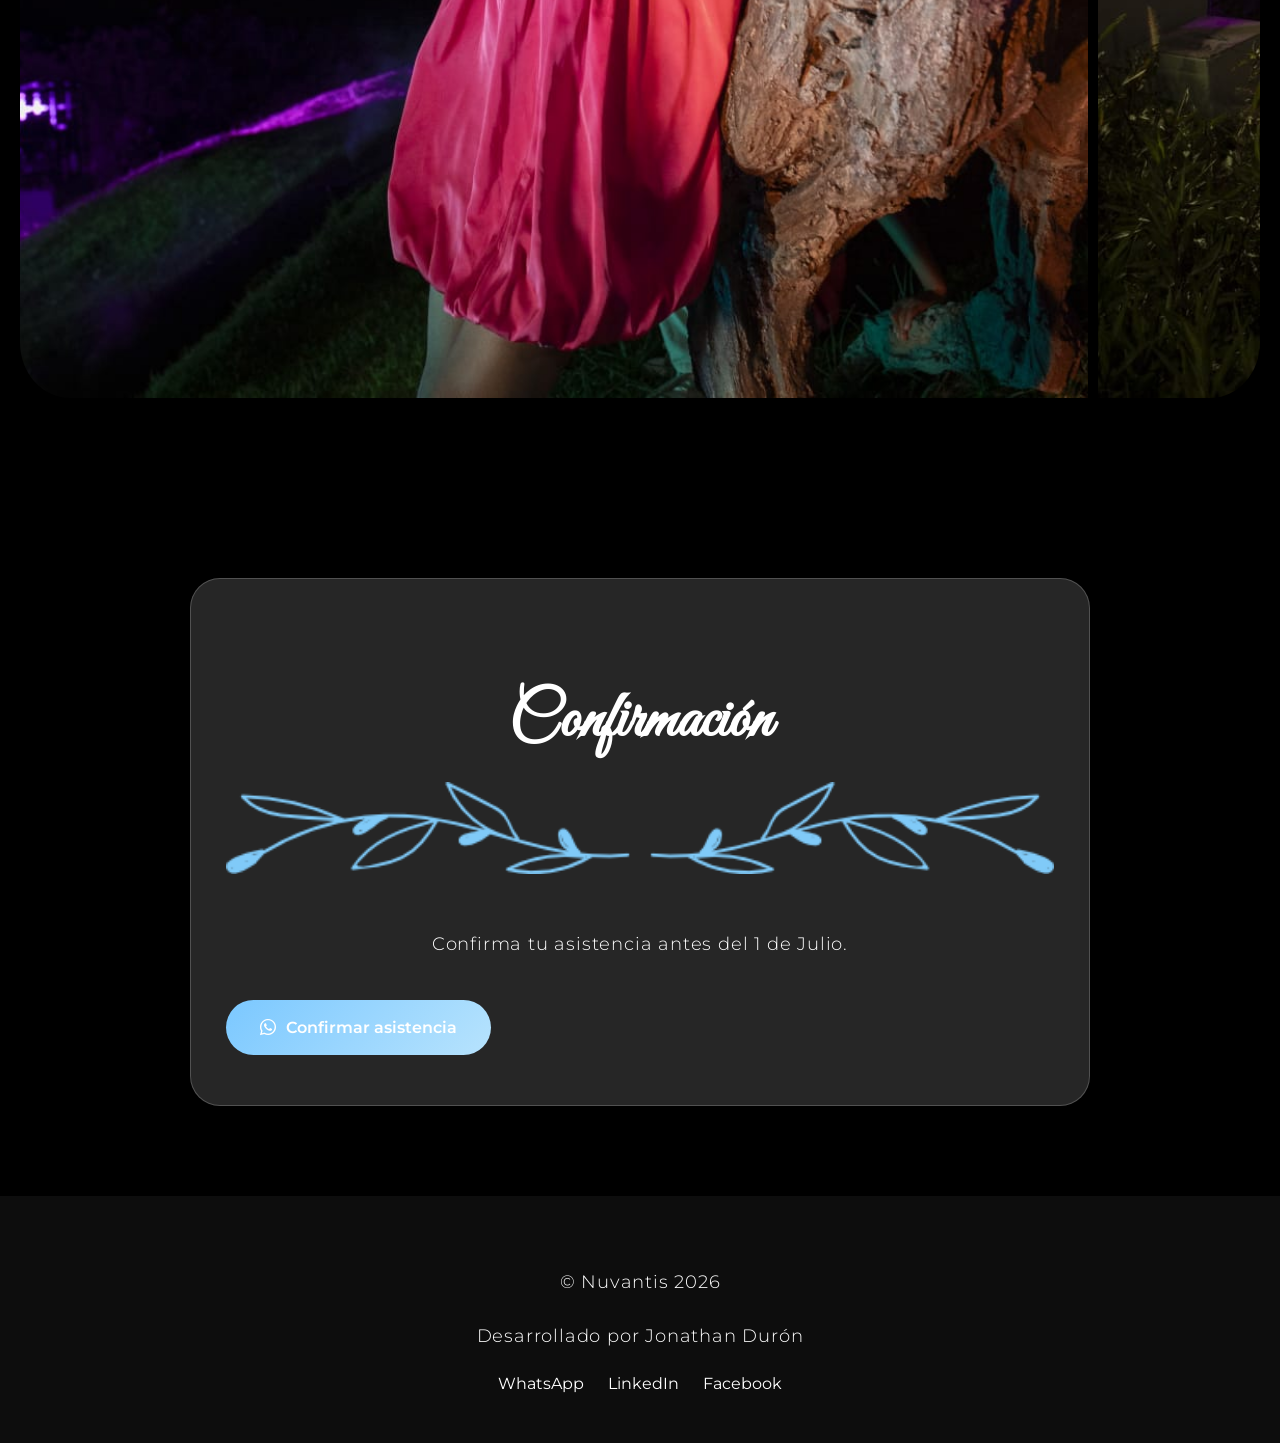
==== commit 245e78eb: "music changes" ====
--- a/fernandaFest.html
+++ b/fernandaFest.html
@@ -20,6 +20,30 @@
 </head>
 
 <body>
+    <!-- INTRO MODAL -->
+
+<div id="welcomeModal">
+
+    <div class="welcome-box">
+
+        <h2>
+            Bienvenido a la invitación
+        </h2>
+
+        <p>
+            Presiona el botón para comenzar
+            esta experiencia ✨
+        </p>
+
+        <button id="startExperience">
+
+            Abrir invitación
+
+        </button>
+
+    </div>
+
+</div>
 
     <!-- MÚSICA -->
     <audio id="music" loop>
--- a/style/style.css
+++ b/style/style.css
@@ -725,4 +725,162 @@
 
         font-size: 16px;
     }
+}
+
+/* =========================
+   WELCOME MODAL
+========================= */
+
+#welcomeModal {
+
+    position: fixed;
+
+    inset: 0;
+
+    width: 100%;
+
+    height: 100%;
+
+    background:
+        rgba(0,0,0,0.72);
+
+    backdrop-filter: blur(10px);
+
+    -webkit-backdrop-filter: blur(10px);
+
+    display: flex;
+
+    justify-content: center;
+
+    align-items: center;
+
+    z-index: 99999;
+
+    transition: all .8s ease;
+}
+
+.welcome-box {
+
+    width: 90%;
+
+    max-width: 380px;
+
+    background:
+        rgba(255,255,255,0.12);
+
+    border:
+        1px solid rgba(255,255,255,0.15);
+
+    border-radius: 30px;
+
+    padding: 45px 30px;
+
+    text-align: center;
+
+    box-shadow:
+        0 15px 40px rgba(0,0,0,0.35);
+
+    animation:
+        welcomeFade 1s ease;
+}
+
+.welcome-box h2 {
+
+    font-family: 'Great Vibes', cursive;
+
+    font-size: 52px;
+
+    color: white;
+
+    margin-bottom: 20px;
+
+    font-weight: 400;
+}
+
+.welcome-box p {
+
+    color: rgba(255,255,255,0.85);
+
+    margin-bottom: 35px;
+
+    line-height: 1.8;
+}
+
+#welcomeModal button {
+
+    border: none;
+
+    padding: 16px 34px;
+
+    border-radius: 50px;
+
+    background:
+        linear-gradient(
+            135deg,
+            #7bc8ff,
+            #B7E3FD
+        );
+
+    color: white;
+
+    font-size: 16px;
+
+    font-weight: 600;
+
+    cursor: pointer;
+
+    transition: all .35s ease;
+
+    box-shadow:
+        0 10px 25px rgba(123,200,255,.35);
+}
+
+#welcomeModal button:hover {
+
+    transform:
+        translateY(-4px)
+        scale(1.03);
+}
+
+/* Fade OUT */
+
+#welcomeModal.hide {
+
+    opacity: 0;
+
+    visibility: hidden;
+}
+
+/* Animación */
+
+@keyframes welcomeFade {
+
+    from {
+
+        opacity: 0;
+
+        transform:
+            translateY(30px)
+            scale(.95);
+    }
+
+    to {
+
+        opacity: 1;
+
+        transform:
+            translateY(0)
+            scale(1);
+    }
+}
+
+/* MOBILE */
+
+@media (max-width: 768px) {
+
+    .welcome-box h2 {
+
+        font-size: 42px;
+    }
+
 }
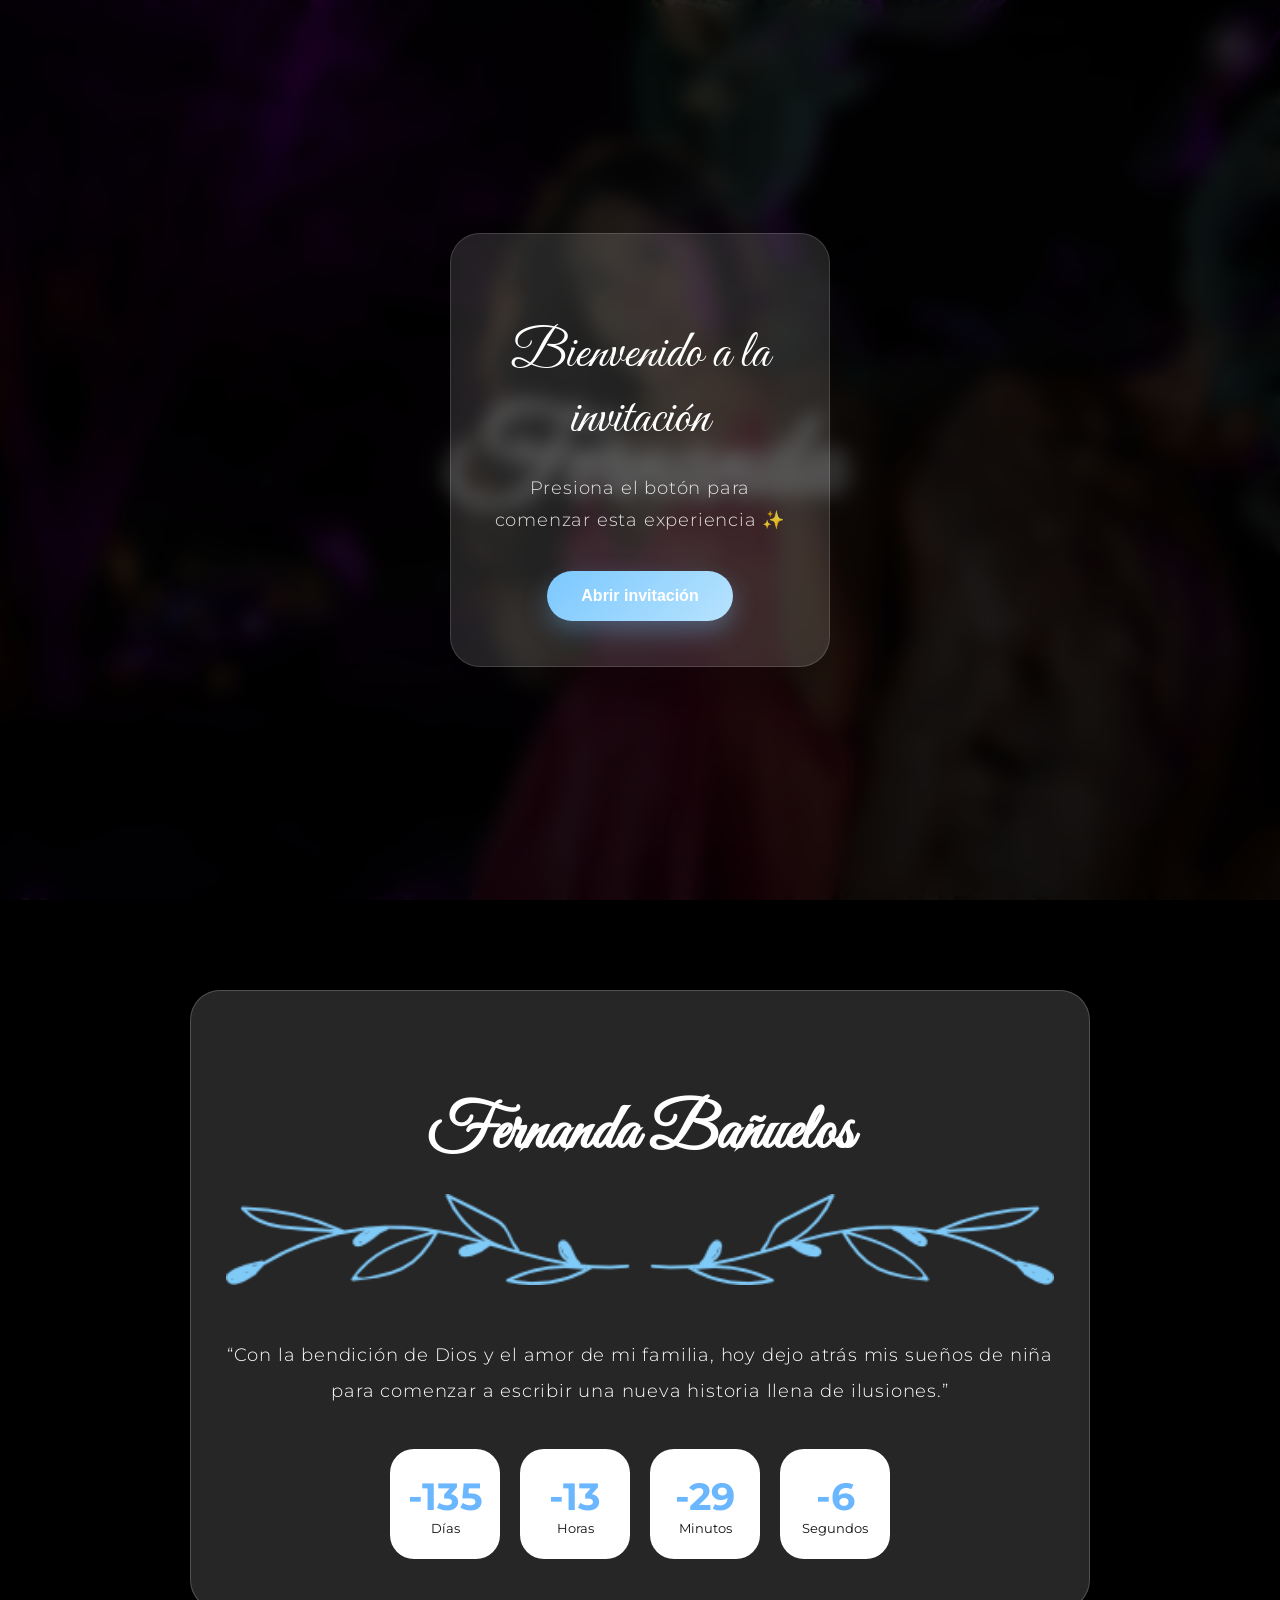
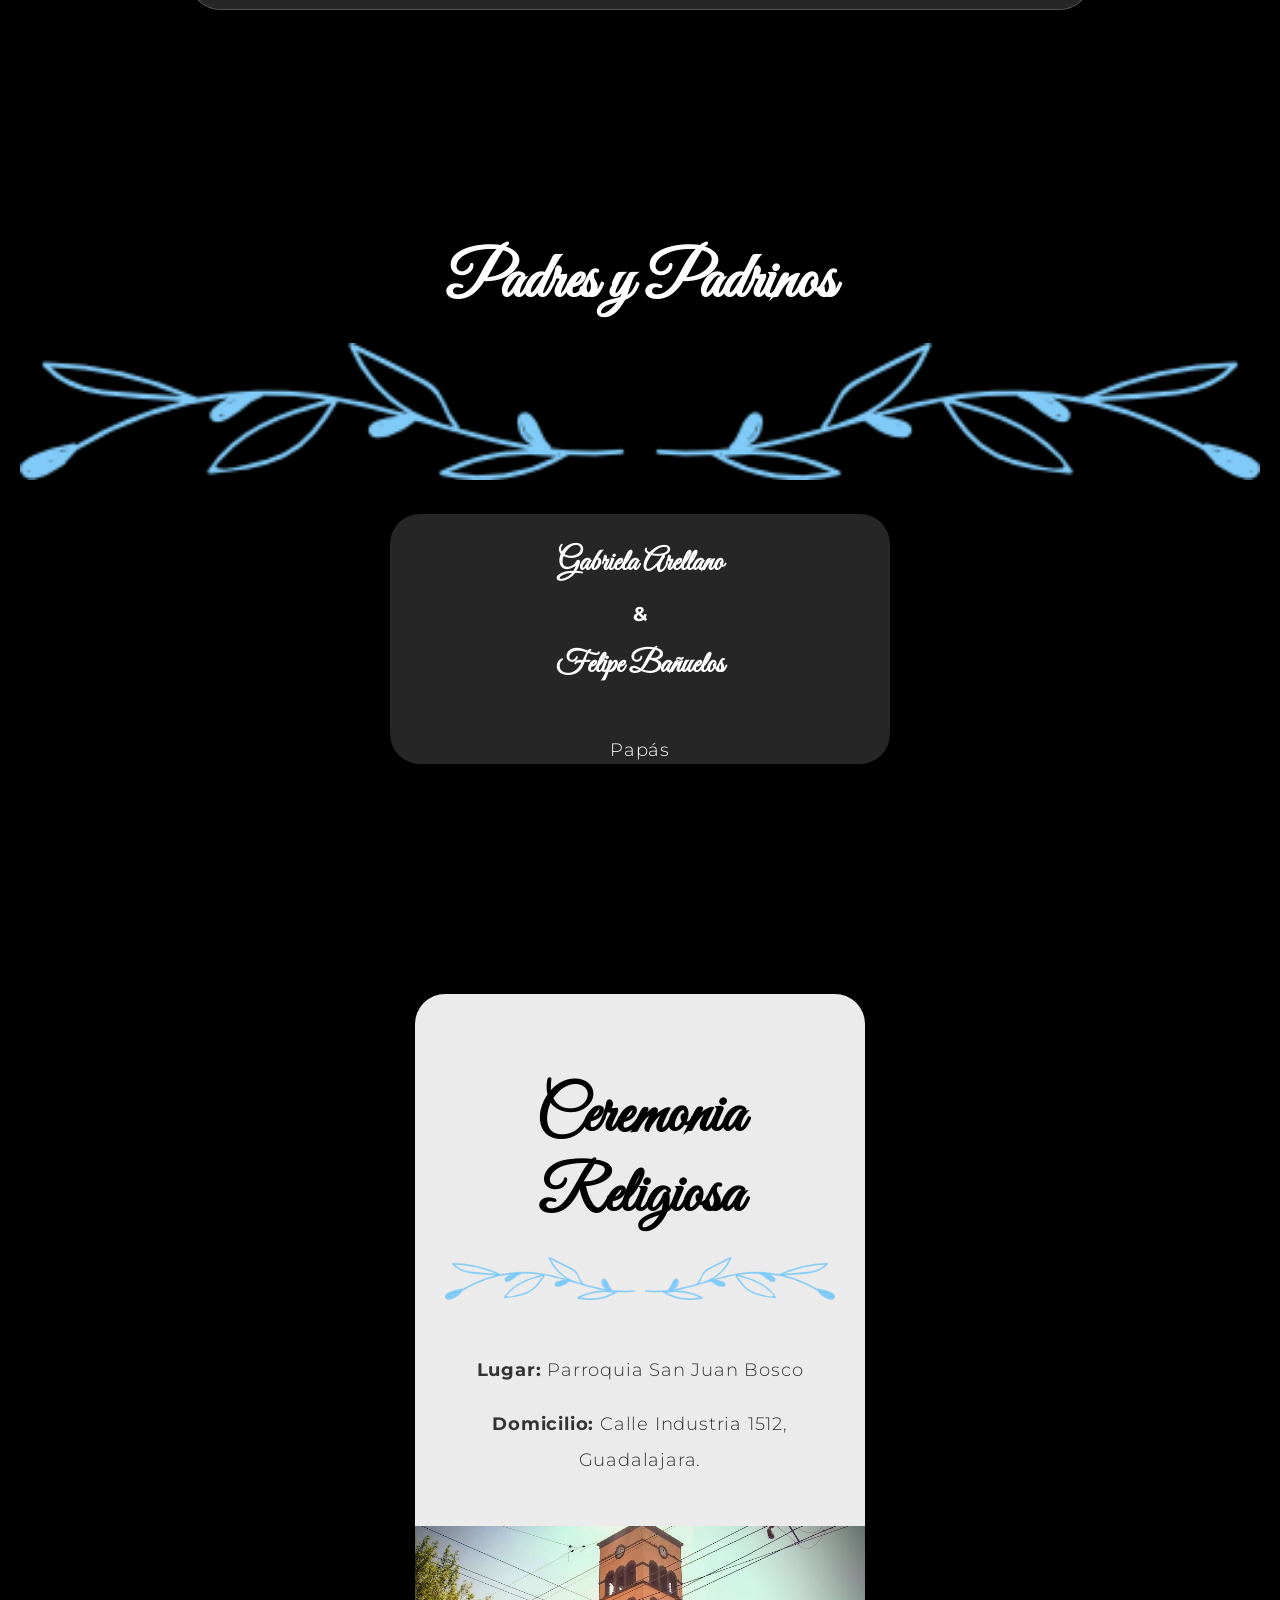
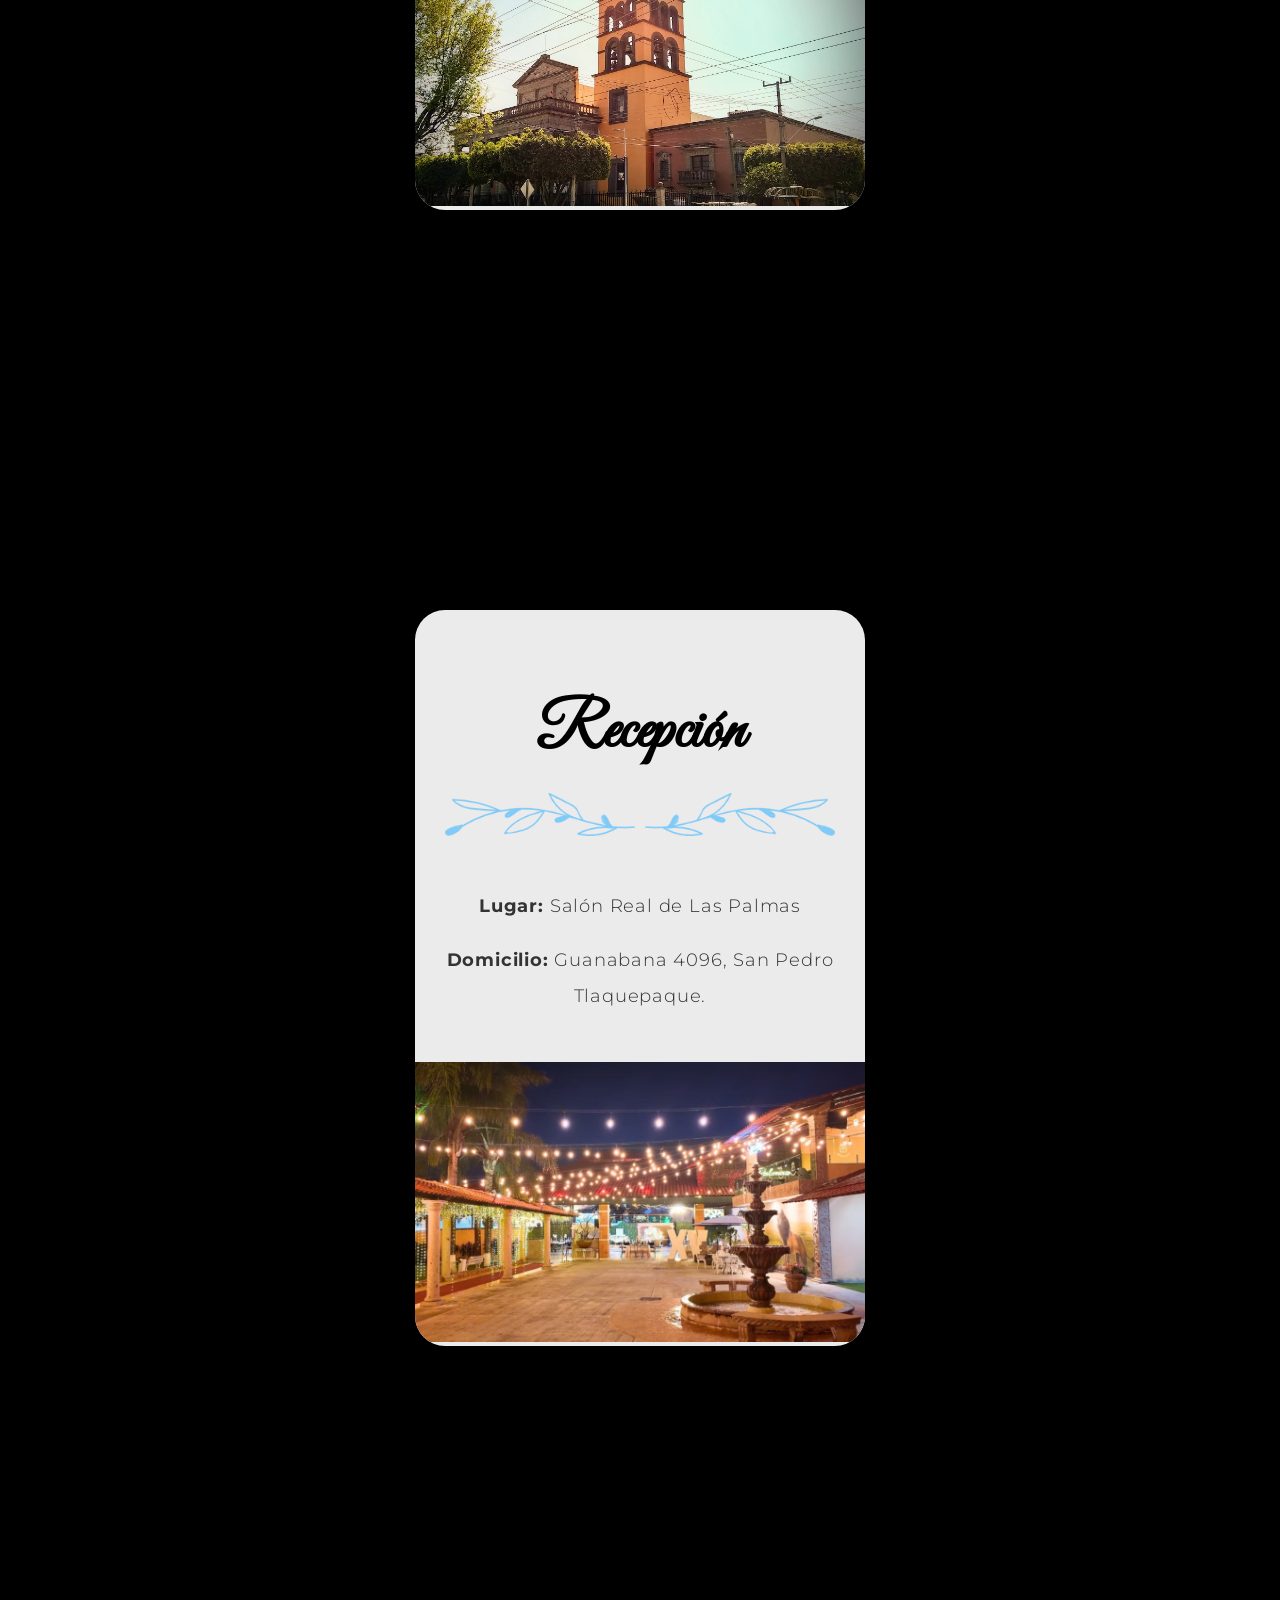
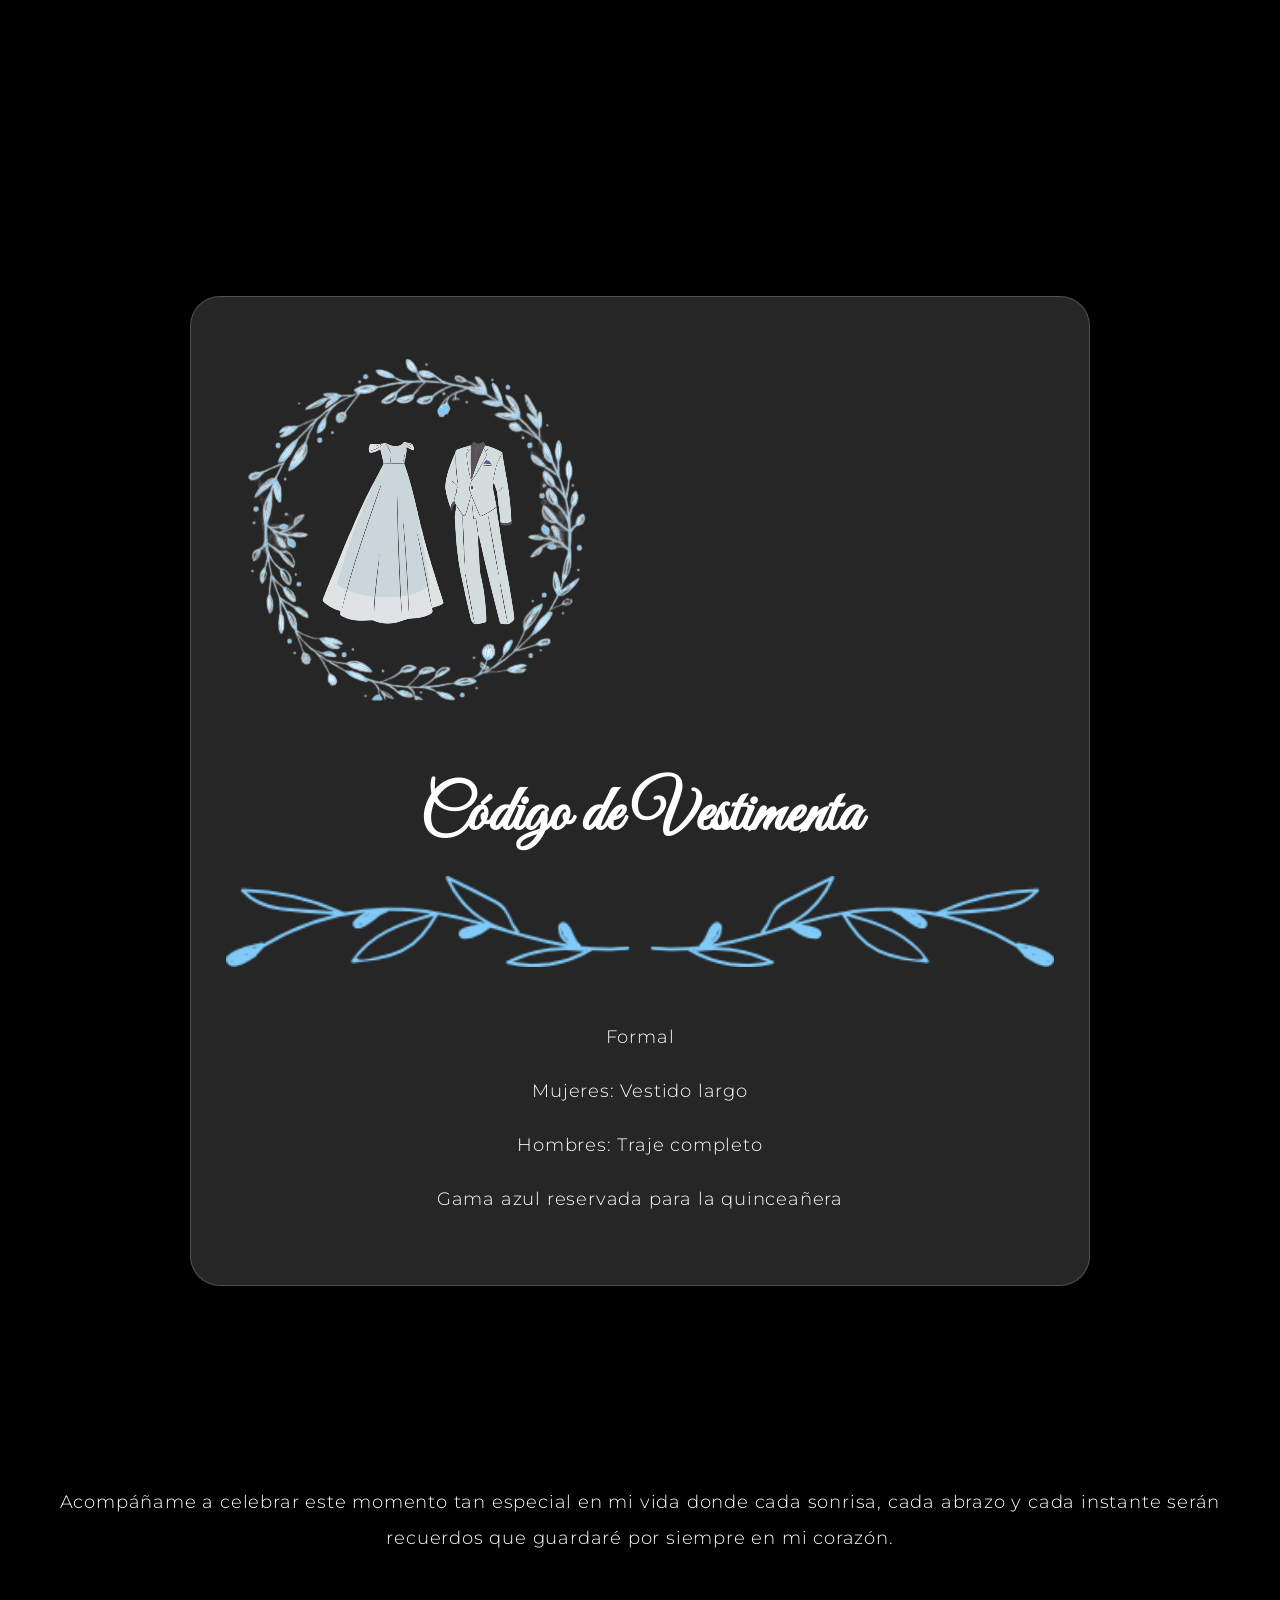
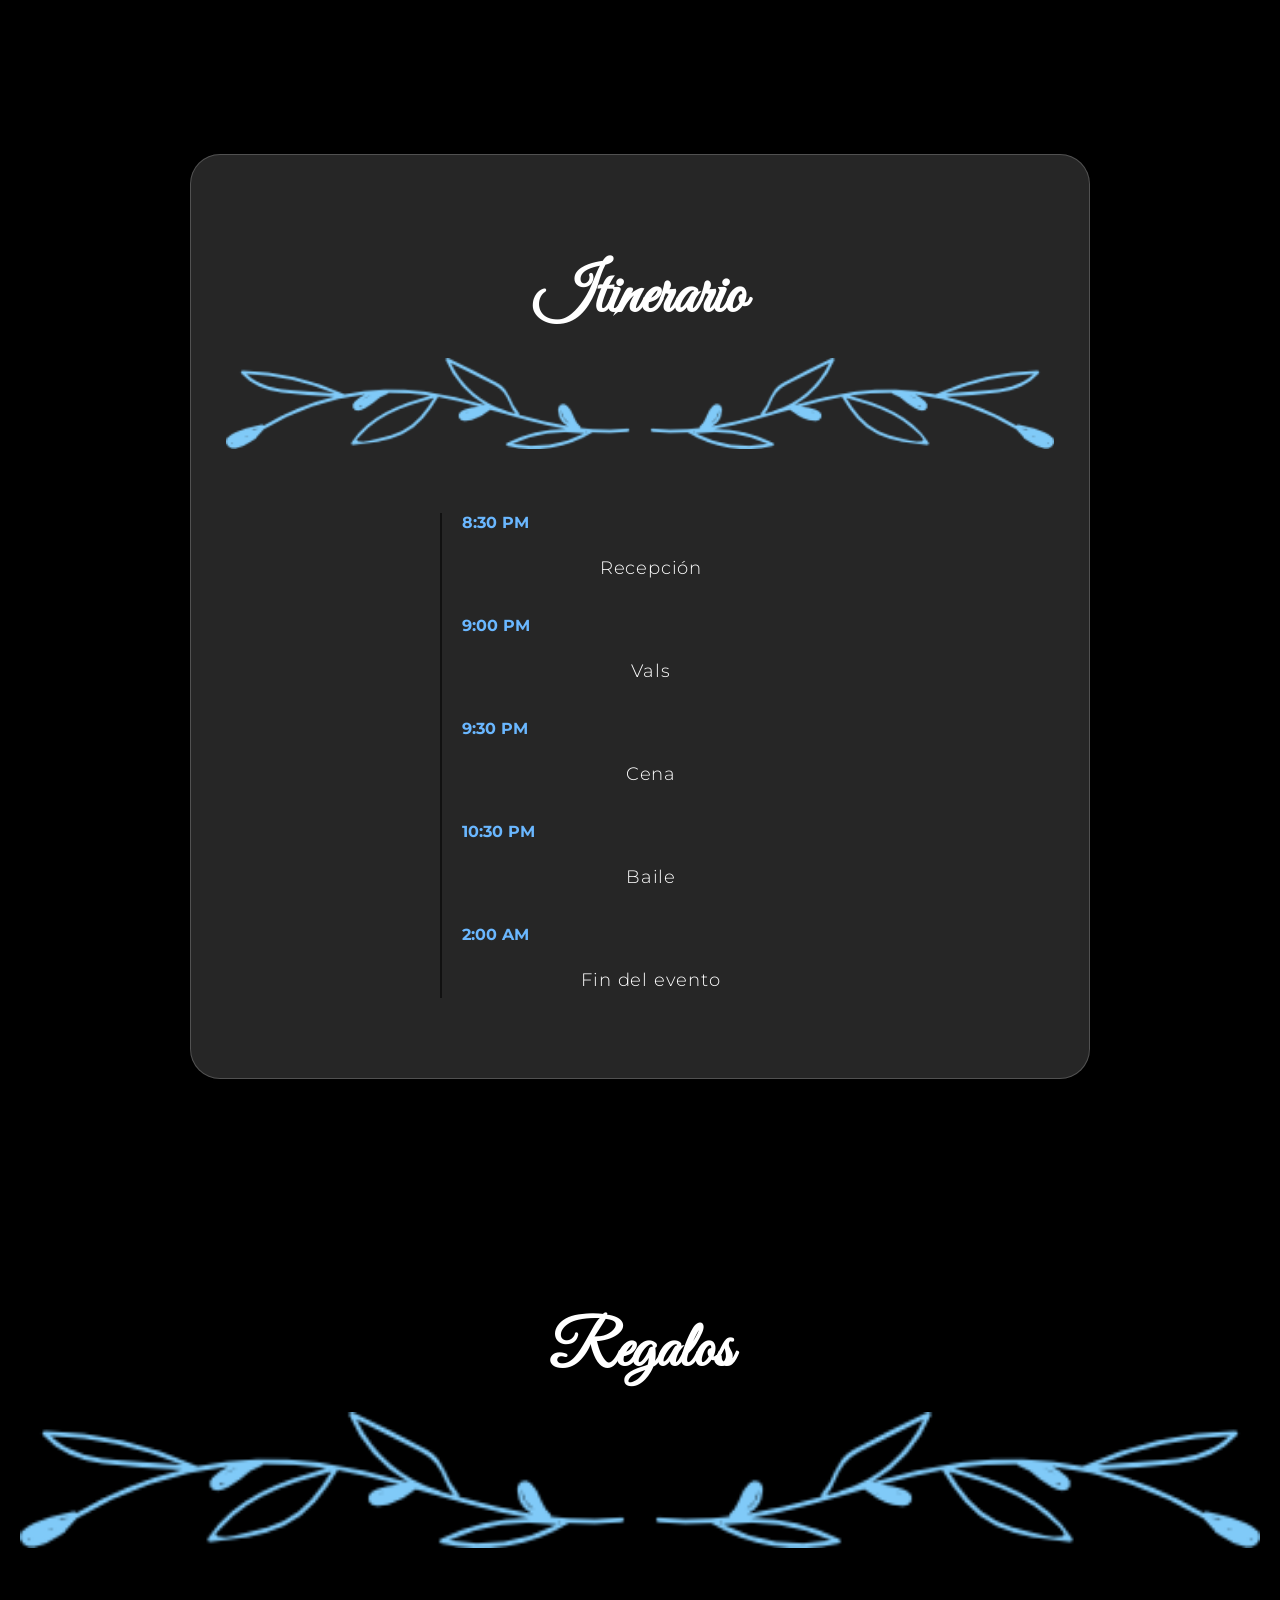
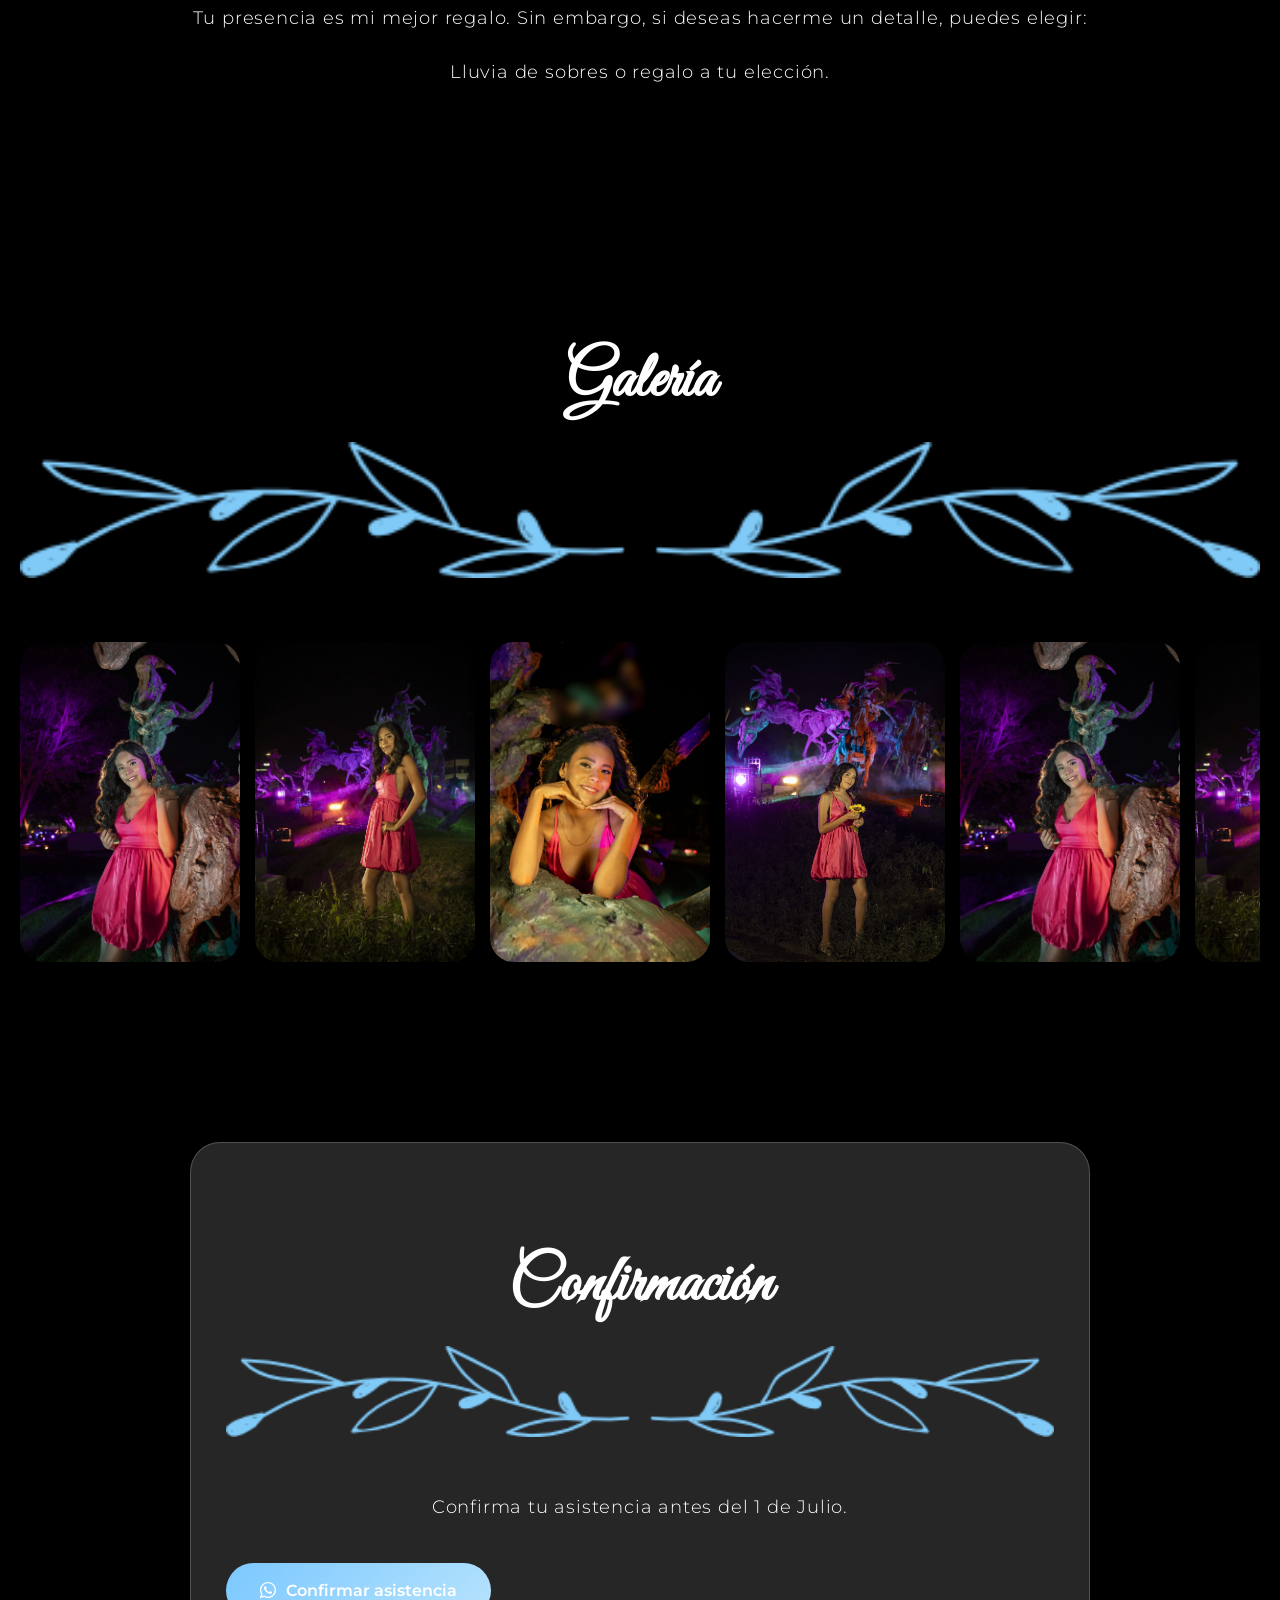
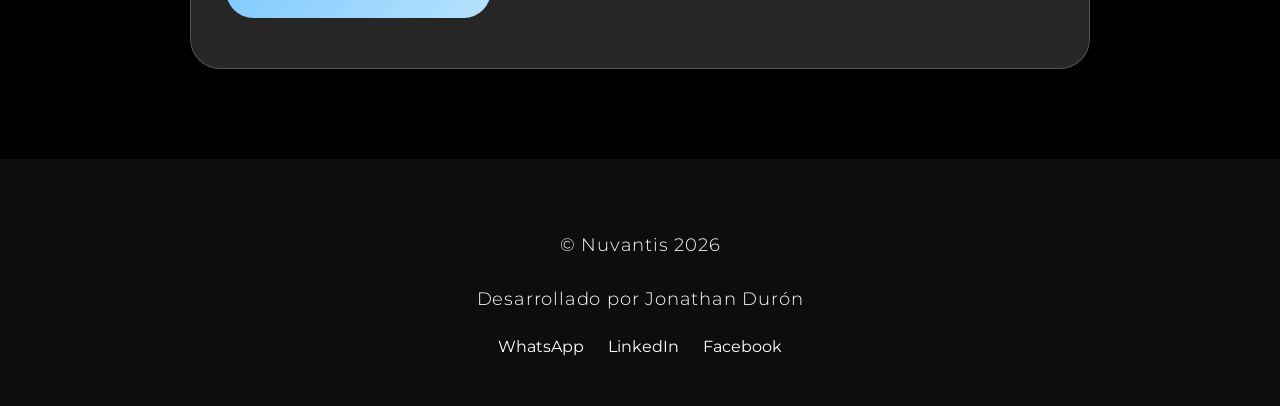
==== commit 5eef8211: "galería changes" ====
--- a/fernandaFest.html
+++ b/fernandaFest.html
@@ -364,17 +364,54 @@
 
     <!-- GALERÍA -->
     <section class="section white">
-        <h2 class="title-script light">
-            Galería
-        </h2>
-        <img src="images/separador.webp" class="separator" style="width: 400%; height: 30%;">
-        <div class="carousel carousel-track" >
-            <img src="images/1.jpeg">
-            <img src="images/2.jpeg">
-            <img src="images/3.jpeg">
-            <img src="images/4.jpeg">
-        </div>
-    </section>
+
+    <h2 class="title-script light">
+        Galería
+    </h2>
+
+    <img
+        src="images/separador.webp"
+        class="separator">
+
+    <div class="carousel">
+
+    <div class="carousel-track">
+
+        <!-- originales -->
+
+        <img src="images/1.jpeg">
+        <img src="images/2.jpeg">
+        <img src="images/3.jpeg">
+        <img src="images/4.jpeg">
+        <img src="images/1.jpeg">
+        <img src="images/2.jpeg">
+        <img src="images/3.jpeg">
+        <img src="images/4.jpeg">
+        <img src="images/1.jpeg">
+        <img src="images/2.jpeg">
+        <img src="images/3.jpeg">
+        <img src="images/4.jpeg">
+        <img src="images/1.jpeg">
+        <img src="images/2.jpeg">
+        <img src="images/3.jpeg">
+        <img src="images/4.jpeg">
+        <img src="images/1.jpeg">
+        <img src="images/2.jpeg">
+        <img src="images/3.jpeg">
+        <img src="images/4.jpeg">
+
+        <!-- duplicadas -->
+
+        <img src="images/1.jpeg">
+        <img src="images/2.jpeg">
+        <img src="images/3.jpeg">
+        <img src="images/4.jpeg">
+
+    </div>
+
+</div>
+
+</section>
 
 
     <!-- CONFIRMACIÓN -->
--- a/style/style.css
+++ b/style/style.css
@@ -39,10 +39,8 @@
     height: 100%;
 
     background:
-        linear-gradient(
-            rgba(0,0,0,0.45),
-            rgba(0,0,0,0.45)
-        ),
+        linear-gradient(rgba(0, 0, 0, 0.45),
+            rgba(0, 0, 0, 0.45)),
         url('../images/6.jpeg');
 
     background-size: cover;
@@ -54,7 +52,8 @@
     will-change: transform;
 }
 
-html, body {
+html,
+body {
 
     width: 100%;
 
@@ -98,10 +97,8 @@
     inset: 0;
 
     background:
-        linear-gradient(
-            rgba(0,0,0,0.2),
-            rgba(0,0,0,0.6)
-        );
+        linear-gradient(rgba(0, 0, 0, 0.2),
+            rgba(0, 0, 0, 0.6));
 
     display: flex;
 
@@ -121,8 +118,8 @@
     margin: 0;
 
     text-shadow:
-        0 0 25px rgba(255,255,255,.3),
-        0 8px 20px rgba(0,0,0,.5);
+        0 0 25px rgba(255, 255, 255, .3),
+        0 8px 20px rgba(0, 0, 0, .5);
 }
 
 .hero-subtitle {
@@ -169,7 +166,7 @@
 
     margin: auto;
 
-    background: rgba(255,255,255,0.15);
+    background: rgba(255, 255, 255, 0.15);
 
     backdrop-filter: blur(12px);
 
@@ -178,9 +175,9 @@
     padding: 50px 35px;
 
     box-shadow:
-        0 10px 40px rgba(0,0,0,0.2);
-
-    border: 1px solid rgba(255,255,255,0.2);
+        0 10px 40px rgba(0, 0, 0, 0.2);
+
+    border: 1px solid rgba(255, 255, 255, 0.2);
 }
 
 /* TITLES */
@@ -301,7 +298,7 @@
 
     border-radius: 30px;
 
-    background: rgba(255,255,255,0.15);
+    background: rgba(255, 255, 255, 0.15);
 
     backdrop-filter: blur(8px);
 }
@@ -329,7 +326,7 @@
     justify-content: center;
 
     align-items: center;
-    
+
 }
 
 .slide h3 {
@@ -348,11 +345,13 @@
 
 @keyframes slideFamily {
 
-    0%,40% {
+    0%,
+    40% {
         transform: translateX(0);
     }
 
-    50%,90% {
+    50%,
+    90% {
         transform: translateX(-100%);
     }
 
@@ -375,10 +374,10 @@
 
     border-radius: 30px;
 
-    background: rgba(255,255,255,0.92);
+    background: rgba(255, 255, 255, 0.92);
 
     box-shadow:
-        0 15px 35px rgba(0,0,0,0.18);
+        0 15px 35px rgba(0, 0, 0, 0.18);
 }
 
 .event-content {
@@ -438,7 +437,7 @@
     animation: galleryScroll 25s linear infinite;
 }*/
 
-h2{
+h2 {
     text-align: center;
 }
 
@@ -453,96 +452,104 @@
     border-radius: 24px;
 }*/
 
+/* =========================
+   GALERÍA
+========================= */
+
+/* =========================
+   CARRUSEL INFINITO
+========================= */
+
 .carousel {
+
+    width: 100%;
+
+    overflow: hidden;
+
+    position: relative;
+
+    margin-top: 30px;
+}
+
+.carousel-track {
+
     display: flex;
-    overflow: hidden;
-    border-radius: 4%;
+
+    align-items: center;
+
+    gap: 15px;
+
+    width: fit-content;
+
+    animation:
+        infiniteScroll 50s linear infinite;
 }
 
 .carousel img {
-    width: 100%;
-    animation: slide 20s infinite;
-}
-
-.carousel img {
-        width: 200%;
-        object-fit: cover;
-    }
-
-.carousel-track {
-
-    display: flex;
+
+    width: 220px;
+
+    min-width: 220px;
+
+    height: 320px;
+
+    object-fit: cover;
+
+    border-radius: 24px;
+
+    flex-shrink: 0;
+
+    box-shadow:
+        0 8px 20px rgba(0,0,0,0.25);
+}
+
+/* LOOP REAL */
+
+@keyframes infiniteScroll {
+
+    from {
+
+        transform: translateX(0);
+    }
+
+    to {
+
+        transform: translateX(-375%);
+    }
+}
+
+/* MOBILE */
+
+@media (max-width:768px) {
+
+    .carousel img {
+
+        width: 180px;
+
+        min-width: 180px;
+
+        height: 260px;
+    }
+}
+
+/* BUTTON */
+
+.btn {
+
+    display: inline-flex;
+
+    align-items: center;
 
     gap: 10px;
 
-    width: 100%;
-
-    animation: galleryScroll 5s linear infinite;
-}
-@keyframes galleryScroll {
-
-    from {
-        transform: translateX(0);
-    }
-
-    to {
-        transform: translateX(-100%);
-    }
-}
-/*
-
-.carousel {
-
-    width: 100%;
-
-    overflow: hidden;
-
-    position: relative;
-}
-
-.carousel-track {
-
-    display: flex;
-
-    gap: 20px;
-
-    animation: galleryScroll 30s linear infinite;
-
-    width: fit-content;
-}
-
-.carousel img {
-
-    width: 220px;
-
-    min-width: 220px;
-
-    height: 320px;
-
-    object-fit: cover;
-
-    border-radius: 24px;
-}*/
-/* BUTTON */
-
-.btn {
-
-    display: inline-flex;
-
-    align-items: center;
-
-    gap: 10px;
-
     padding: 18px 34px;
 
     border-radius: 50px;
 
     background:
-        linear-gradient(
-            135deg,
+        linear-gradient(135deg,
             #7bc8ff,
-            #B7E3FD
-        );
+            #B7E3FD);
 
     color: white;
 
@@ -558,8 +565,7 @@
 .btn:hover {
 
     transform:
-        translateY(-4px)
-        scale(1.03);
+        translateY(-4px) scale(1.03);
 }
 
 /* MUSIC */
@@ -585,7 +591,7 @@
 
     border: none;
 
-    background: rgba(255,255,255,.2);
+    background: rgba(255, 255, 255, .2);
 
     backdrop-filter: blur(10px);
 
@@ -614,7 +620,7 @@
 
     border: none;
 
-    background: rgba(255,255,255,.2);
+    background: rgba(255, 255, 255, .2);
 
     color: white;
 
@@ -742,7 +748,7 @@
     height: 100%;
 
     background:
-        rgba(0,0,0,0.72);
+        rgba(0, 0, 0, 0.72);
 
     backdrop-filter: blur(10px);
 
@@ -766,10 +772,10 @@
     max-width: 380px;
 
     background:
-        rgba(255,255,255,0.12);
+        rgba(255, 255, 255, 0.12);
 
     border:
-        1px solid rgba(255,255,255,0.15);
+        1px solid rgba(255, 255, 255, 0.15);
 
     border-radius: 30px;
 
@@ -778,7 +784,7 @@
     text-align: center;
 
     box-shadow:
-        0 15px 40px rgba(0,0,0,0.35);
+        0 15px 40px rgba(0, 0, 0, 0.35);
 
     animation:
         welcomeFade 1s ease;
@@ -799,7 +805,7 @@
 
 .welcome-box p {
 
-    color: rgba(255,255,255,0.85);
+    color: rgba(255, 255, 255, 0.85);
 
     margin-bottom: 35px;
 
@@ -815,11 +821,9 @@
     border-radius: 50px;
 
     background:
-        linear-gradient(
-            135deg,
+        linear-gradient(135deg,
             #7bc8ff,
-            #B7E3FD
-        );
+            #B7E3FD);
 
     color: white;
 
@@ -832,14 +836,13 @@
     transition: all .35s ease;
 
     box-shadow:
-        0 10px 25px rgba(123,200,255,.35);
+        0 10px 25px rgba(123, 200, 255, .35);
 }
 
 #welcomeModal button:hover {
 
     transform:
-        translateY(-4px)
-        scale(1.03);
+        translateY(-4px) scale(1.03);
 }
 
 /* Fade OUT */
@@ -860,8 +863,7 @@
         opacity: 0;
 
         transform:
-            translateY(30px)
-            scale(.95);
+            translateY(30px) scale(.95);
     }
 
     to {
@@ -869,8 +871,7 @@
         opacity: 1;
 
         transform:
-            translateY(0)
-            scale(1);
+            translateY(0) scale(1);
     }
 }
 
